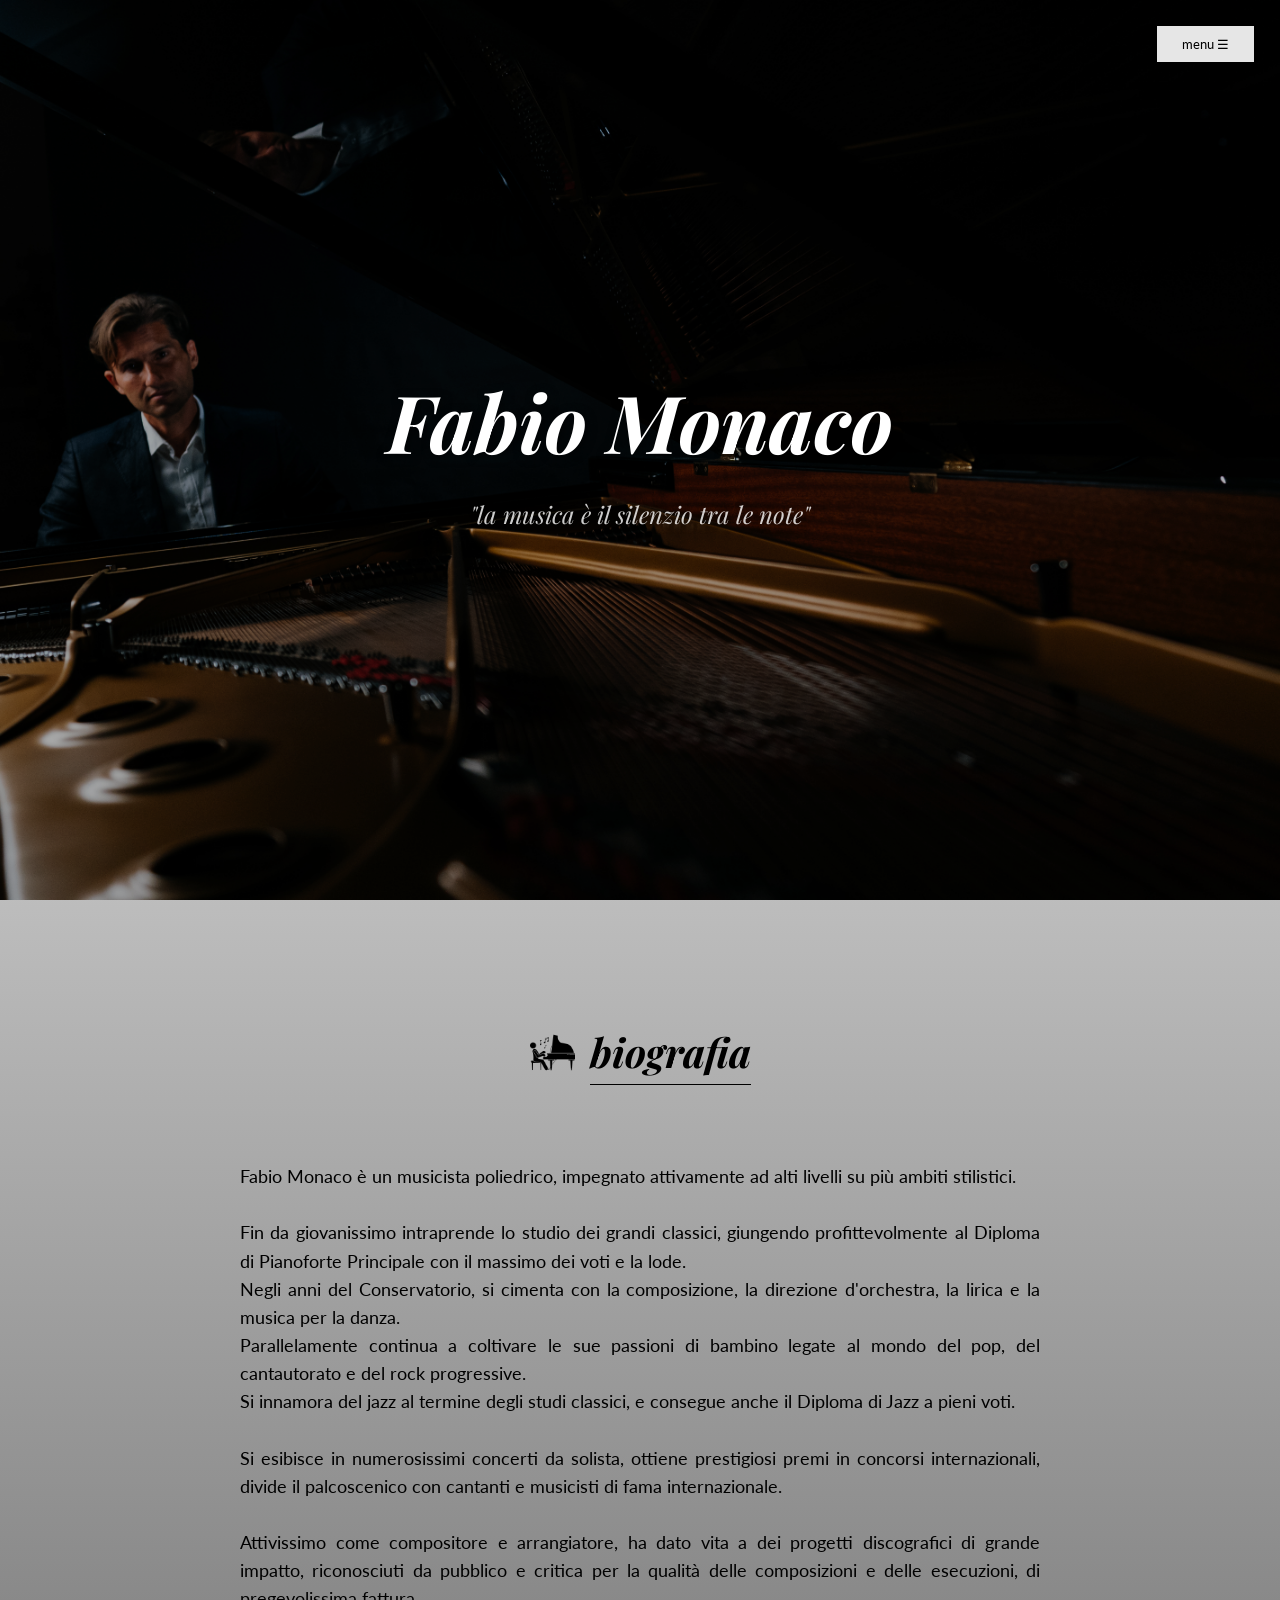
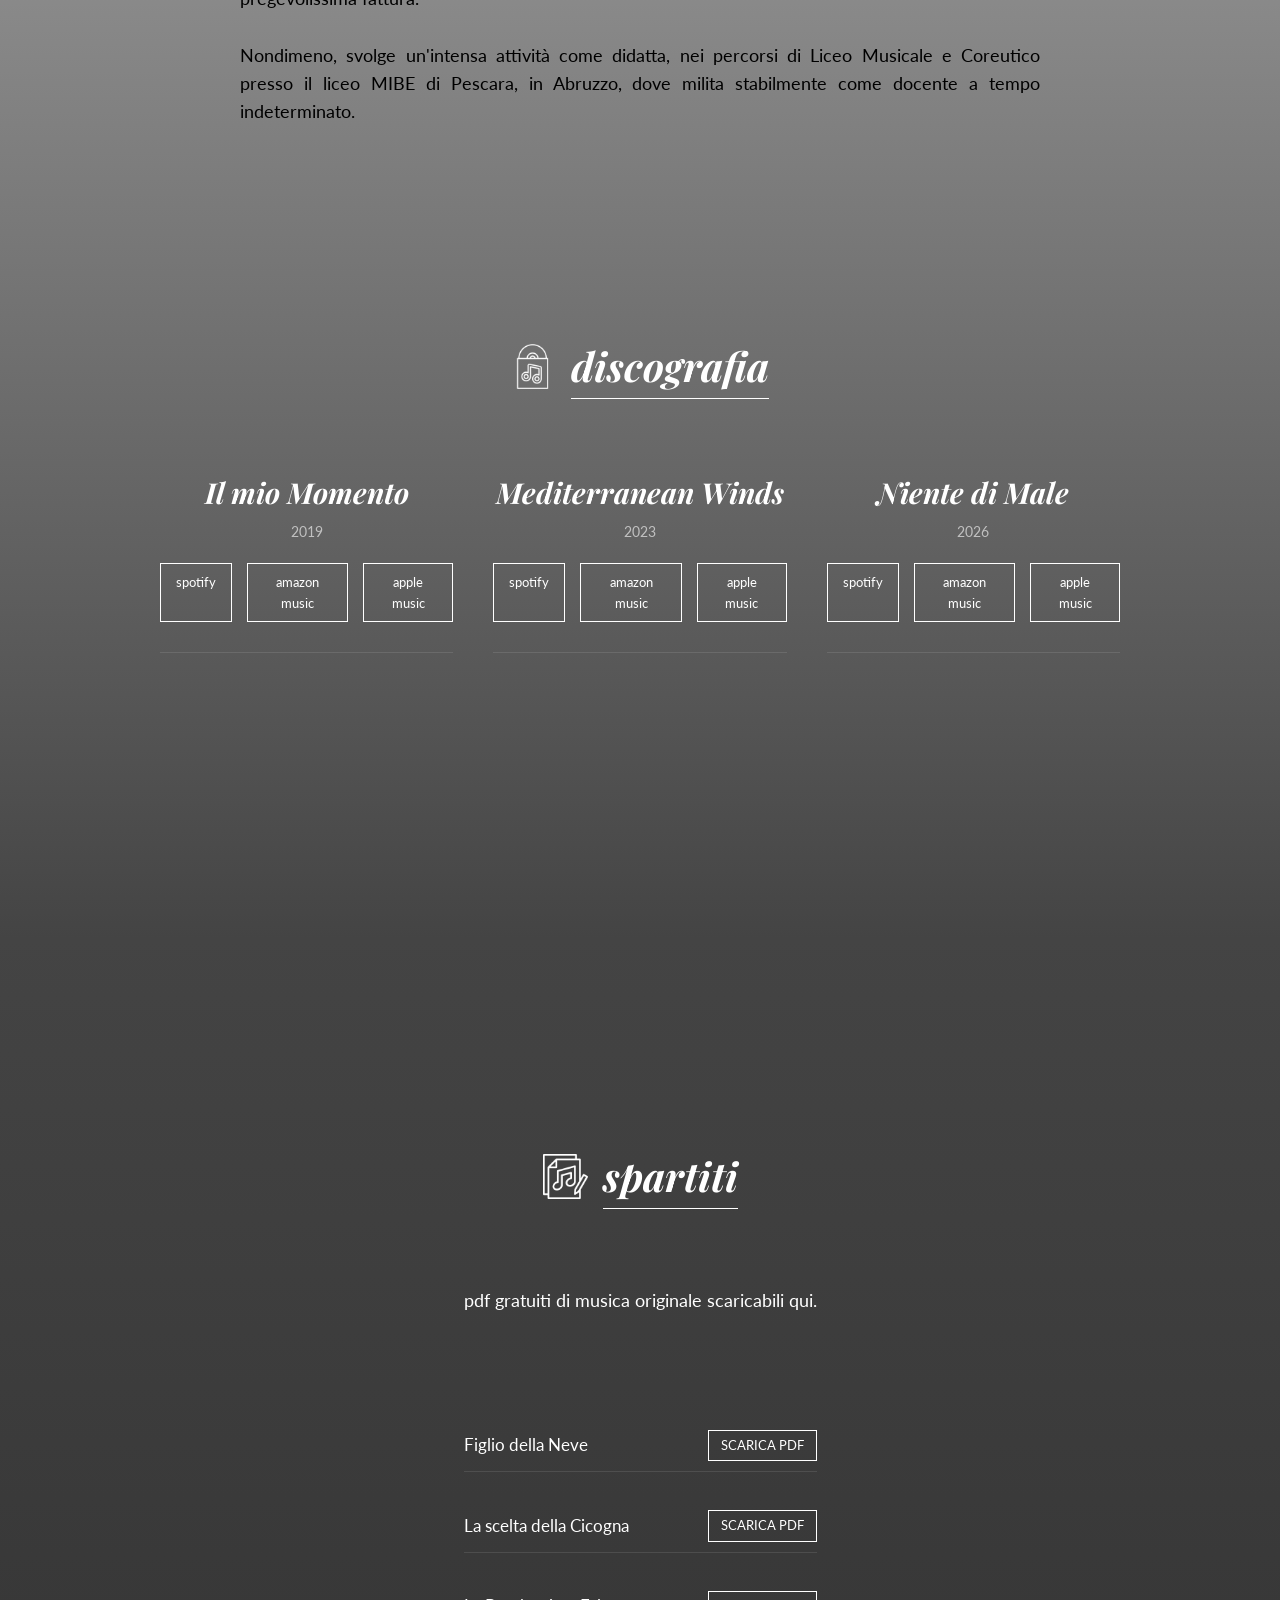
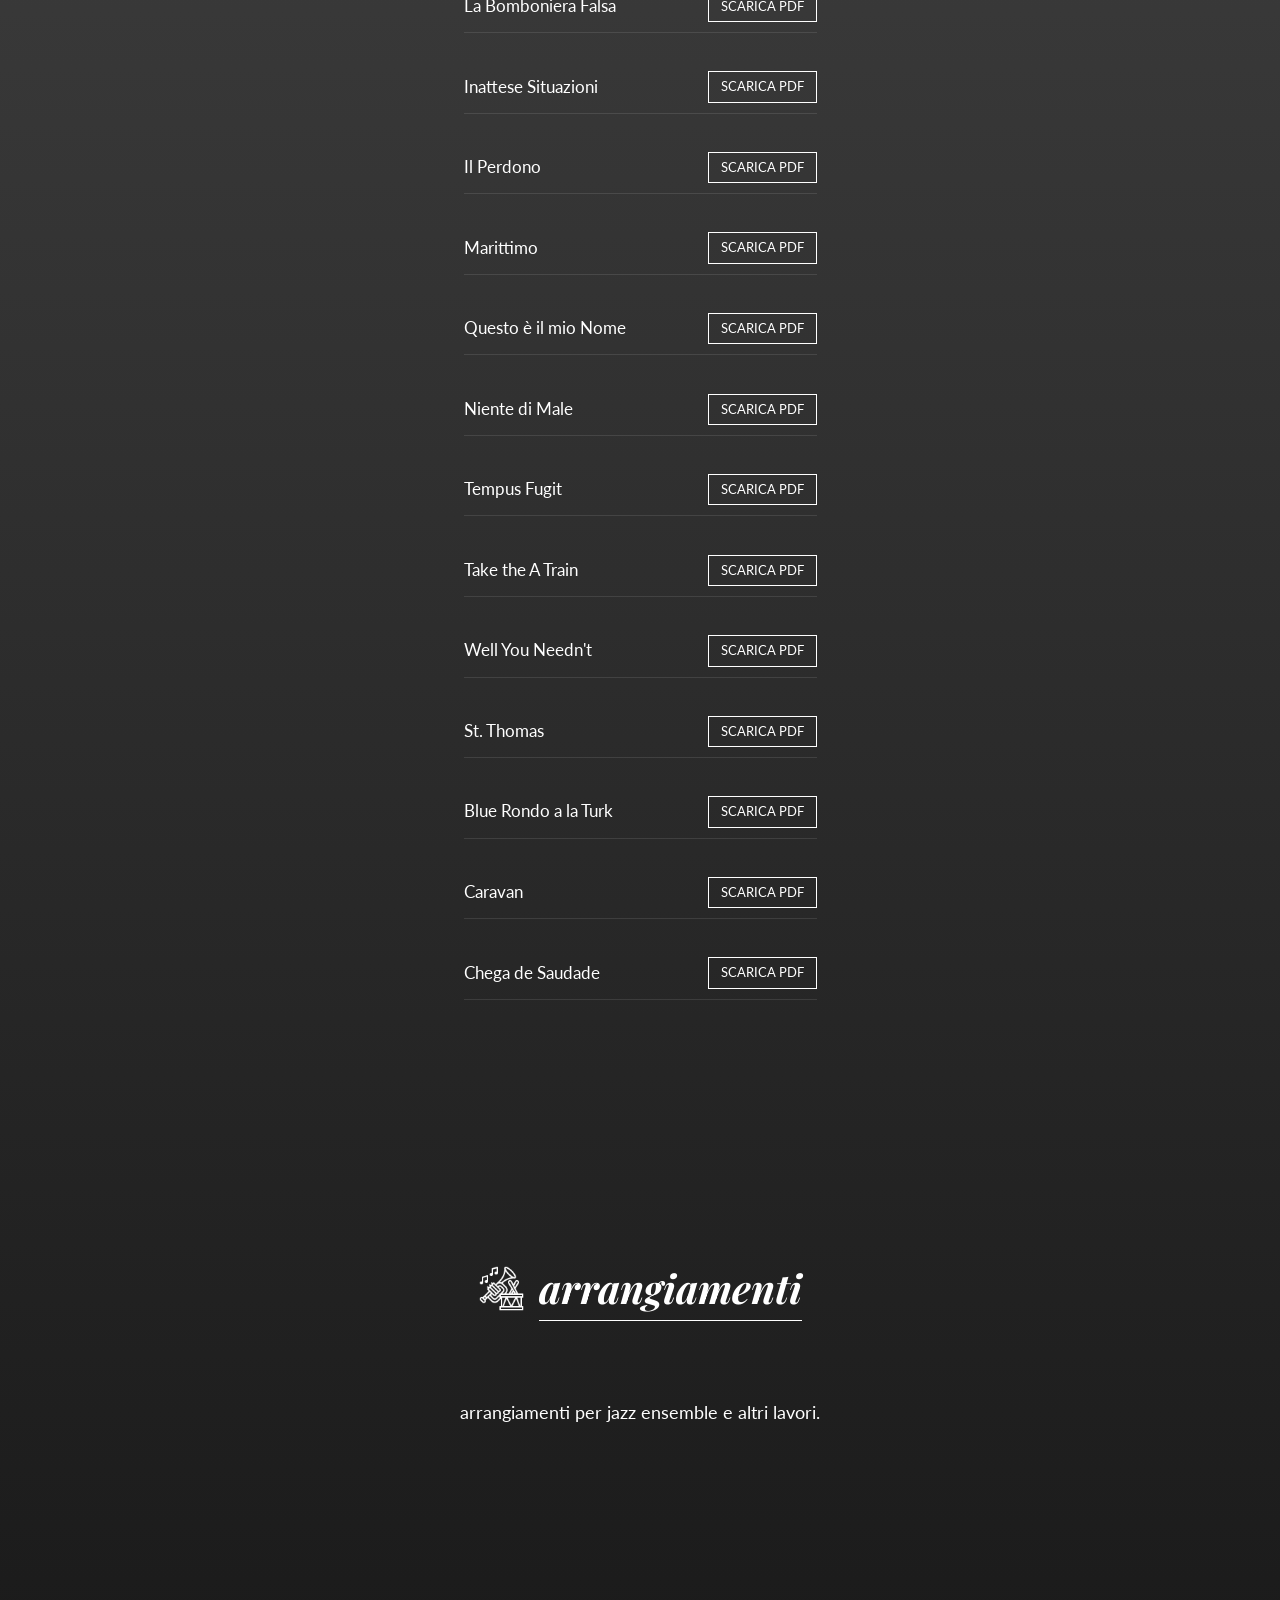
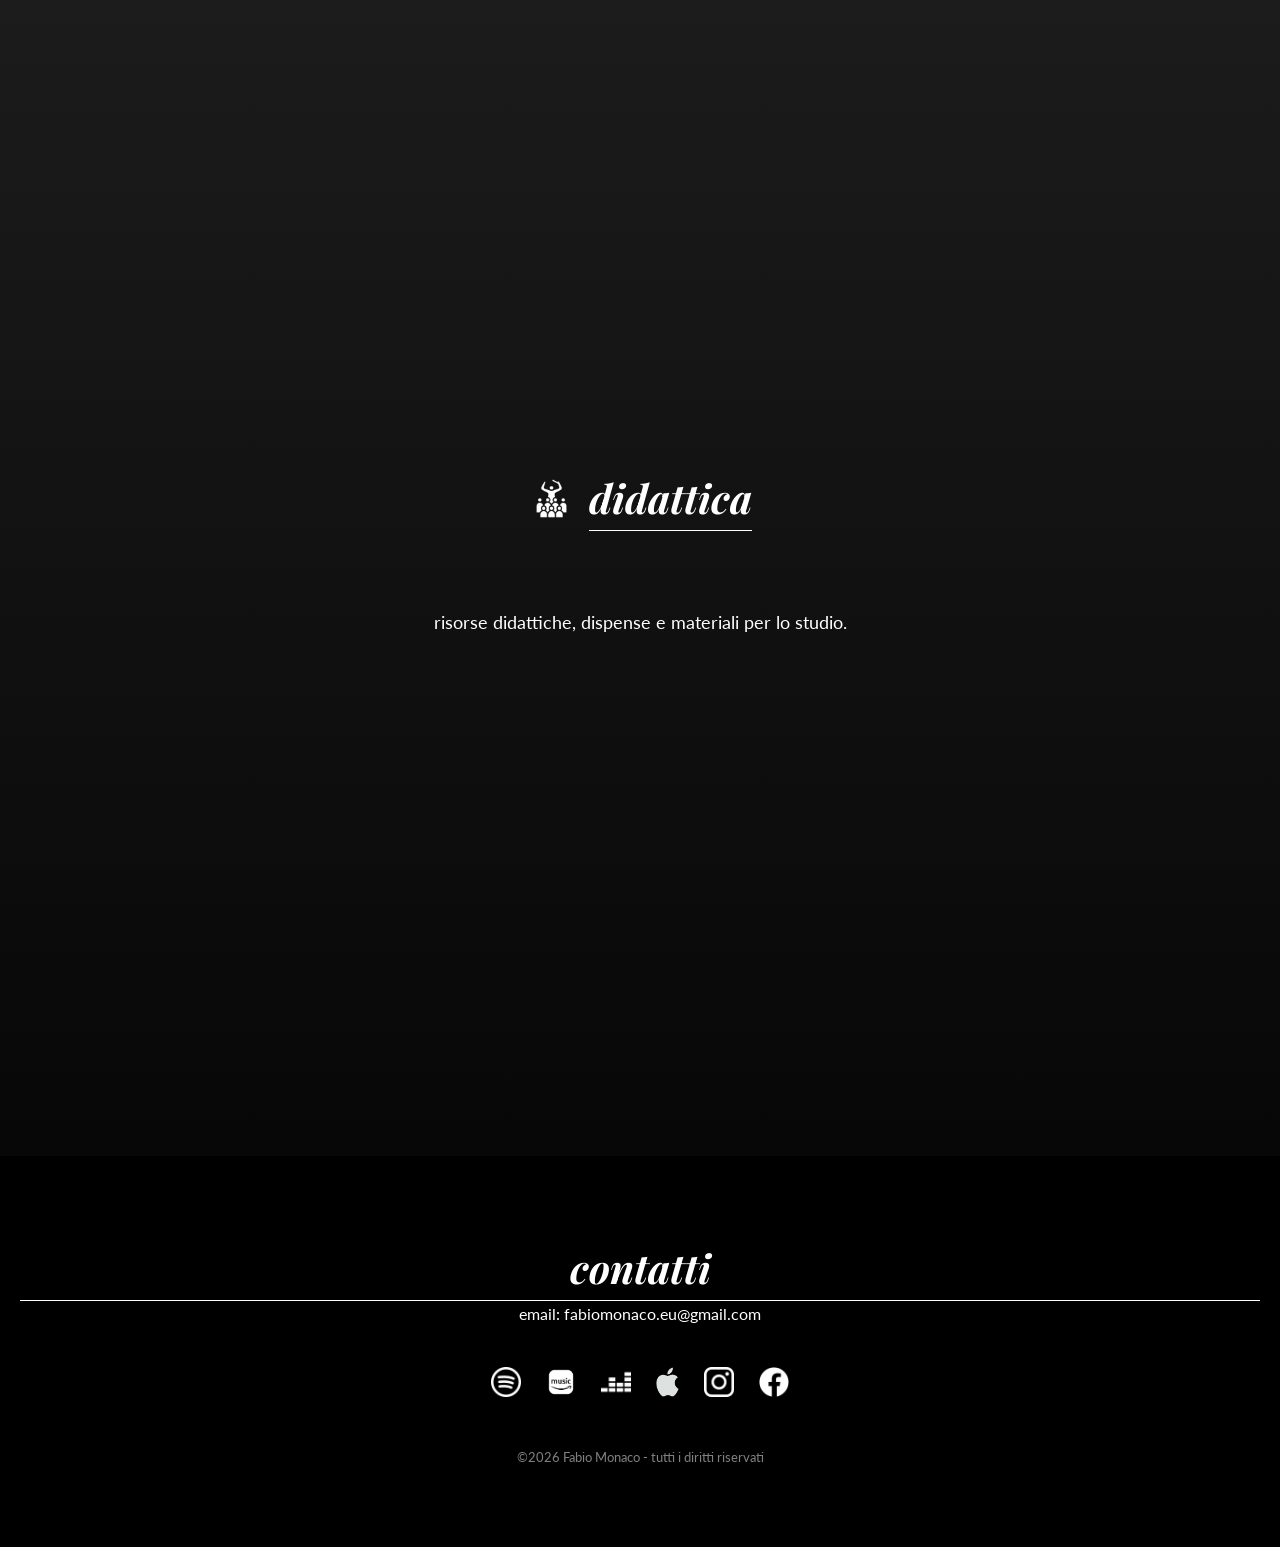
==== index.html @ f35b718e "mod. 7feb" ====
<!DOCTYPE html>
<html lang="it">
<head>
    <meta charset="UTF-8">
    <meta name="viewport" content="width=device-width, initial-scale=1.0">
    <title>Fabio Monaco | Pianista</title>
    <link rel="stylesheet" href="style.css">
    <link href="https://fonts.googleapis.com/css2?family=Playfair+Display:ital@1&family=Lato:wght@300;400&display=swap" rel="stylesheet">
</head>
<body>

    <header>
        <nav class="nav-container">
            <div class="dropdown">
                <button class="dropbtn">menu ☰</button>
                <div class="dropdown-content">
                    <a href="#biografia">biografia</a>
                    <a href="#discografia">discografia</a>
                    <a href="#spartiti">spartiti</a>
                    <a href="#arrangiamenti">arrangiamenti</a>
                    <a href="#didattica">didattica</a>
                    <a href="#contatti">contatti</a>
                </div>
            </div>
        </nav>
    </header>

    <section class="hero">
        <div class="hero-overlay">
        <h1 class="nome-corsivo">Fabio Monaco</h1>
        <p class="frase-emblematica">"la musica è il silenzio tra le note"</p>
        </div>
    </section>

    <section id="biografia" class="section-content">
        <div class="title-wrapper">
            <img src="immagini/icona-bio.png" class="section-icon" alt="">
            <h2 class="section-title">biografia</h2>
        </div>
        <div class="text-block">
            <p>Fabio Monaco è un musicista poliedrico, impegnato attivamente ad alti livelli su più ambiti stilistici.

Fin da giovanissimo intraprende lo studio dei grandi classici, giungendo profittevolmente al Diploma di Pianoforte Principale con il massimo dei voti e la lode.
Negli anni del Conservatorio, si cimenta con la composizione, la direzione d'orchestra, la lirica e la musica per la danza.
Parallelamente continua a coltivare le sue passioni di bambino legate al mondo del pop, del cantautorato e del rock progressive.
Si innamora del jazz al termine degli studi classici, e consegue anche il Diploma di Jazz a pieni voti. 

Si esibisce in numerosissimi concerti da solista, ottiene prestigiosi premi in concorsi internazionali, divide il palcoscenico con cantanti e musicisti di fama internazionale.

Attivissimo come compositore e arrangiatore, ha dato vita a dei progetti discografici di grande impatto, riconosciuti da pubblico e critica per la qualità delle composizioni e delle esecuzioni, di pregevolissima fattura. 

Nondimeno, svolge un'intensa attività come didatta, nei percorsi di Liceo Musicale e Coreutico presso il liceo MIBE di Pescara, in Abruzzo, dove milita stabilmente come docente a tempo indeterminato.
</p>
        </div>
    </section>

    <section id="discografia" class="section-content">
        <div class="title-wrapper">
            <img src="immagini/icona-discografia.png" class="section-icon" alt="">
            <h2 class="section-title">discografia</h2>
            </div>

    <div class="discografia-grid">
        <div class="album-card">
            <div class="album-info">
                <h3 class="album-titolo">Il mio Momento</h3>
                <p class="album-anno">2019</p>
                <div class="album-links">
                    <a href="https://open.spotify.com/intl-it/album/6nwvmT7ZdrtHPBWPLQS5dj" target="_blank" class="btn-music">spotify</a>
                    <a href="https://music.amazon.it/albums/B07Y4RRS4W" target="_blank" class="btn-music">amazon music</a>
                    <a href="https://music.apple.com/it/album/il-mio-momento/1480384893" target="_blank" class="btn-music">apple music</a>
                </div>
            </div>
        </div>
        <div class="album-card">
            <div class="album-info">
                <h3 class="album-titolo">Mediterranean Winds</h3>
                <p class="album-anno">2023</p>
                <div class="album-links">
                    <a href="https://open.spotify.com/intl-it/artist/1K3g7uzv51n5uPnuGNR7XN" target="_blank" class="btn-music">spotify</a>
                    <a href="https://music.amazon.it/albums/B0CNRXKFN7" target="_blank" class="btn-music">amazon music</a>
                    <a href="https://music.apple.com/it/album/mediterranean-winds-ep/1717594494" target="_blank" class="btn-music">apple music</a>
                </div>
            </div>
        </div>
        <div class="album-card">
            <div class="album-info">
                <h3 class="album-titolo">Niente di Male</h3>
                <p class="album-anno">2026</p>
                <div class="album-links">
                    <a href="https://open.spotify.com/intl-it/album/4Fneo1WhM99emQLZNX3MjQ" target="_blank" class="btn-music">spotify</a>
                    <a href="https://music.amazon.it/albums/B0GGJCV9ND" target="_blank" class="btn-music">amazon music</a>
                    <a href="https://music.apple.com/it/album/niente-di-male/1868710686" target="_blank" class="btn-music">apple music</a>
                </div>
            </div>
        </div>
    </div>
    </section>

  <section id="spartiti" class="section-content">
    <div class="title-wrapper">
        <img src="immagini/icona-spartiti.png" class="section-icon" alt="">
        <h2 class="section-title">spartiti</h2>
    </div>
    <div class="text-block">
        <p>pdf gratuiti di musica originale scaricabili qui.</p>
        
        <ul class="lista-spartiti">
            <li>Figlio della Neve <a href="spartiti/Figlio_della_neve.pdf" download>Scarica PDF</a></li>
            <li>La scelta della Cicogna <a href="spartiti/La_scelta_della_cicogna.pdf" download>Scarica PDF</a></li>
            <li>La Bomboniera Falsa <a href="spartiti/La_bomboniera_falsa.pdf" download>Scarica PDF</a></li>
            <li>Inattese Situazioni <a href="spartiti/Inattese_situazioni.pdf" download>Scarica PDF</a></li>
            <li>Il Perdono <a href="spartiti/Il_perdono.pdf" download>Scarica PDF</a></li>
            <li>Marittimo <a href="spartiti/Marittimo.pdf" download>Scarica PDF</a></li>
            <li>Questo è il mio Nome <a href="spartiti/Questo_è_il_mio_nome.pdf" download>Scarica PDF</a></li>
            <li>Niente di Male <a href="spartiti/Niente_di_male.pdf" download>Scarica PDF</a></li>
            <li>Tempus Fugit <a href="spartiti/Tempus_Fugit.pdf" download>Scarica PDF</a></li>
            <li>Take the A Train <a href="spartiti/Take_the_A_Train.pdf" download>Scarica PDF</a></li>
            <li>Well You Needn't <a href="spartiti/Well_you_needn't.pdf" download>Scarica PDF</a></li>
            <li>St. Thomas <a href="spartiti/St.Thomas.pdf" download>Scarica PDF</a></li>
            <li>Blue Rondo a la Turk <a href="spartiti/Blue_Rondo_a_la_turk.pdf" download>Scarica PDF</a></li>
            <li>Caravan <a href="spartiti/Caravan.pdf" download>Scarica PDF</a></li>
            <li>Chega de Saudade <a href="spartiti/Chega_de_saudade.pdf" download>Scarica PDF</a></li>
        </ul>
    </div>
</section>

    <section id="arrangiamenti" class="section-content">
        <div class="title-wrapper">
            <img src="immagini/icona-arrangiamenti.png" class="section-icon" alt="">
            <h2 class="section-title">arrangiamenti</h2>
        </div>
        <div class="text-block">
            <p>arrangiamenti per jazz ensemble e altri lavori.</p>
        </div>
    </section>

    <section id="didattica" class="section-content">
        <div class="title-wrapper">
            <img src="immagini/icona-didattica.png" class="section-icon" alt="">
            <h2 class="section-title">didattica</h2>
        </div>
        <div class="text-block">
            <p>risorse didattiche, dispense e materiali per lo studio.</p>
        </div>
    </section>

<footer id="contatti">
    <h2 class="section-title">contatti</h2>
    <p>email: fabiomonaco.eu@gmail.com</p>
    <div class="social-links">
        <a href="https://open.spotify.com/intl-it/artist/2pBkmvzANuKJ24M4ZArOit" target="_blank"><img src="immagini/spotify.png" class="social-icon" alt="Spotify"></a>
        <a href="https://music.amazon.it/artists/B00IUV4UBG/fabio-monaco" target="_blank"><img src="immagini/amazon.png" class="social-icon" alt="Amazon Music"></a>
        <a href="https://www.deezer.com/it/artist/5596885" target="_blank"><img src="immagini/deezer.png" class="social-icon" alt="Deezer"></a>
        <a href="https://music.apple.com/it/artist/fabio-monaco/835025574" target="_blank"><img src="immagini/apple.png" class="social-icon" alt="apple"></a>
        <a href="https://www.instagram.com/fabiomonacopianist/" target="_blank"><img src="immagini/instagram.png" class="social-icon" alt="Instagram"></a>
        <a href="https://www.facebook.com/fabiomonacopianist/" target="_blank"><img src="immagini/facebook.png" class="social-icon" alt="Facebook"></a>
    </div>

    <p style="margin-top: 50px; opacity: 0.5; font-size: 0.8rem;">©2026 Fabio Monaco - tutti i diritti riservati</p>
</footer>

</body>
</html>
---- style.css ----
/* 1. IMPOSTAZIONI GLOBALI */
html {
    scroll-behavior: smooth; /* Scorrimento fluido tra le sezioni */
}

* { 
    margin: 0; 
    padding: 0; 
    box-sizing: border-box; 
}

body {
    /* Sfondo sfumato che accompagna lo scorrimento */
    background: linear-gradient(to bottom, #ffffff 0%, #444444 40%, #000000 100%);
    color: #000;
    font-family: 'Lato', sans-serif;
    line-height: 1.6;
}

/* 2. TIPOGRAFIA SPECIALE */
.nome-corsivo, .frase-emblematica, .section-title {
    font-family: 'Playfair Display', serif;
    font-style: italic;
    text-transform: none; /* Permette le maiuscole dove servono (es. Nome e Cognome) */
}

.nome-corsivo { 
    font-size: 3.5rem; 
    margin: 20px 0; 
}

.frase-emblematica { 
    font-size: 1.5rem; 
    opacity: 0.8; 
    margin-bottom: 30px;
}

/* 3. MENU A TENDINA (HOVER) */
.nav-container {
    position: fixed;
    top: 0;
    right: 0;
    padding: 25px;
    z-index: 1000;
}

.dropdown {
    position: relative;
    display: inline-block;
}

.dropbtn {
    background: rgba(255, 255, 255, 0.9);
    border: 1px solid #000;
    padding: 10px 25px;
    cursor: pointer;
    font-family: inherit;
    text-transform: lowercase;
    transition: 0.3s;
}

.dropdown-content {
    display: none; /* Nascosto di base */
    position: absolute;
    right: 0;
    background-color: #ffffff;
    min-width: 220px;
    box-shadow: 0px 8px 16px rgba(0,0,0,0.1);
    border: 1px solid #ddd;
}

.dropdown-content a {
    color: #000;
    padding: 12px 16px;
    text-decoration: none;
    display: block;
    text-align: right;
    text-transform: lowercase;
}

.dropdown-content a:hover { 
    background-color: #f8f8f8; 
}

/* Mostra la tendina al passaggio del mouse */
.dropdown:hover .dropdown-content { 
    display: block; 
}

/* 4. LAYOUT DELLE SEZIONI */
.hero {
    height: 100vh; /* Occupa il 100% dell'altezza dello schermo */
    width: 100%;
    /* Carichiamo la foto come sfondo */
    background-image: url('immagini/foto-artistica.jpg'); 
    background-size: cover; /* Copre tutto lo schermo senza deformarsi */
    background-position: center; /* Centra l'immagine */
    background-attachment: fixed; /* Effetto parallasse opzionale: la foto resta ferma mentre scorri */
    display: flex;
    justify-content: center;
    align-items: center;
    position: relative;
}
/* Creiamo un leggero velo scuro sopra la foto per far leggere meglio il testo */
.hero-overlay {
    background: rgba(0, 0, 0, 0.3); /* Nero al 30% di opacità */
    width: 100%;
    height: 100%;
    display: flex;
    flex-direction: column;
    justify-content: center;
    align-items: center;
    padding: 20px;
}
/* Regoliamo il colore del testo sulla foto */
.hero .nome-corsivo, 
.hero .frase-emblematica {
    color: #ffffff; /* Bianco per contrastare con la foto */
    text-shadow: 2px 2px 10px rgba(0,0,0,0.5); /* Ombra per la leggibilità */
}

.nome-corsivo {
    font-size: 5rem; /* Lo rendiamo ancora più grande e d'impatto */
    margin-bottom: 10px;
}
.main-photo {
    max-width: 50%;
    max-height: 55vh;
    border-radius: 2px;
    box-shadow: 0 15px 35px rgba(0,0,0,0.2);
    margin-bottom: 20px;
}

.section-content {
    min-height: 90vh;
    padding: 120px 10% 60px 10%;
    display: flex;
    flex-direction: column;
    align-items: center;
    text-align: center;
}

/* Colore testo: scuro in alto, chiaro in basso */
#biografia { color: #000; }
#discografia, #spartiti, #arrangiamenti, #didattica, #contatti { color: #fff; }

/* 5. TITOLI CON ICONE */
.title-wrapper {
    display: flex;
    align-items: center;
    justify-content: center;
    gap: 15px;
    margin-bottom: 50px;
}

.section-icon {
    width: 45px; /* Dimensione icone titoli */
    height: auto;
    /* Se le tue icone sono nere e vuoi che diventino bianche sulle sezioni scure: */
}

#biografia .section-icon { filter: none; } /* Nere su bianco */
.section-content:not(#biografia) .section-icon { filter: invert(1); } /* Bianche su scuro */

.section-title {
    font-size: 2.5rem;
    border-bottom: 1px solid currentColor;
}

/* 6. FOOTER E SOCIAL */
footer {
    padding: 80px 20px;
    background: #000;
    color: #fff;
    text-align: center;
}

.social-links {
    display: flex;
    justify-content: center;
    align-items: center; /* Allinea perfettamente i centri di tutte le icone sulla stessa riga */
    flex-wrap: wrap;
    gap: 25px;
    margin-top: 40px;
}

.social-icon {
    height: 30px; /* Forziamo tutte le icone ad avere la stessa ALTEZZA */
    width: auto;   /* La larghezza si adatta di conseguenza per non deformarle */
    filter: invert(1); 
    transition: transform 0.3s, opacity 0.3s;
    display: block;
}

.social-icon:hover {
    transform: translateY(-5px);
    opacity: 0.7;
}

.text-block {
    max-width: 800px;
    font-size: 1.1rem;
    text-align: justify;
    hyphens: auto;
    text-transform: none;
    white-space: pre-line;
}
.show { 
    display: block !important; 
}
.discografia-grid {
    display: grid;
    /* Crea colonne che si adattano da sole: minimo 280px, massimo 1 parte uguale */
    grid-template-columns: repeat(auto-fit, minmax(280px, 1fr));
    gap: 40px; /* Spazio tra gli album */
    width: 100%;
    max-width: 1000px; /* Larghezza massima della griglia */
    margin: 0 auto;    /* Centra la griglia rispetto alla pagina */
    padding: 20px;
}

.album-card {
    border-bottom: 1px solid rgba(255, 255, 255, 0.1);
    padding-bottom: 30px;
    transition: 0.3s;
}

.album-titolo {
    font-family: 'Playfair Display', serif;
    font-size: 1.8rem;
    font-style: italic;
    margin-bottom: 5px;
    text-transform: none; /* Per mantenere le maiuscole nei titoli */
}

.album-anno {
    font-size: 0.9rem;
    opacity: 0.6;
    margin-bottom: 20px;
}

.album-links {
    display: flex;
    gap: 15px;
    justify-content: center;
}

.btn-music {
    border: 1px solid #fff;
    padding: 8px 15px;
    color: #fff;
    text-decoration: none;
    font-size: 0.8rem;
    transition: all 0.3s ease;
}

.btn-music:hover {
    background-color: #fff;
    color: #000;
}
.lista-spartiti {
    list-style: none; /* Toglie i pallini brutti */
    padding: 20px 0;
    margin: 0;
}

.lista-spartiti li {
    display: flex;
    justify-content: space-between;
    align-items: center;
    padding: 10px 0;
    border-bottom: 1px solid rgba(255, 255, 255, 0.1); /* Una righina sottile */
    font-size: 0.95em;
}

.lista-spartiti a {
    color: #fff;
    text-decoration: none;
    border: 1px solid #fff;
    padding: 4px 12px;
    font-size: 0.8em;
    text-transform: uppercase;
    transition: all 0.3s ease;
}

.lista-spartiti a:hover {
    background-color: #fff;
    color: #000;
}
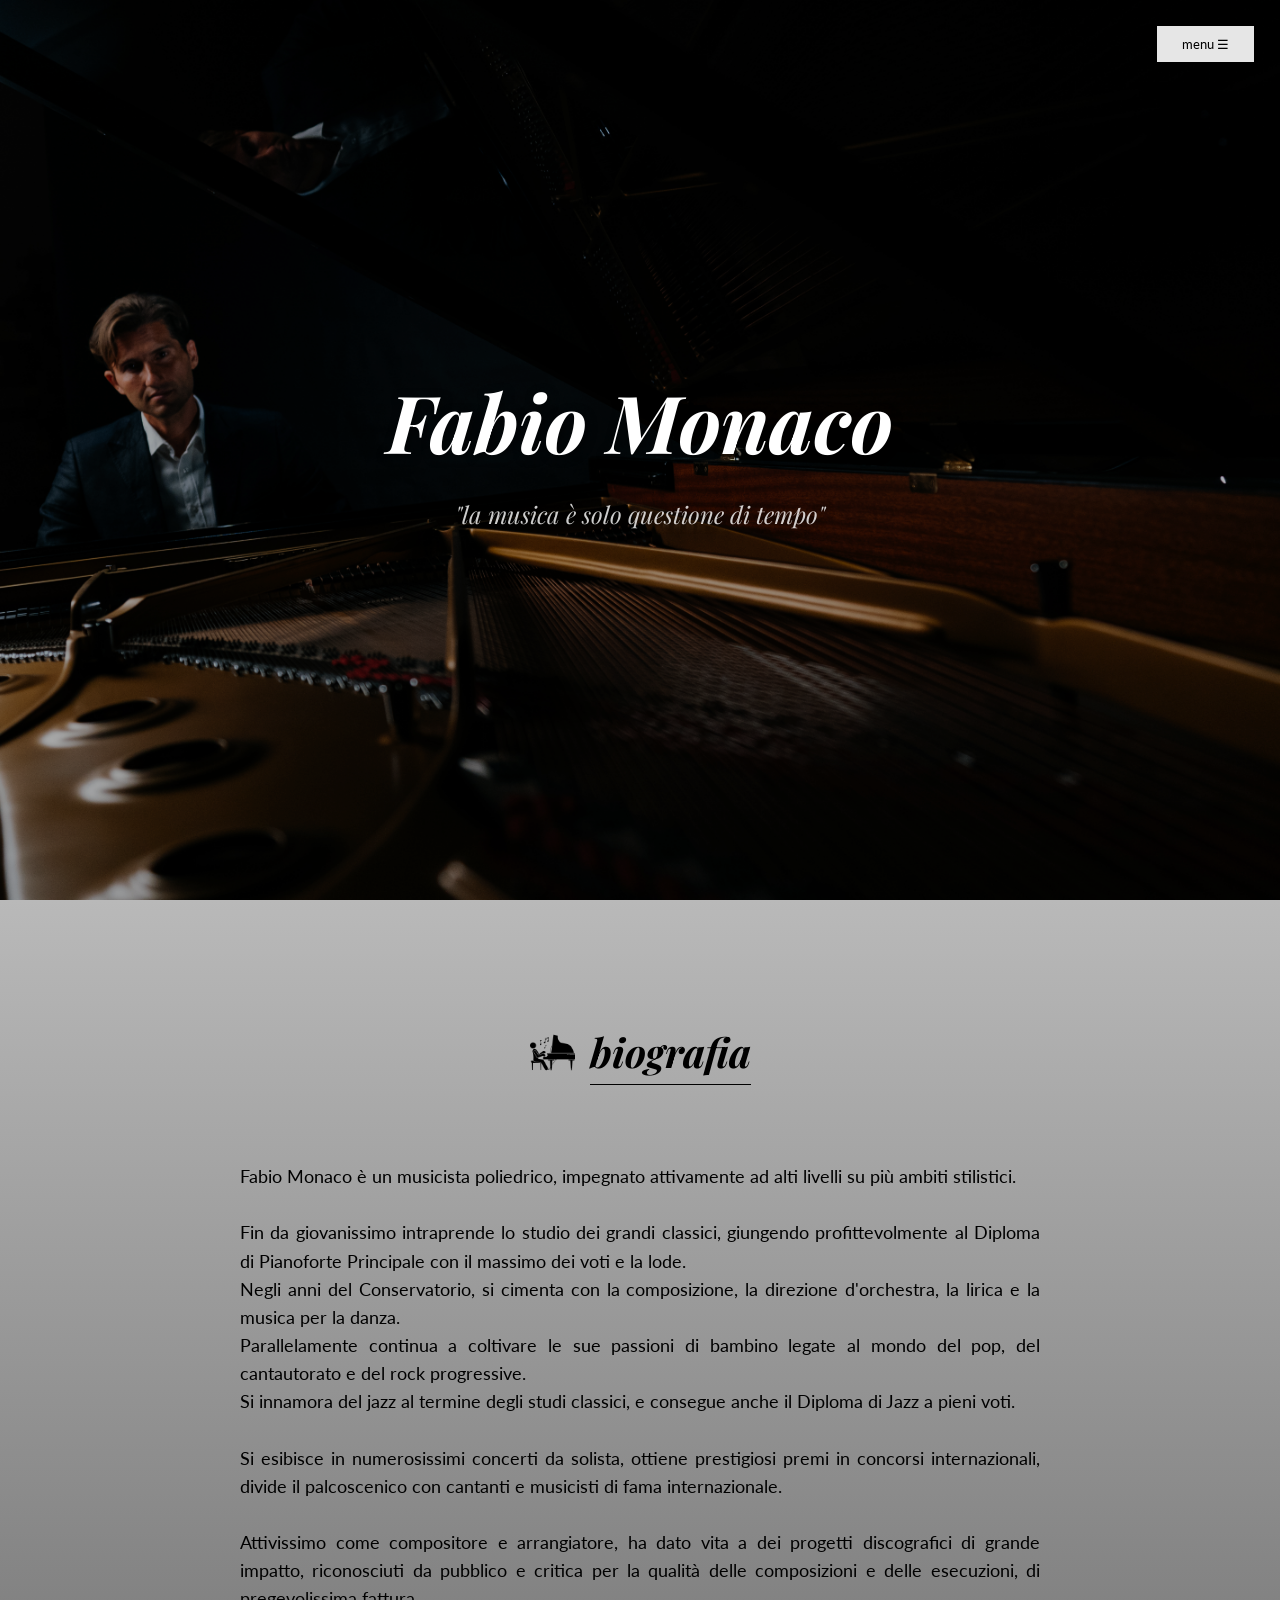
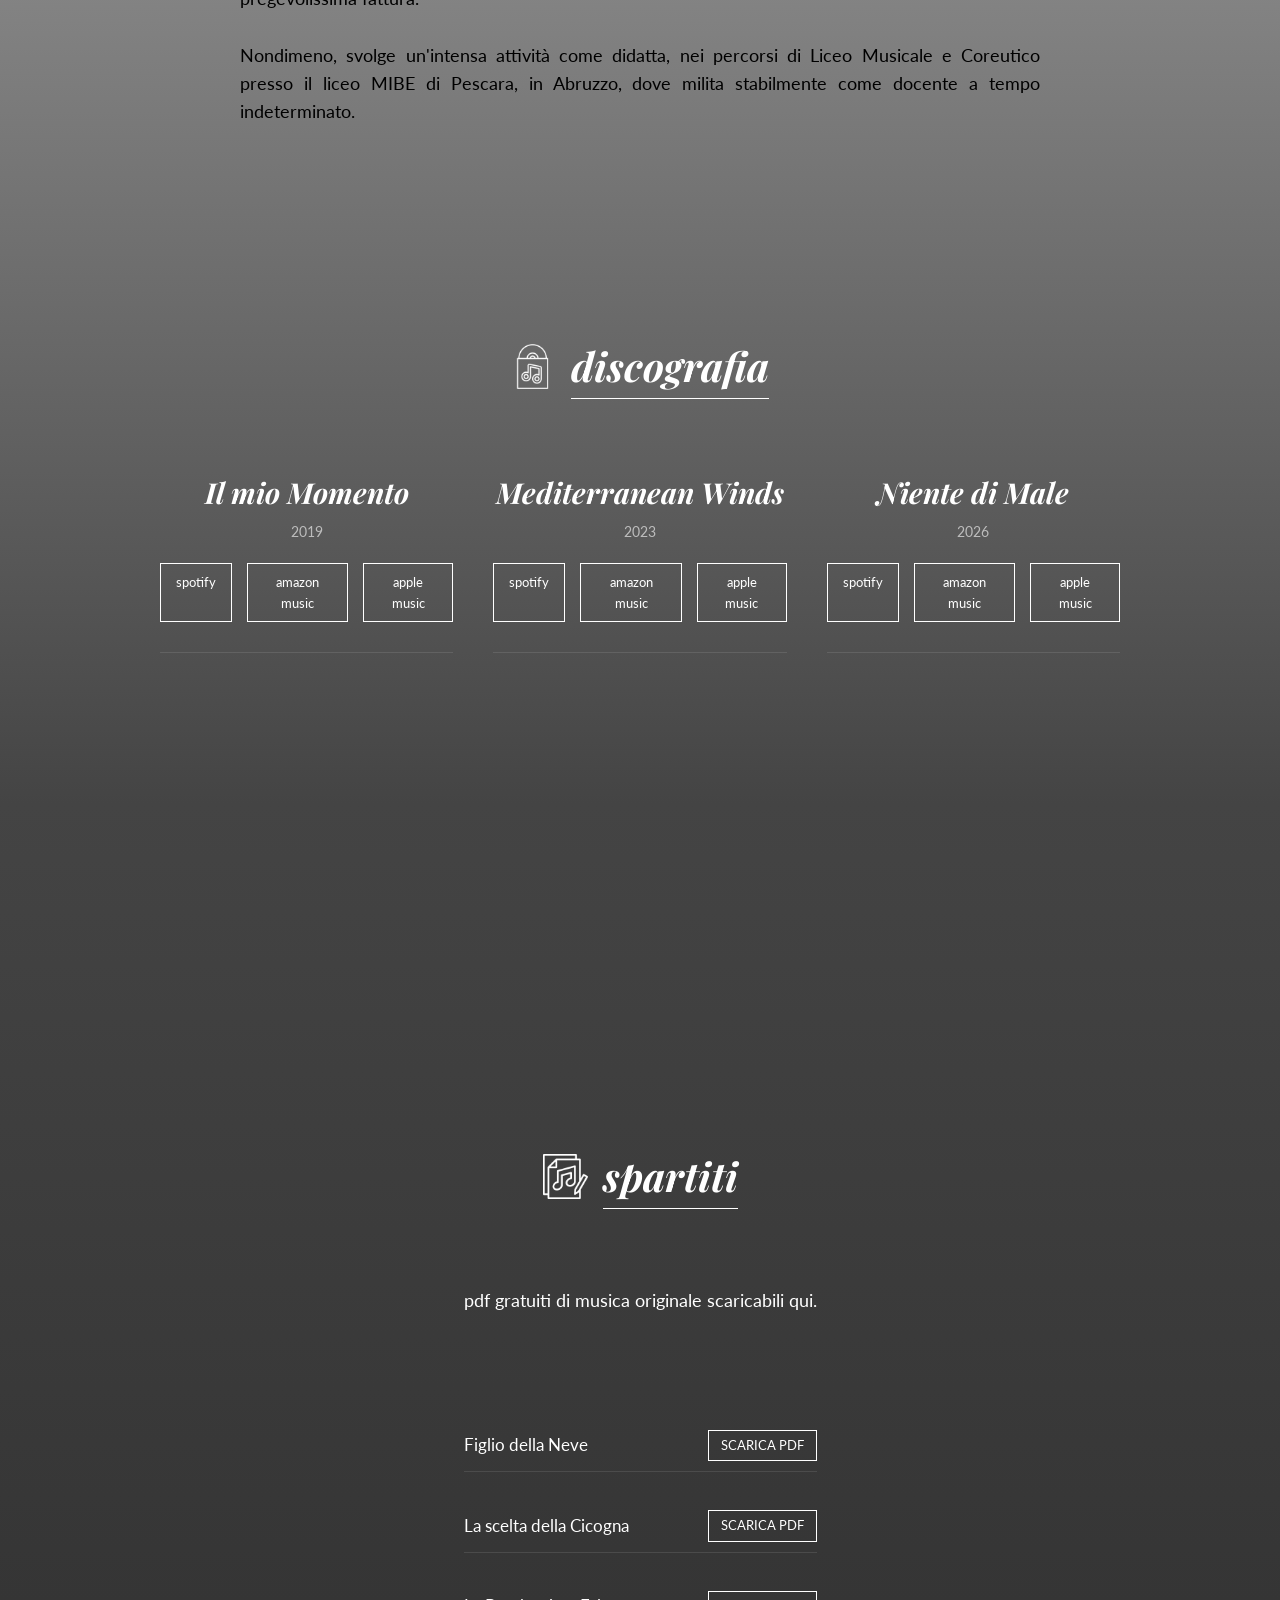
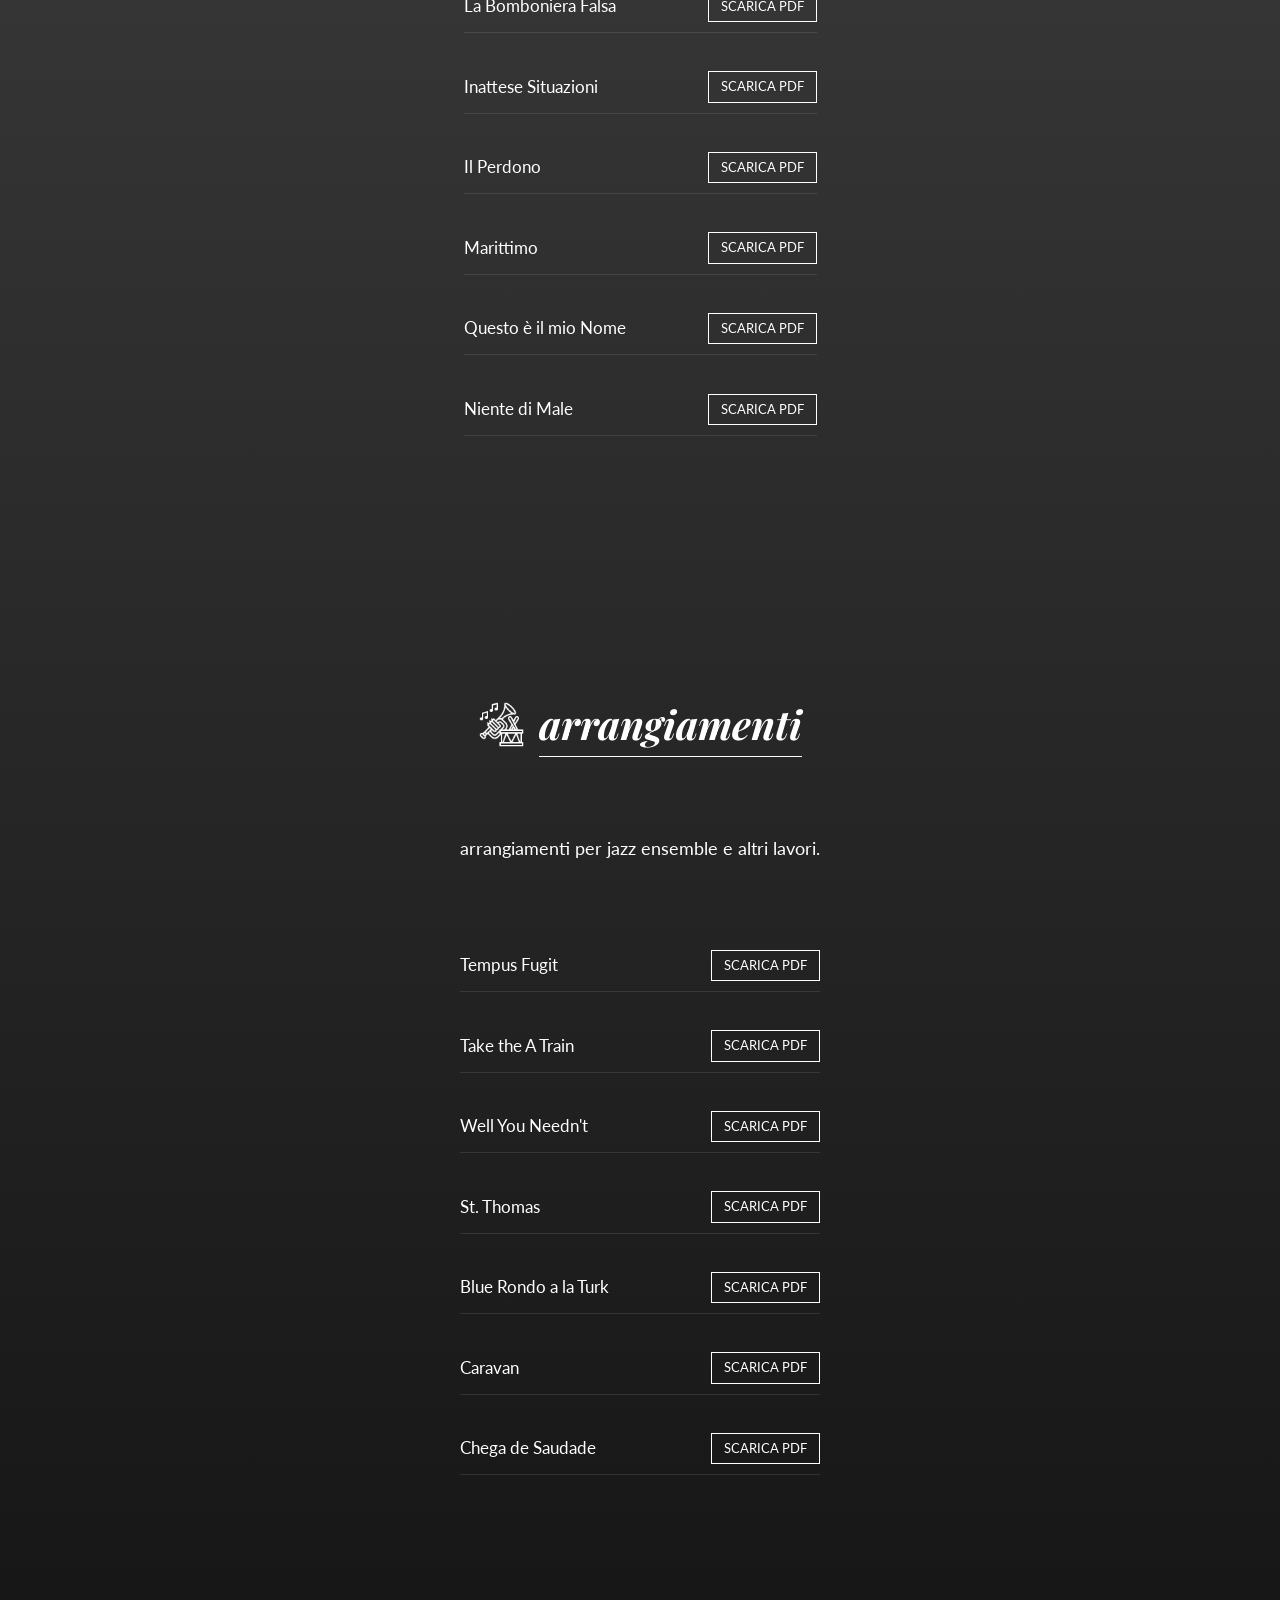
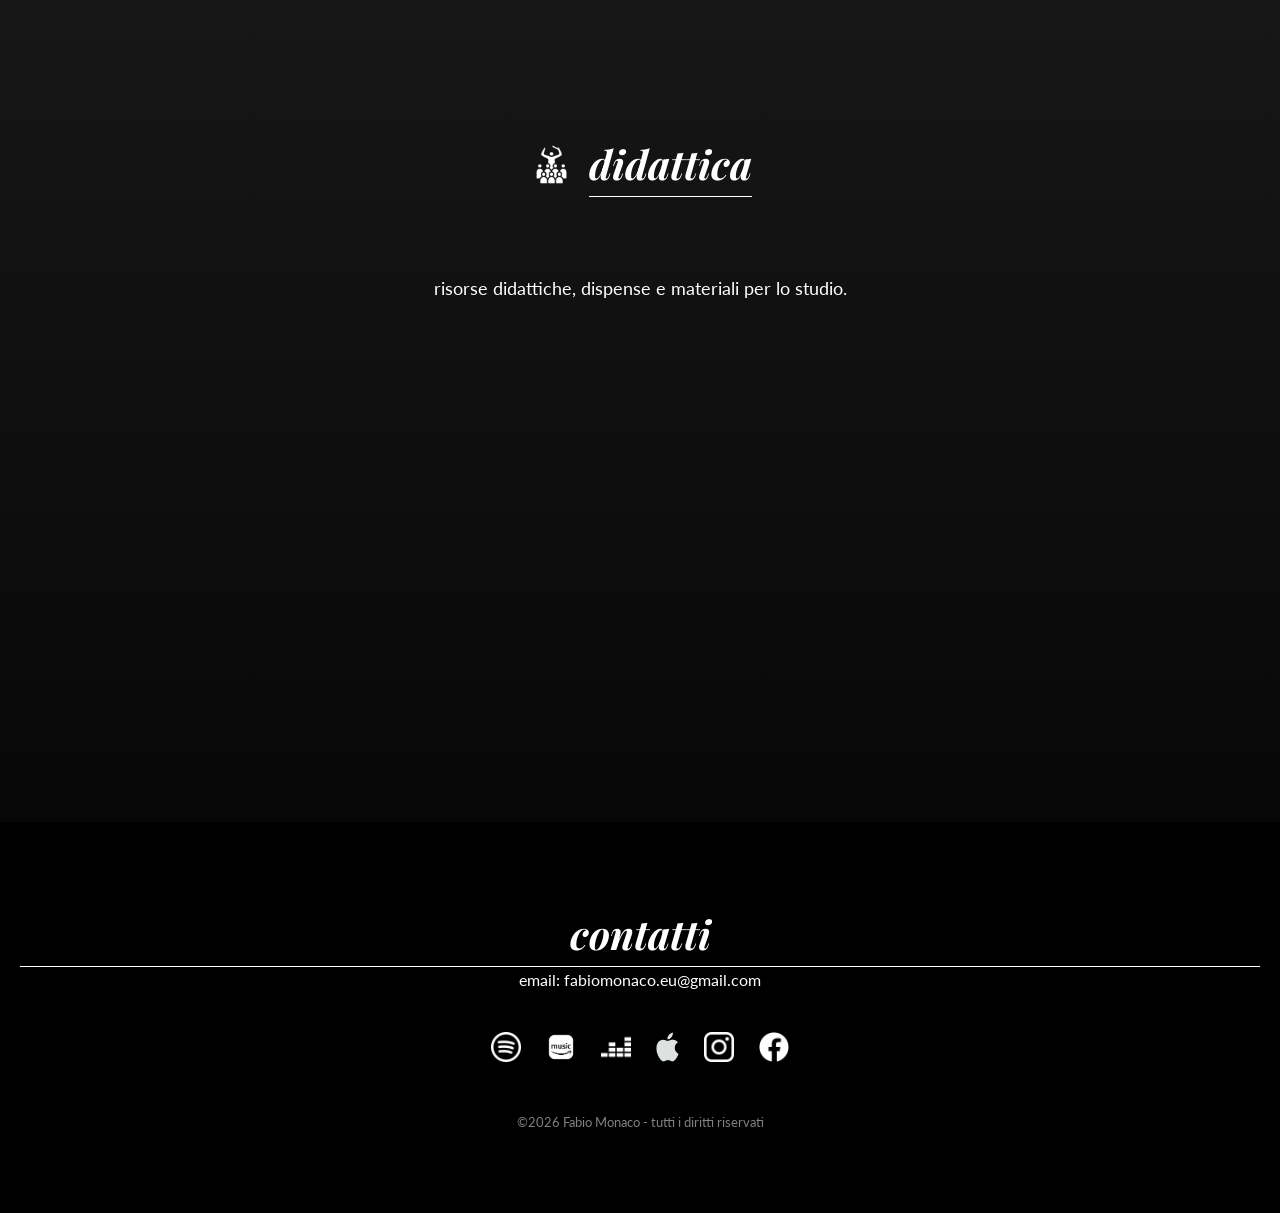
==== commit a28066a6: "arrangiamenti" ====
--- a/index.html
+++ b/index.html
@@ -28,7 +28,7 @@
     <section class="hero">
         <div class="hero-overlay">
         <h1 class="nome-corsivo">Fabio Monaco</h1>
-        <p class="frase-emblematica">"la musica è il silenzio tra le note"</p>
+        <p class="frase-emblematica">"la musica è solo questione di tempo"</p>
         </div>
     </section>
 
@@ -114,13 +114,6 @@
             <li>Marittimo <a href="spartiti/Marittimo.pdf" download>Scarica PDF</a></li>
             <li>Questo è il mio Nome <a href="spartiti/Questo_è_il_mio_nome.pdf" download>Scarica PDF</a></li>
             <li>Niente di Male <a href="spartiti/Niente_di_male.pdf" download>Scarica PDF</a></li>
-            <li>Tempus Fugit <a href="spartiti/Tempus_Fugit.pdf" download>Scarica PDF</a></li>
-            <li>Take the A Train <a href="spartiti/Take_the_A_Train.pdf" download>Scarica PDF</a></li>
-            <li>Well You Needn't <a href="spartiti/Well_you_needn't.pdf" download>Scarica PDF</a></li>
-            <li>St. Thomas <a href="spartiti/St.Thomas.pdf" download>Scarica PDF</a></li>
-            <li>Blue Rondo a la Turk <a href="spartiti/Blue_Rondo_a_la_turk.pdf" download>Scarica PDF</a></li>
-            <li>Caravan <a href="spartiti/Caravan.pdf" download>Scarica PDF</a></li>
-            <li>Chega de Saudade <a href="spartiti/Chega_de_saudade.pdf" download>Scarica PDF</a></li>
         </ul>
     </div>
 </section>
@@ -130,9 +123,18 @@
             <img src="immagini/icona-arrangiamenti.png" class="section-icon" alt="">
             <h2 class="section-title">arrangiamenti</h2>
         </div>
-        <div class="text-block">
-            <p>arrangiamenti per jazz ensemble e altri lavori.</p>
-        </div>
+    <div class="text-block">
+        <p>arrangiamenti per jazz ensemble e altri lavori.</p>
+        <ul class="lista-arrangiamenti">
+            <li>Tempus Fugit <a href="arrangiamenti/Tempus_Fugit.pdf" download>Scarica PDF</a></li>
+            <li>Take the A Train <a href="arrangiamenti/Take_the_A_Train.pdf" download>Scarica PDF</a></li>
+            <li>Well You Needn't <a href="arrangiamenti/Well_you_needn't.pdf" download>Scarica PDF</a></li>
+            <li>St. Thomas <a href="arrangiamenti/St.Thomas.pdf" download>Scarica PDF</a></li>
+            <li>Blue Rondo a la Turk <a href="arrangiamenti/Blue_Rondo_a_la_turk.pdf" download>Scarica PDF</a></li>
+            <li>Caravan <a href="arrangiamenti/Caravan.pdf" download>Scarica PDF</a></li>
+            <li>Chega de Saudade <a href="arrangiamenti/Chega_de_saudade.pdf" download>Scarica PDF</a></li>
+        </ul>
+    </div>
     </section>
 
     <section id="didattica" class="section-content">
--- a/style.css
+++ b/style.css
@@ -27,6 +27,14 @@
 .nome-corsivo { 
     font-size: 3.5rem; 
     margin: 20px 0; 
+}
+/* Quando lo schermo è più stretto di 480px (cellulari) */
+@media (max-width: 480px) {
+    .nome-corsivo { 
+        font-size: 2.0rem;    /* Riduciamo la dimensione */
+        white-space: nowrap;  /* Forza il testo su una sola riga */
+        letter-spacing: -1px; /* Stringe leggermente le lettere se serve */
+    }
 }
 
 .frase-emblematica { 
@@ -286,4 +294,33 @@
 .lista-spartiti a:hover {
     background-color: #fff;
     color: #000;
+}
+.lista-arrangiamenti {
+    list-style: none; /* Toglie i pallini brutti */
+    padding: 20px 0;
+    margin: 0;
+}
+
+.lista-arrangiamenti li {
+    display: flex;
+    justify-content: space-between;
+    align-items: center;
+    padding: 10px 0;
+    border-bottom: 1px solid rgba(255, 255, 255, 0.1); /* Una righina sottile */
+    font-size: 0.95em;
+}
+
+.lista-arrangiamenti a {
+    color: #fff;
+    text-decoration: none;
+    border: 1px solid #fff;
+    padding: 4px 12px;
+    font-size: 0.8em;
+    text-transform: uppercase;
+    transition: all 0.3s ease;
+}
+
+.lista-arrangiamenti a:hover {
+    background-color: #fff;
+    color: #000;
 }
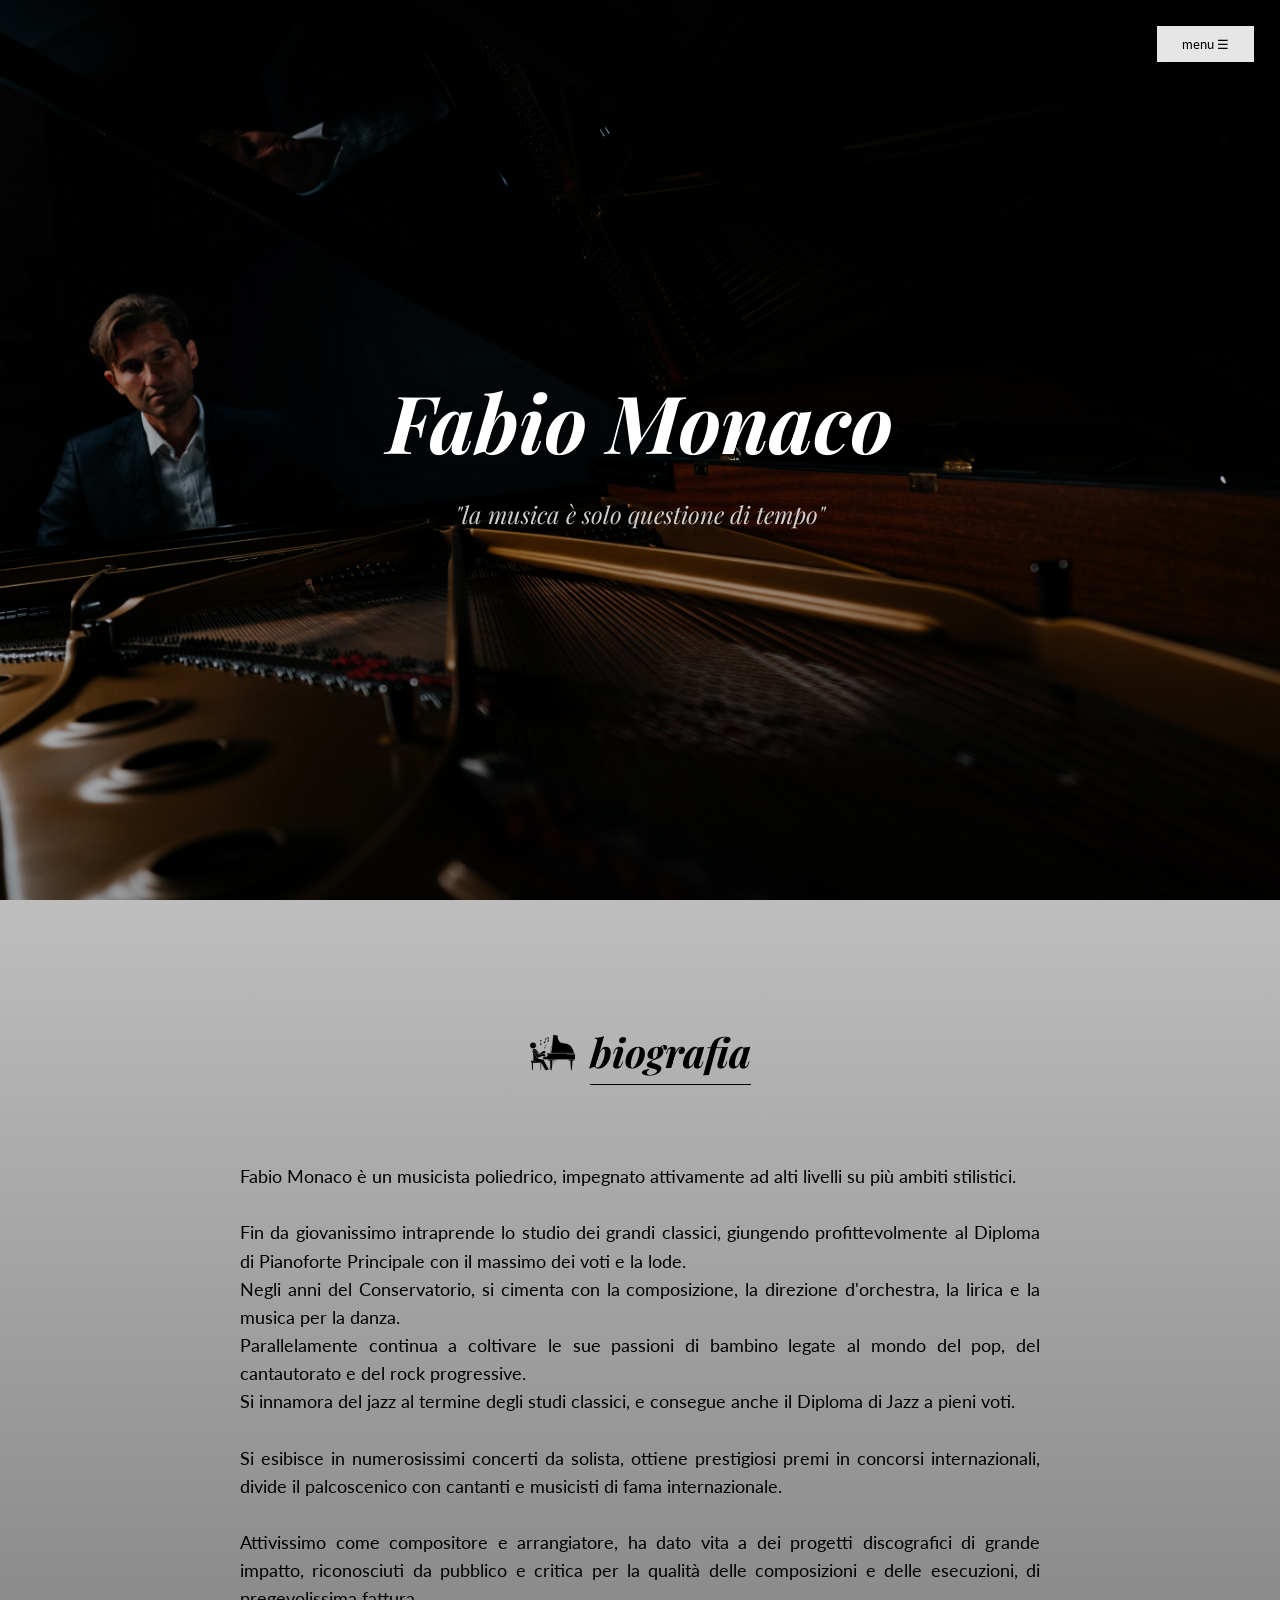
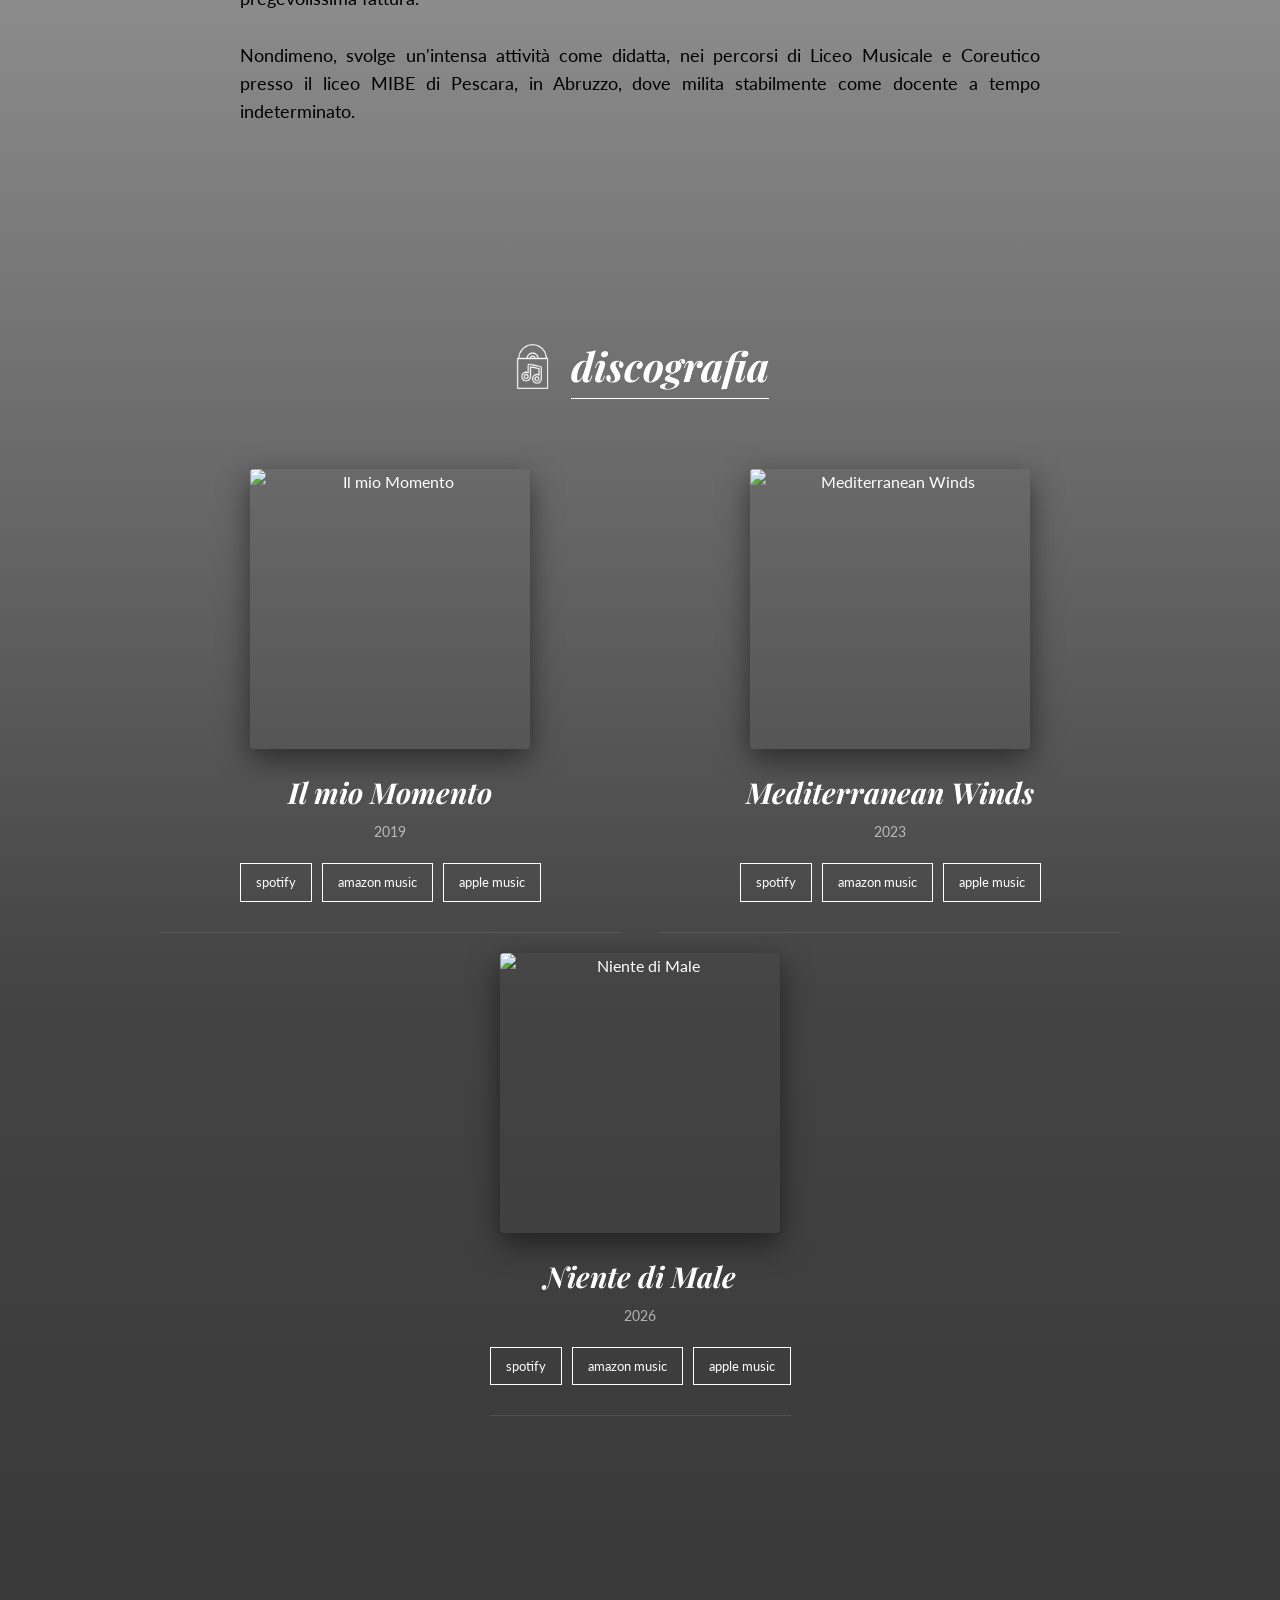
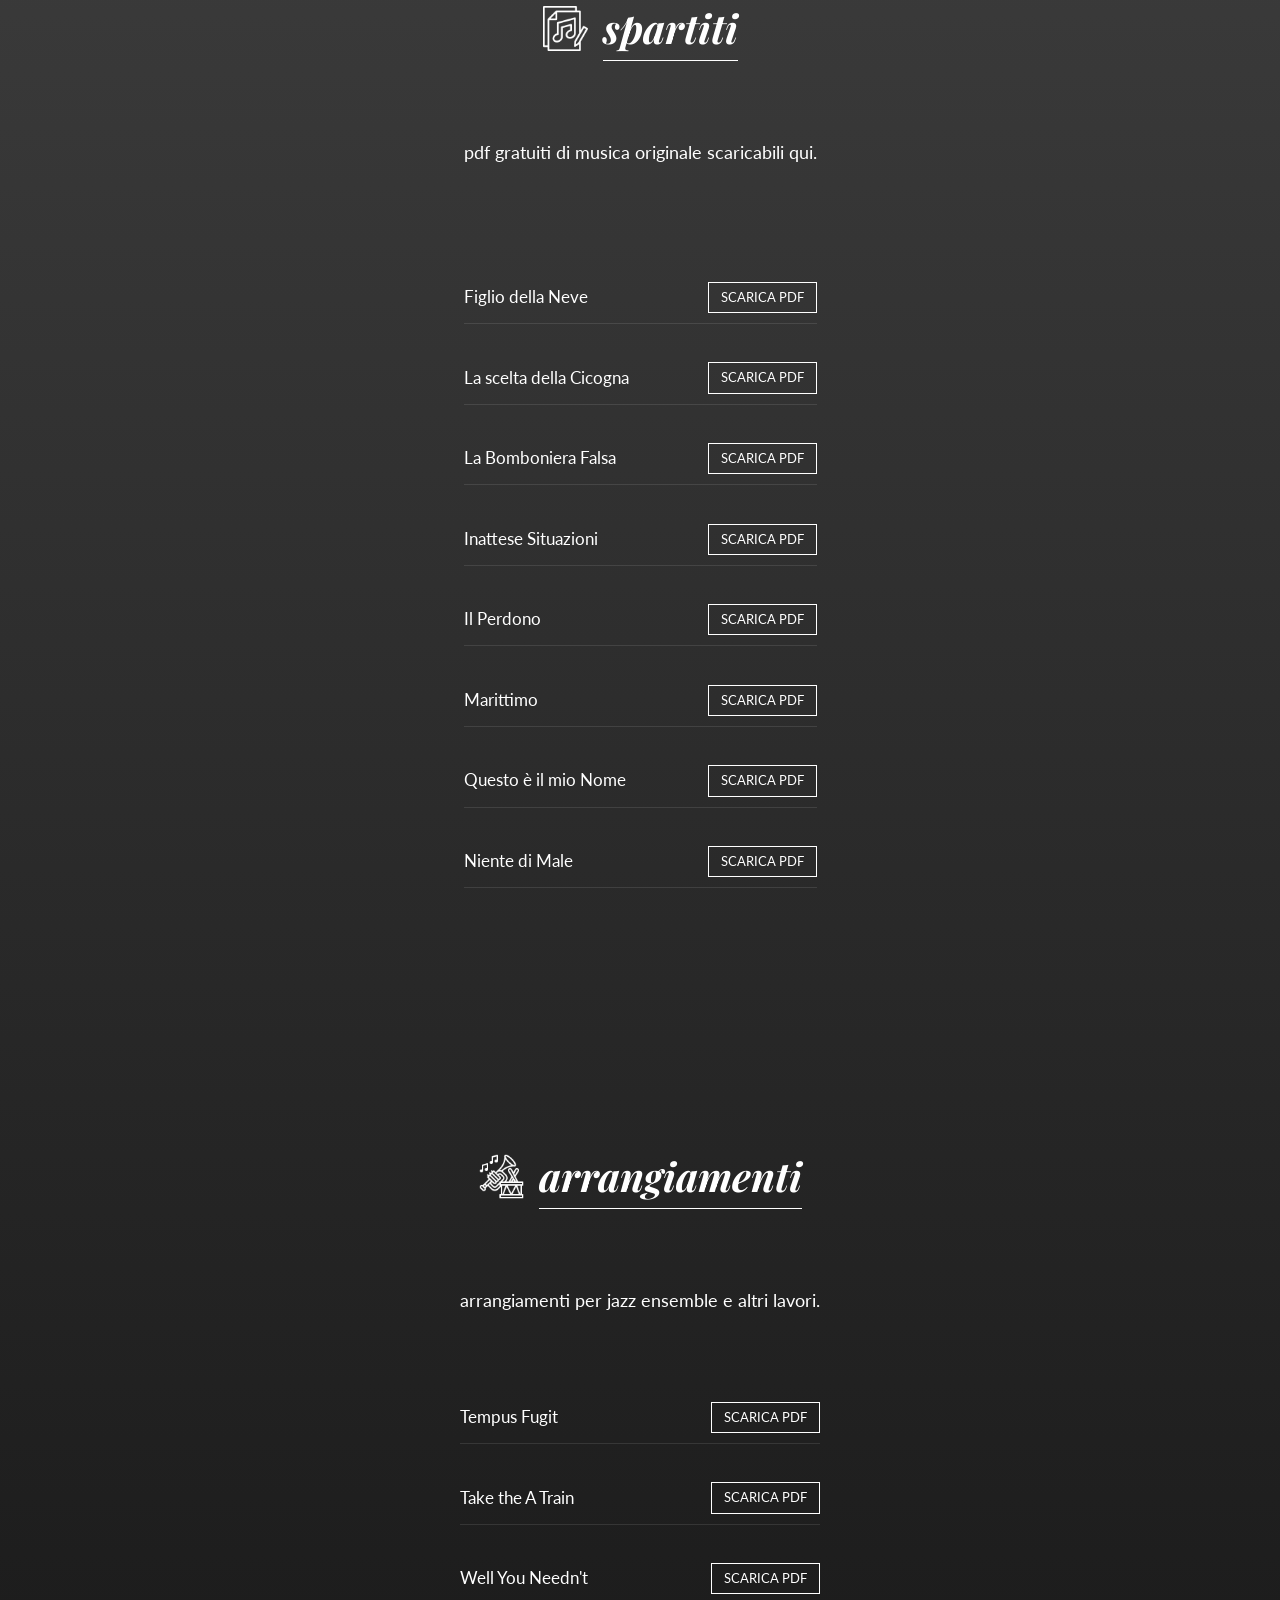
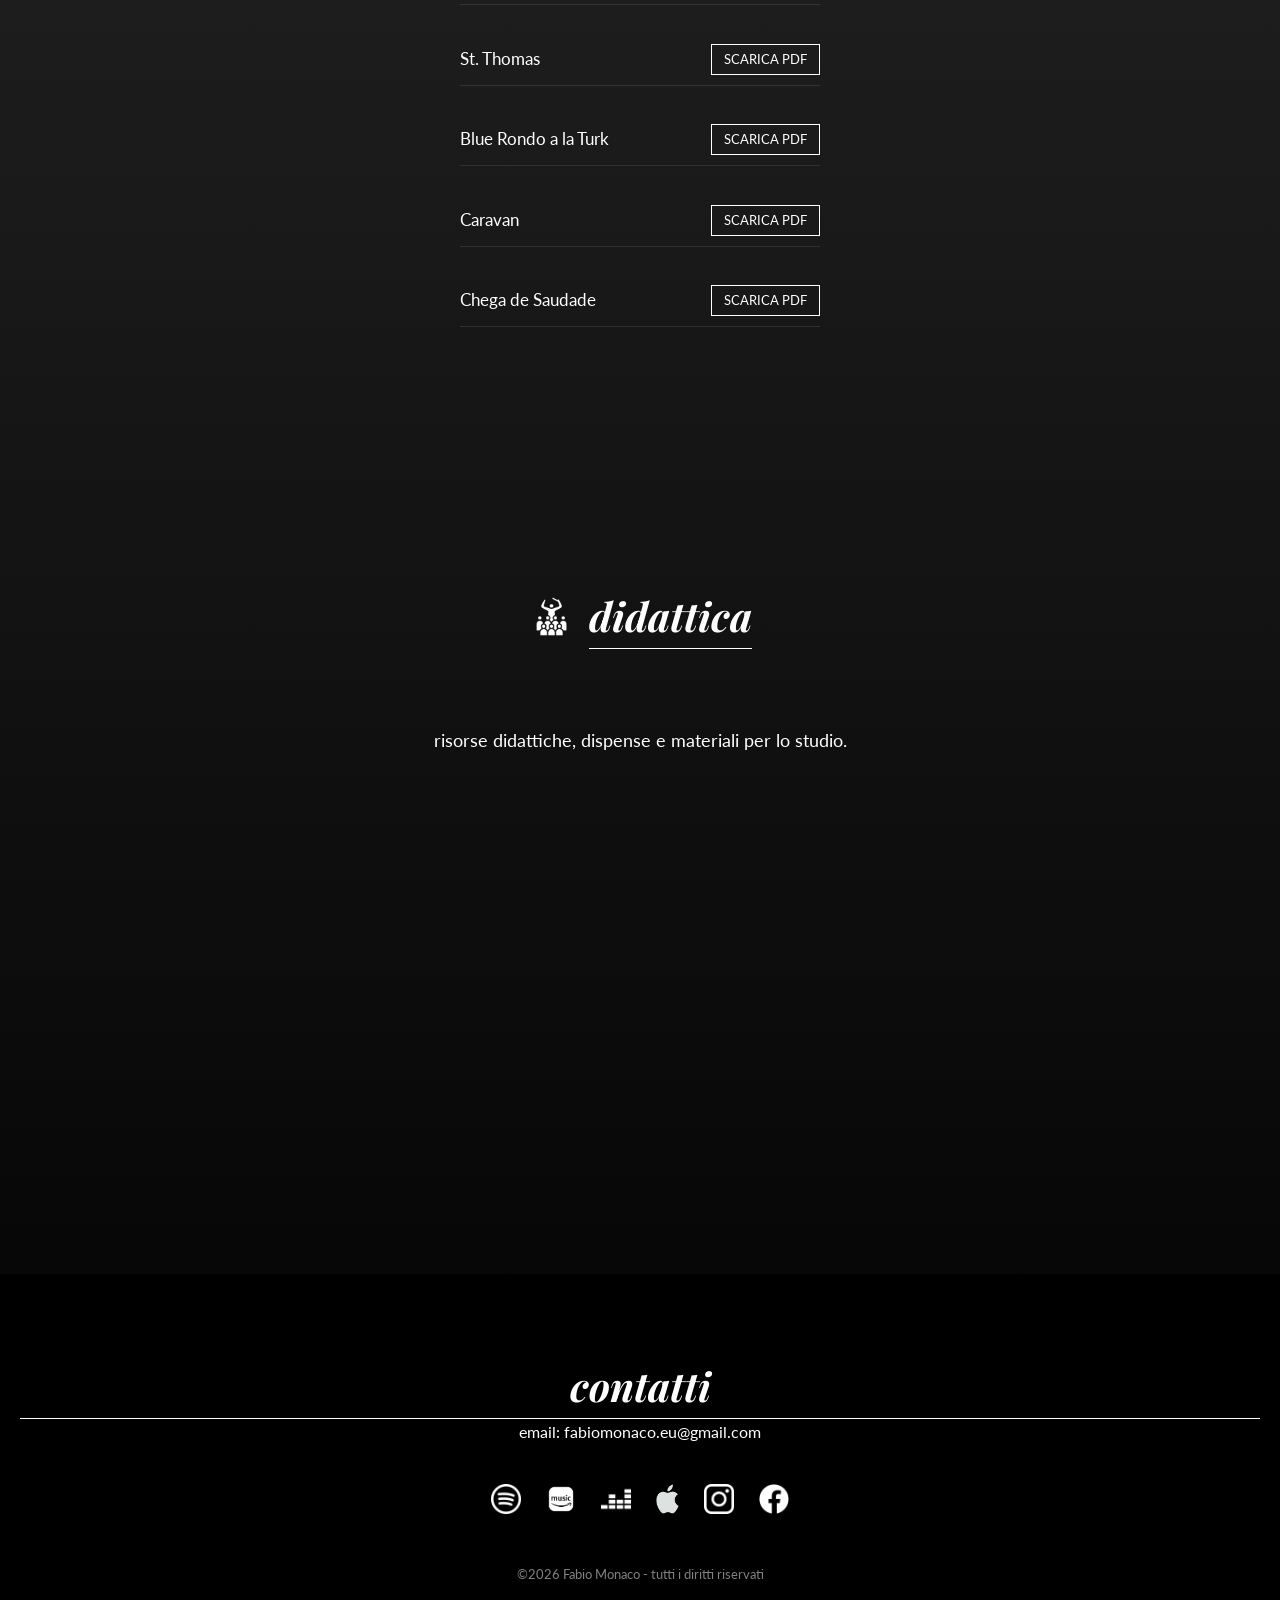
==== commit 33199781: "estetica discografia" ====
--- a/index.html
+++ b/index.html
@@ -61,40 +61,45 @@
             </div>
 
     <div class="discografia-grid">
-        <div class="album-card">
-            <div class="album-info">
-                <h3 class="album-titolo">Il mio Momento</h3>
-                <p class="album-anno">2019</p>
-                <div class="album-links">
-                    <a href="https://open.spotify.com/intl-it/album/6nwvmT7ZdrtHPBWPLQS5dj" target="_blank" class="btn-music">spotify</a>
-                    <a href="https://music.amazon.it/albums/B07Y4RRS4W" target="_blank" class="btn-music">amazon music</a>
-                    <a href="https://music.apple.com/it/album/il-mio-momento/1480384893" target="_blank" class="btn-music">apple music</a>
-                </div>
-            </div>
-        </div>
-        <div class="album-card">
-            <div class="album-info">
-                <h3 class="album-titolo">Mediterranean Winds</h3>
-                <p class="album-anno">2023</p>
-                <div class="album-links">
-                    <a href="https://open.spotify.com/intl-it/artist/1K3g7uzv51n5uPnuGNR7XN" target="_blank" class="btn-music">spotify</a>
-                    <a href="https://music.amazon.it/albums/B0CNRXKFN7" target="_blank" class="btn-music">amazon music</a>
-                    <a href="https://music.apple.com/it/album/mediterranean-winds-ep/1717594494" target="_blank" class="btn-music">apple music</a>
-                </div>
-            </div>
-        </div>
-        <div class="album-card">
-            <div class="album-info">
-                <h3 class="album-titolo">Niente di Male</h3>
-                <p class="album-anno">2026</p>
-                <div class="album-links">
-                    <a href="https://open.spotify.com/intl-it/album/4Fneo1WhM99emQLZNX3MjQ" target="_blank" class="btn-music">spotify</a>
-                    <a href="https://music.amazon.it/albums/B0GGJCV9ND" target="_blank" class="btn-music">amazon music</a>
-                    <a href="https://music.apple.com/it/album/niente-di-male/1868710686" target="_blank" class="btn-music">apple music</a>
-                </div>
+    <div class="album-card">
+        <img src="immagini/IMM.jpg" alt="Il mio Momento" class="album-cover">
+        <div class="album-info">
+            <h3 class="album-titolo">Il mio Momento</h3>
+            <p class="album-anno">2019</p>
+            <div class="album-links">
+                <a href="https://open.spotify.com/intl-it/album/6nwvmT7ZdrtHPBWPLQS5dj" target="_blank" class="btn-music">spotify</a>
+                <a href="https://music.amazon.it/albums/B07Y4RRS4W" target="_blank" class="btn-music">amazon music</a>
+                <a href="https://music.apple.com/it/album/il-mio-momento/1480384893" target="_blank" class="btn-music">apple music</a>
             </div>
         </div>
     </div>
+
+    <div class="album-card">
+        <img src="immagini/MW.jpg" alt="Mediterranean Winds" class="album-cover">
+        <div class="album-info">
+            <h3 class="album-titolo">Mediterranean Winds</h3>
+            <p class="album-anno">2023</p>
+            <div class="album-links">
+                <a href="https://open.spotify.com/intl-it/artist/1K3g7uzv51n5uPnuGNR7XN" target="_blank" class="btn-music">spotify</a>
+                <a href="https://music.amazon.it/albums/B0CNRXKFN7" target="_blank" class="btn-music">amazon music</a>
+                <a href="https://music.apple.com/it/album/mediterranean-winds-ep/1717594494" target="_blank" class="btn-music">apple music</a>
+            </div>
+        </div>
+    </div>
+</div>
+    <div class="album-card">
+        <img src="immagini/NDM.jpg" alt="Niente di Male" class="album-cover">
+        <div class="album-info">
+            <h3 class="album-titolo">Niente di Male</h3>
+            <p class="album-anno">2026</p>
+            <div class="album-links">
+                <a href="https://open.spotify.com/intl-it/album/4Fneo1WhM99emQLZNX3MjQ" target="_blank" class="btn-music">spotify</a>
+                <a href="https://music.amazon.it/albums/B0GGJCV9ND" target="_blank" class="btn-music">amazon music</a>
+                <a href="https://music.apple.com/it/album/niente-di-male/1868710686" target="_blank" class="btn-music">apple music</a>
+            </div>
+        </div>
+    </div>
+</div>
     </section>
 
   <section id="spartiti" class="section-content">
--- a/style.css
+++ b/style.css
@@ -323,4 +323,33 @@
 .lista-arrangiamenti a:hover {
     background-color: #fff;
     color: #000;
+}
+/* Centra tutto il contenuto dentro ogni card dell'album */
+.album-card {
+    display: flex;
+    flex-direction: column;
+    align-items: center;    /* Centra l'immagine e il testo orizzontalmente */
+    text-align: center;
+}
+
+.album-cover {
+    width: 100%;            /* Sfrutta la larghezza della colonna */
+    max-width: 280px;       /* Ma non diventare più grande di 280px */
+    aspect-ratio: 1 / 1;    /* Forza l'immagine a essere quadrata se non lo fosse */
+    object-fit: cover;      /* Evita che l'immagine si schiacci */
+    border-radius: 4px;
+    margin-bottom: 20px;
+    box-shadow: 0 10px 30px rgba(0,0,0,0.5);
+    transition: transform 0.3s ease;
+}
+
+.album-cover:hover {
+    transform: translateY(-5px); /* Un leggero movimento verso l'alto al passaggio del mouse */
+}
+.album-links {
+    display: flex;
+    flex-wrap: wrap;        /* Se i nomi sono lunghi, li manda a capo ordinatamente */
+    justify-content: center;
+    gap: 10px;
+    margin-top: 15px;
 }
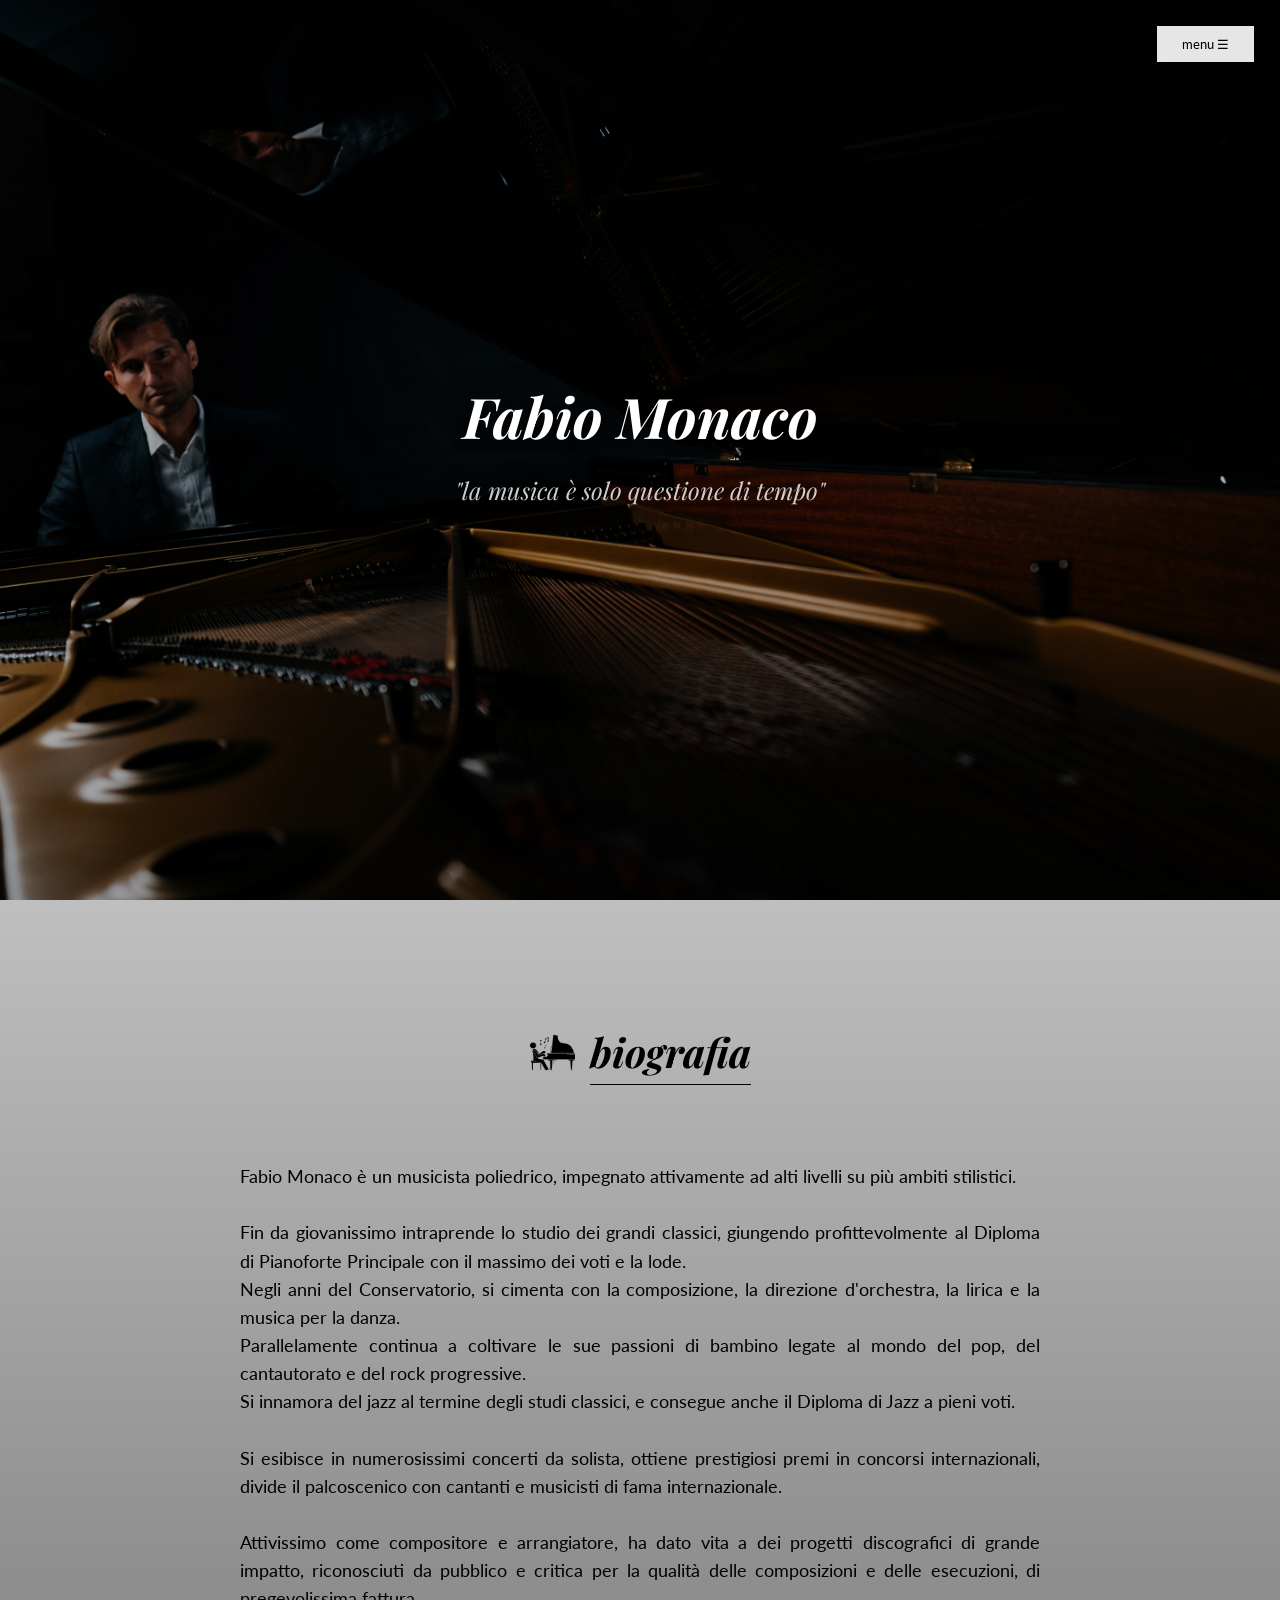
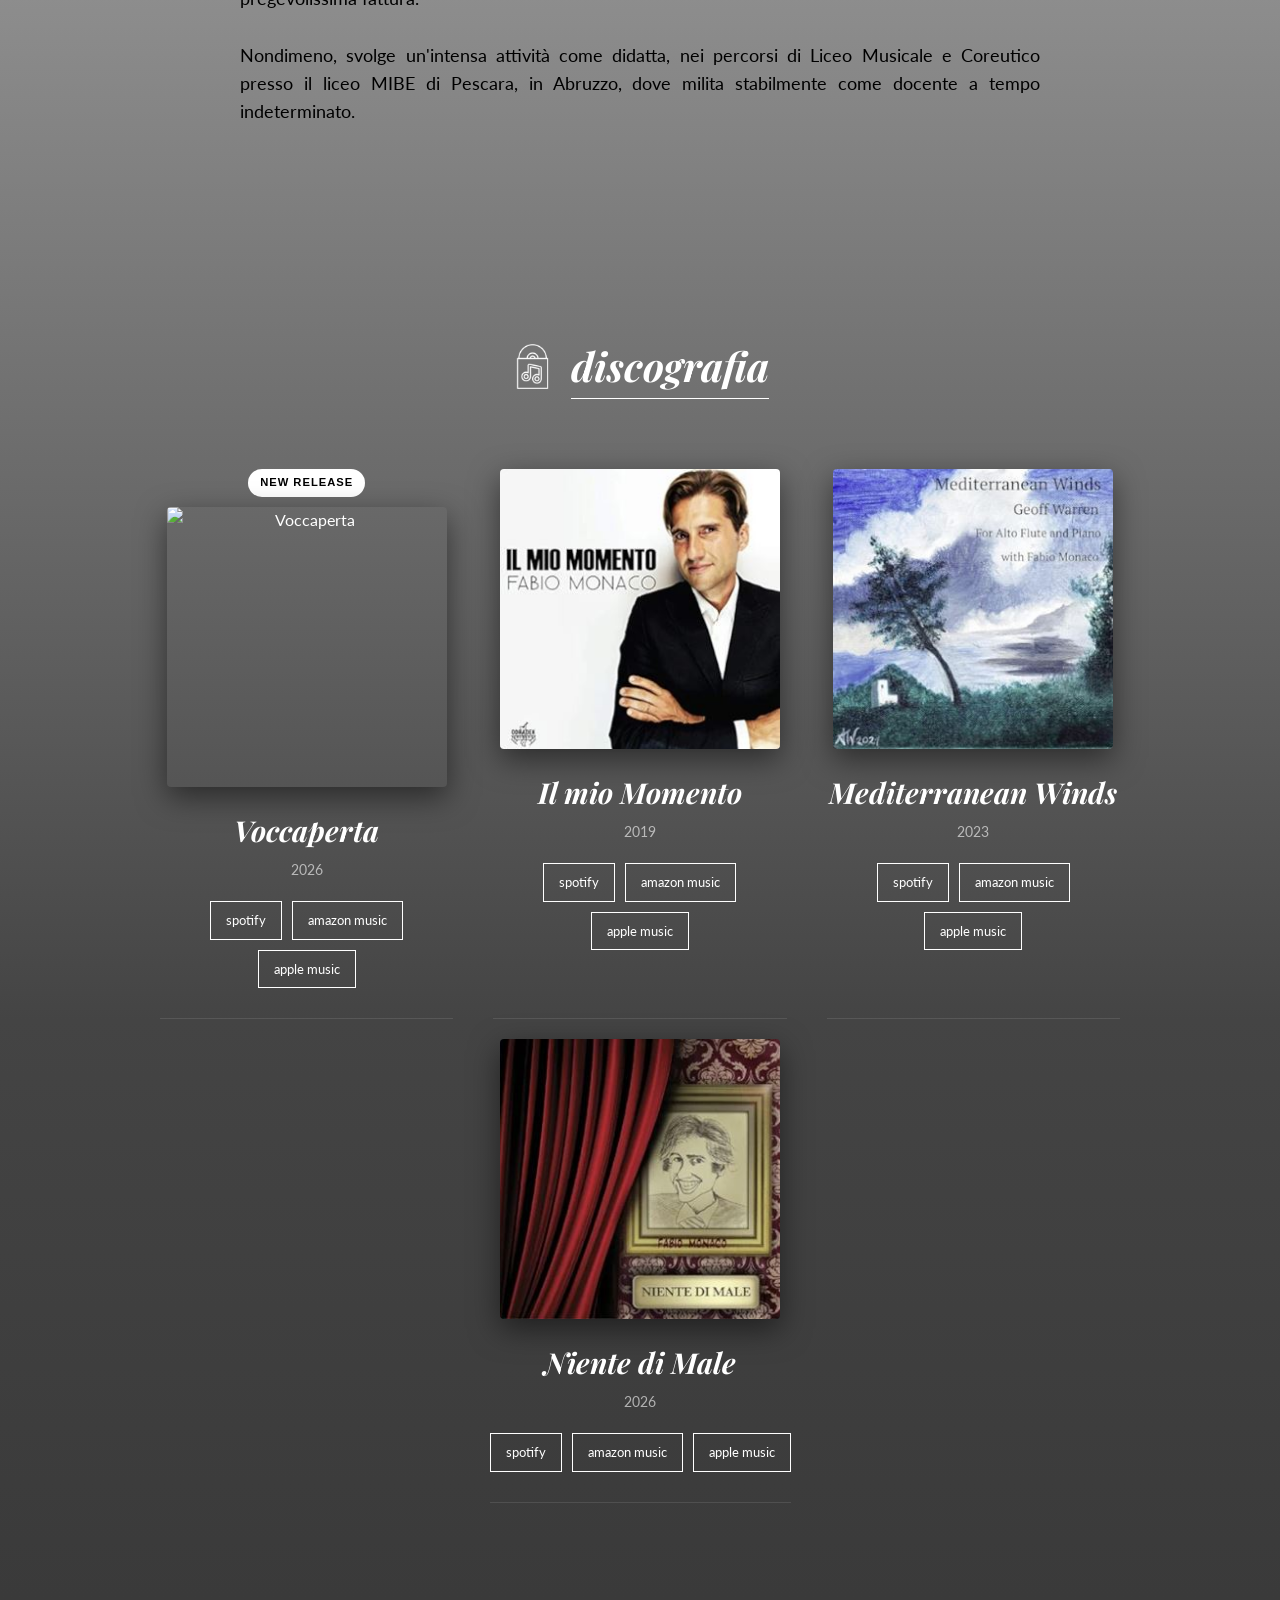
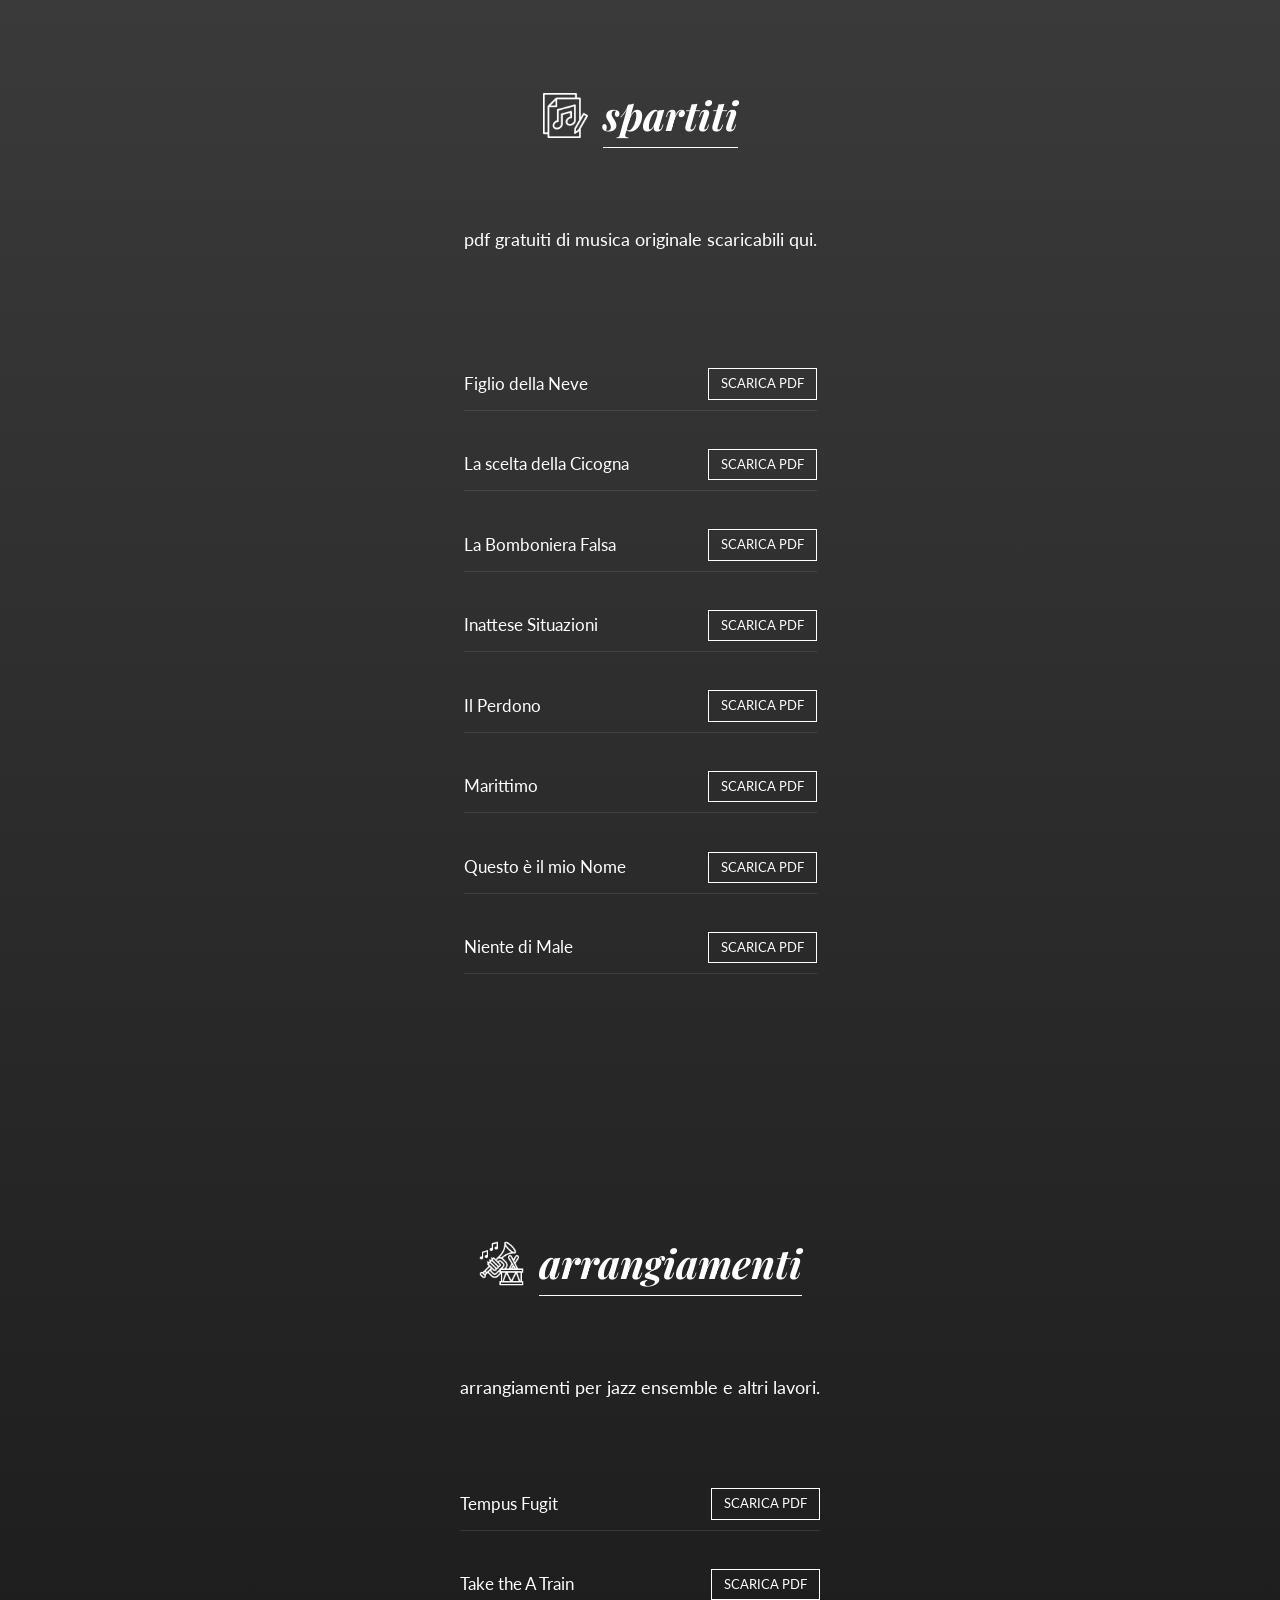
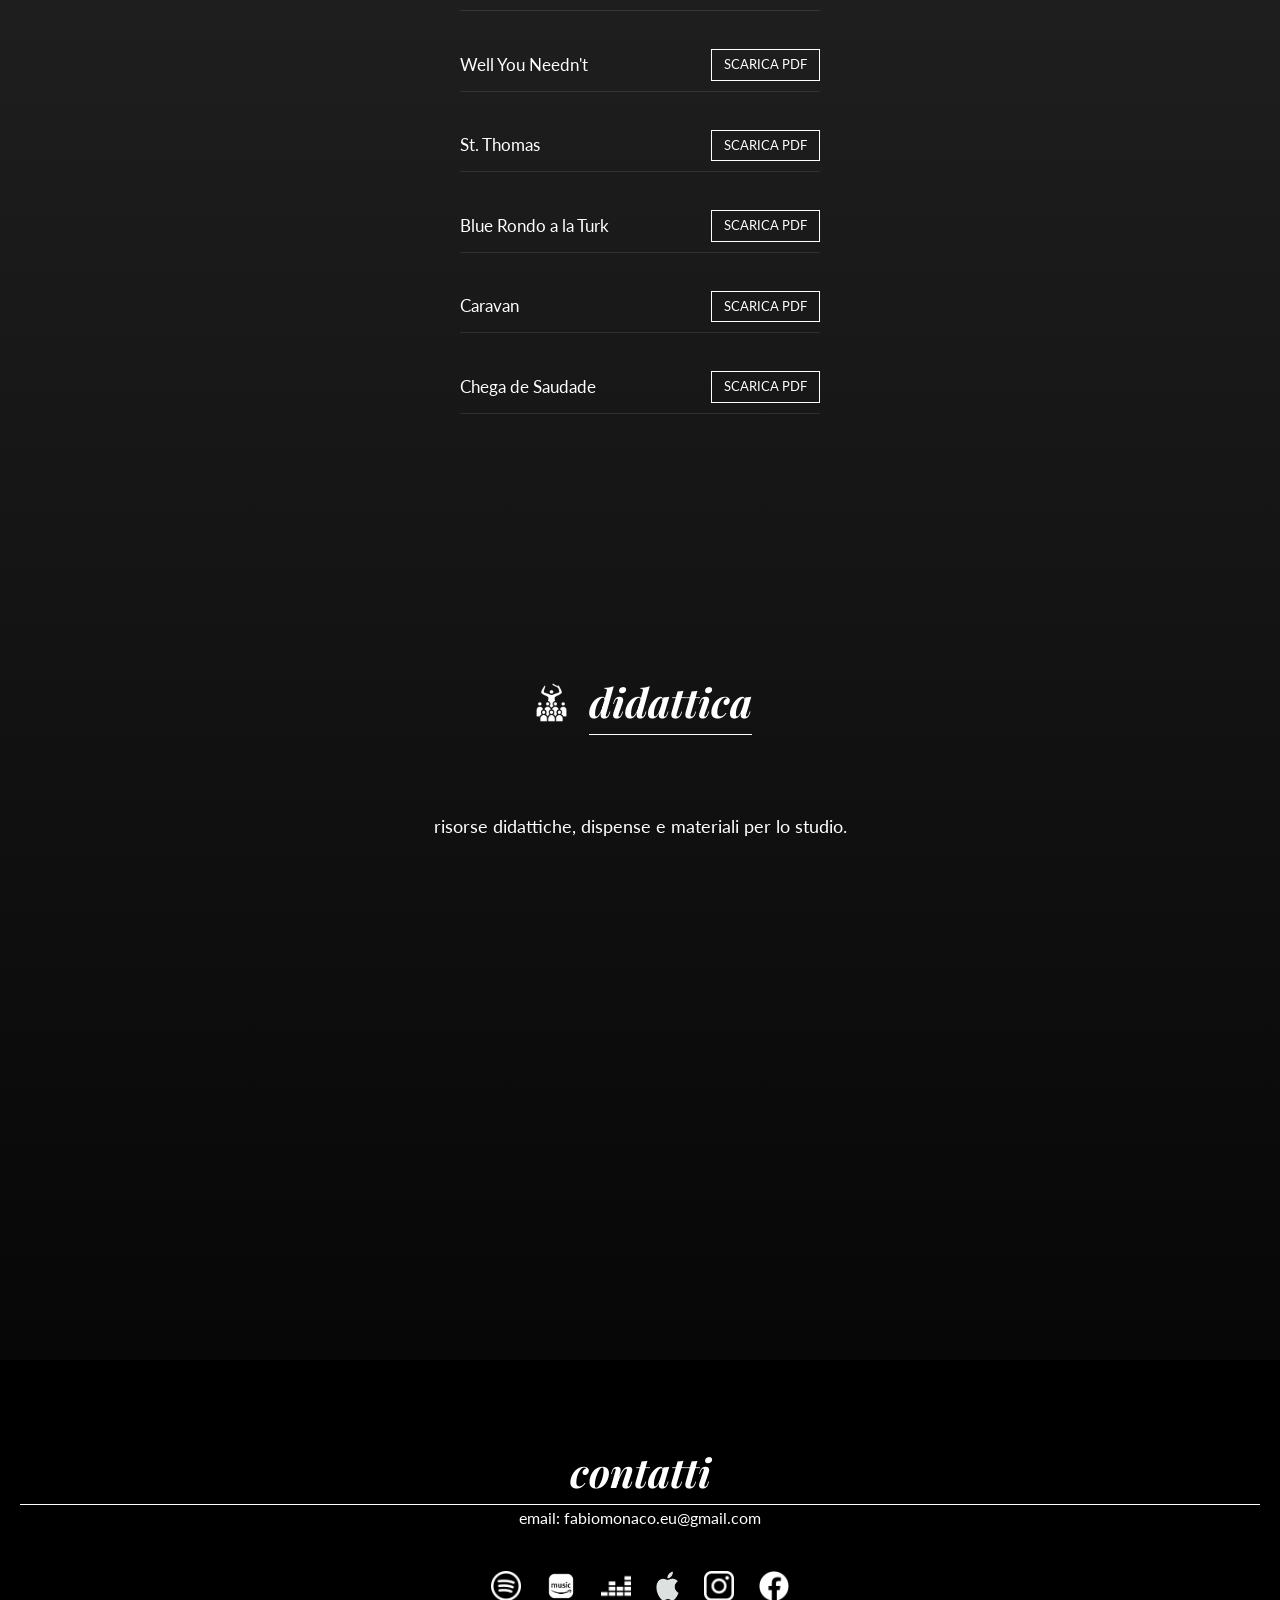
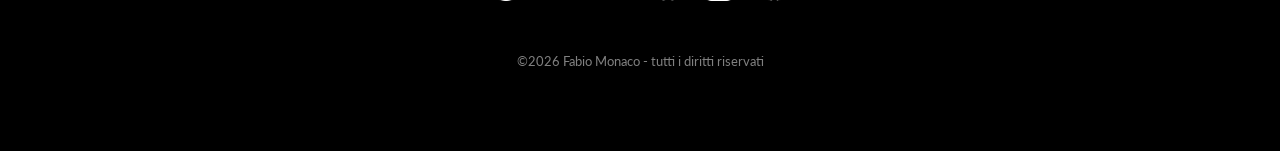
==== commit d67cd3ba: "new release" ====
--- a/index.html
+++ b/index.html
@@ -62,7 +62,21 @@
 
     <div class="discografia-grid">
     <div class="album-card">
-        <img src="immagini/IMM.jpg" alt="Il mio Momento" class="album-cover">
+    <div class="badge-new">New Release</div>
+    <img src="immagini/voccaperta.jpg" alt="Voccaperta" class="album-cover">
+    <div class="album-info">
+        <h3 class="album-titolo">Voccaperta</h3>
+        <p class="album-anno">2026</p>
+        <div class="album-links">
+            <a href="https://open.spotify.com/intl-it/album/7mdEdws44adXvikpkdj6YS" target="_blank" class="btn-music">spotify</a>
+            <a href="https://music.amazon.it/albums/B0GKB1SHTJ" target="_blank" class="btn-music">amazon music</a>
+            <a href="https://music.apple.com/it/album/voccaperta-radio-edit-single/1872774652" target="_blank" class="btn-music">apple music</a>
+        </div>
+    </div>
+</div>
+
+<div class="album-card">
+        <img src="immagini/imm.jpg" alt="Il mio Momento" class="album-cover">
         <div class="album-info">
             <h3 class="album-titolo">Il mio Momento</h3>
             <p class="album-anno">2019</p>
@@ -75,7 +89,7 @@
     </div>
 
     <div class="album-card">
-        <img src="immagini/MW.jpg" alt="Mediterranean Winds" class="album-cover">
+        <img src="immagini/mw.jpg" alt="Mediterranean Winds" class="album-cover">
         <div class="album-info">
             <h3 class="album-titolo">Mediterranean Winds</h3>
             <p class="album-anno">2023</p>
@@ -88,7 +102,7 @@
     </div>
 </div>
     <div class="album-card">
-        <img src="immagini/NDM.jpg" alt="Niente di Male" class="album-cover">
+        <img src="immagini/ndm.jpg" alt="Niente di Male" class="album-cover">
         <div class="album-info">
             <h3 class="album-titolo">Niente di Male</h3>
             <p class="album-anno">2026</p>
--- a/style.css
+++ b/style.css
@@ -1,4 +1,10 @@
 /* 1. IMPOSTAZIONI GLOBALI */
+html, body {
+    max-width: 100%;
+    overflow-x: hidden; /* Blocca lo scorrimento orizzontale */
+    margin: 0;
+    padding: 0;
+}
 html {
     scroll-behavior: smooth; /* Scorrimento fluido tra le sezioni */
 }
@@ -37,10 +43,24 @@
     }
 }
 
-.frase-emblematica { 
-    font-size: 1.5rem; 
-    opacity: 0.8; 
+.frase-emblematica {
+    font-family: 'Playfair Display', serif;
+    font-style: italic;
+    font-size: 1.5rem;
+    color: #ffffff;
+    text-shadow: 2px 2px 10px rgba(0,0,0,0.5);
+    opacity: 0.8;
     margin-bottom: 30px;
+    text-align: center;      /* Forza il testo al centro */
+    display: block;
+    width: 100%;
+}
+
+/* Rimpiccioliamo leggermente anche la frase sui piccoli schermi */
+@media (max-width: 480px) {
+    .frase-emblematica {
+        font-size: 1.1rem;
+    }
 }
 
 /* 3. MENU A TENDINA (HOVER) */
@@ -103,21 +123,19 @@
     background-image: url('immagini/foto-artistica.jpg'); 
     background-size: cover; /* Copre tutto lo schermo senza deformarsi */
     background-position: center; /* Centra l'immagine */
-    background-attachment: fixed; /* Effetto parallasse opzionale: la foto resta ferma mentre scorri */
-    display: flex;
-    justify-content: center;
-    align-items: center;
-    position: relative;
+    width: 100%;                 /* Larghezza totale */
+    min-height: 100vh;           /* Copre tutta l'altezza dello schermo del cell */
+    overflow: hidden;            /* Evita che l'immagine "esca" dai bordi */
 }
 /* Creiamo un leggero velo scuro sopra la foto per far leggere meglio il testo */
 .hero-overlay {
-    background: rgba(0, 0, 0, 0.3); /* Nero al 30% di opacità */
+    background: rgba(0, 0, 0, 0.3);
     width: 100%;
-    height: 100%;
+    height: 100%; /* Copre tutta la hero */
     display: flex;
     flex-direction: column;
-    justify-content: center;
-    align-items: center;
+    justify-content: center; /* Centra verticalmente */
+    align-items: center;     /* Centra orizzontalmente */
     padding: 20px;
 }
 /* Regoliamo il colore del testo sulla foto */
@@ -128,8 +146,23 @@
 }
 
 .nome-corsivo {
-    font-size: 5rem; /* Lo rendiamo ancora più grande e d'impatto */
-    margin-bottom: 10px;
+    font-family: 'Playfair Display', serif;
+    font-style: italic;
+    color: #ffffff;
+    text-shadow: 2px 2px 10px rgba(0,0,0,0.5);
+    text-align: center;
+    display: block;
+    width: 100%;
+    white-space: nowrap;    /* Fondamentale: non va a capo */
+    font-size: 10vw;        /* Si adatta alla larghezza schermo */
+    margin: 10px 0;
+}
+
+/* Limite per PC: oltre i 1000px di schermo, si ferma a 3.5rem */
+@media (min-width: 1000px) {
+    .nome-corsivo {
+        font-size: 3.5rem;
+    }
 }
 .main-photo {
     max-width: 50%;
@@ -352,4 +385,35 @@
     justify-content: center;
     gap: 10px;
     margin-top: 15px;
+}
+/* Stile per il badge New Release */
+.badge-new {
+    background-color: #ffffff; /* Sfondo bianco */
+    color: #000000;            /* Testo nero */
+    padding: 5px 12px;
+    font-size: 0.7rem;
+    font-weight: bold;
+    text-transform: uppercase;
+    border-radius: 20px;
+    margin-bottom: 10px;
+    display: inline-block;
+    letter-spacing: 1px;
+    /* Applichiamo l'animazione */
+    animation: lampeggio-soft 3s infinite ease-in-out;
+}
+
+/* Definizione dell'animazione lampeggiante soft */
+@keyframes lampeggio-soft {
+    0% {
+        opacity: 0.5;
+        transform: scale(0.95);
+    }
+    50% {
+        opacity: 1;
+        transform: scale(1);
+    }
+    100% {
+        opacity: 0.5;
+        transform: scale(0.95);
+    }
 }
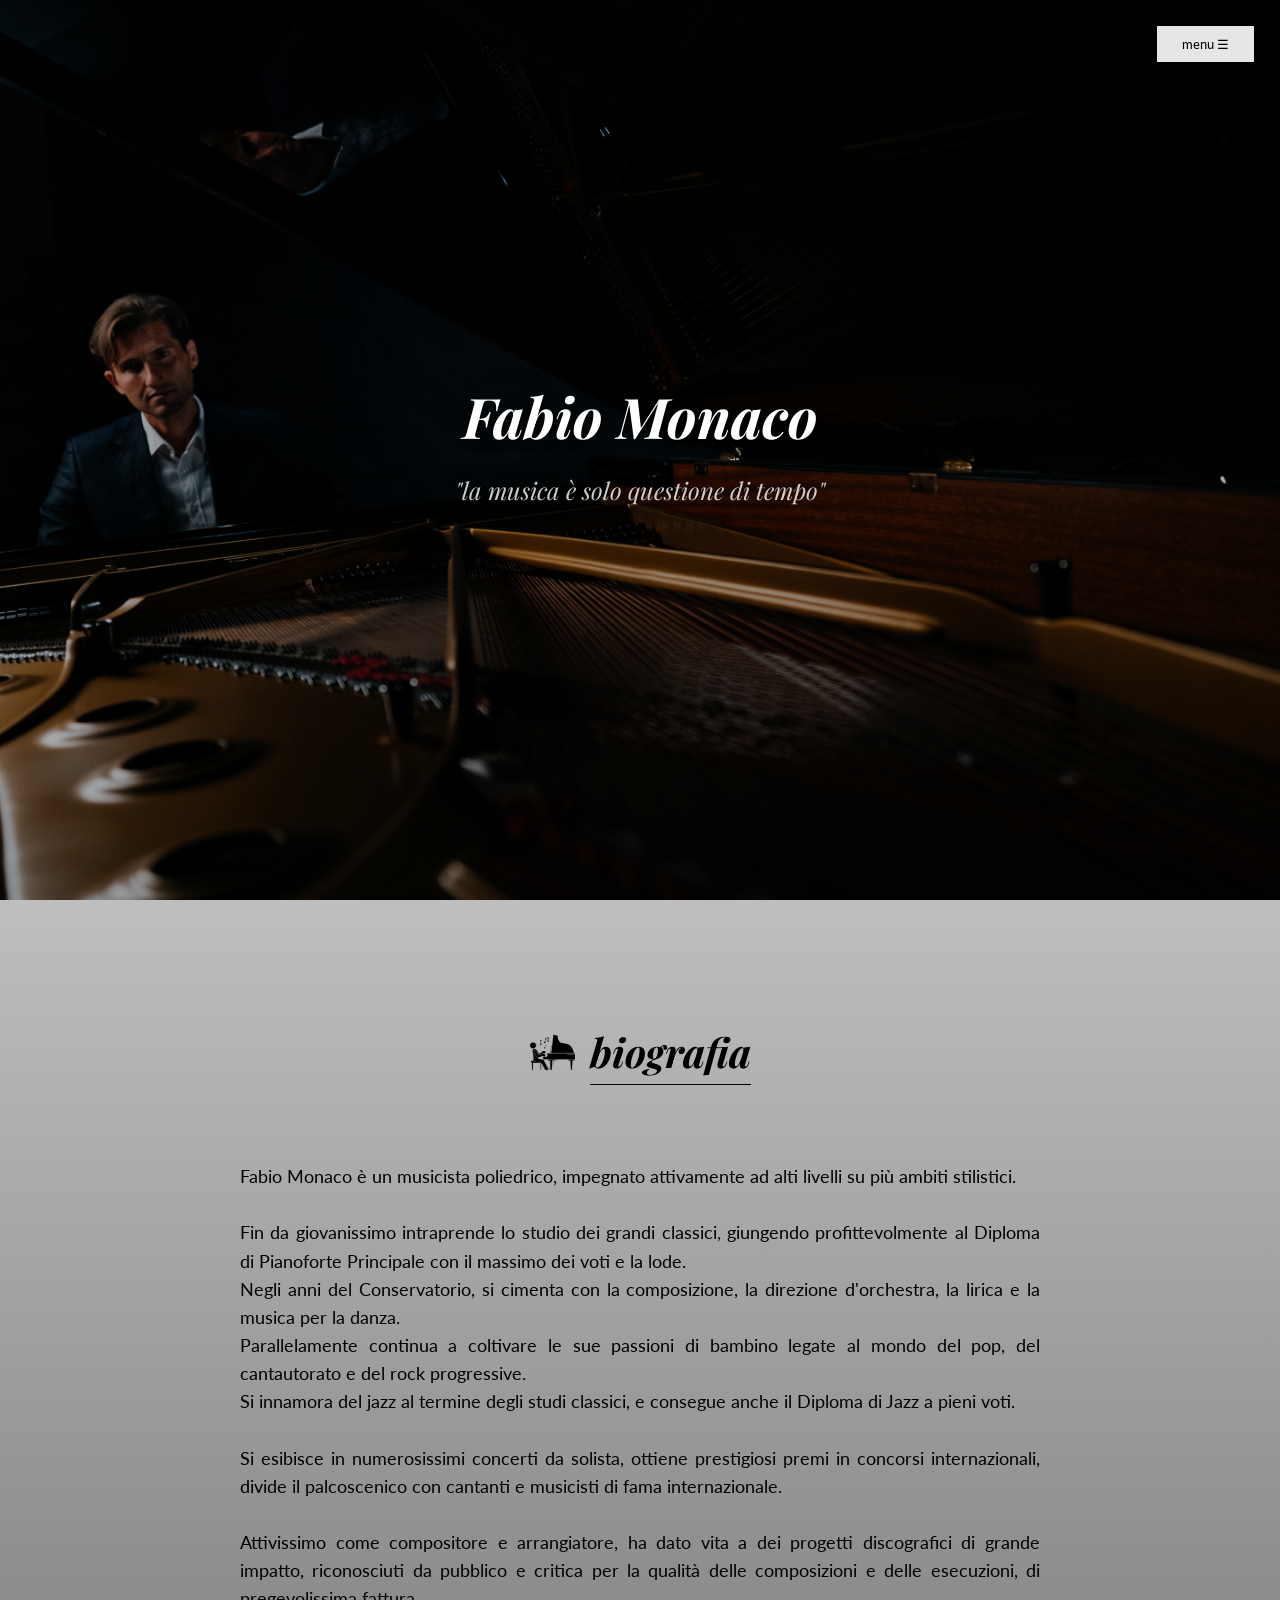
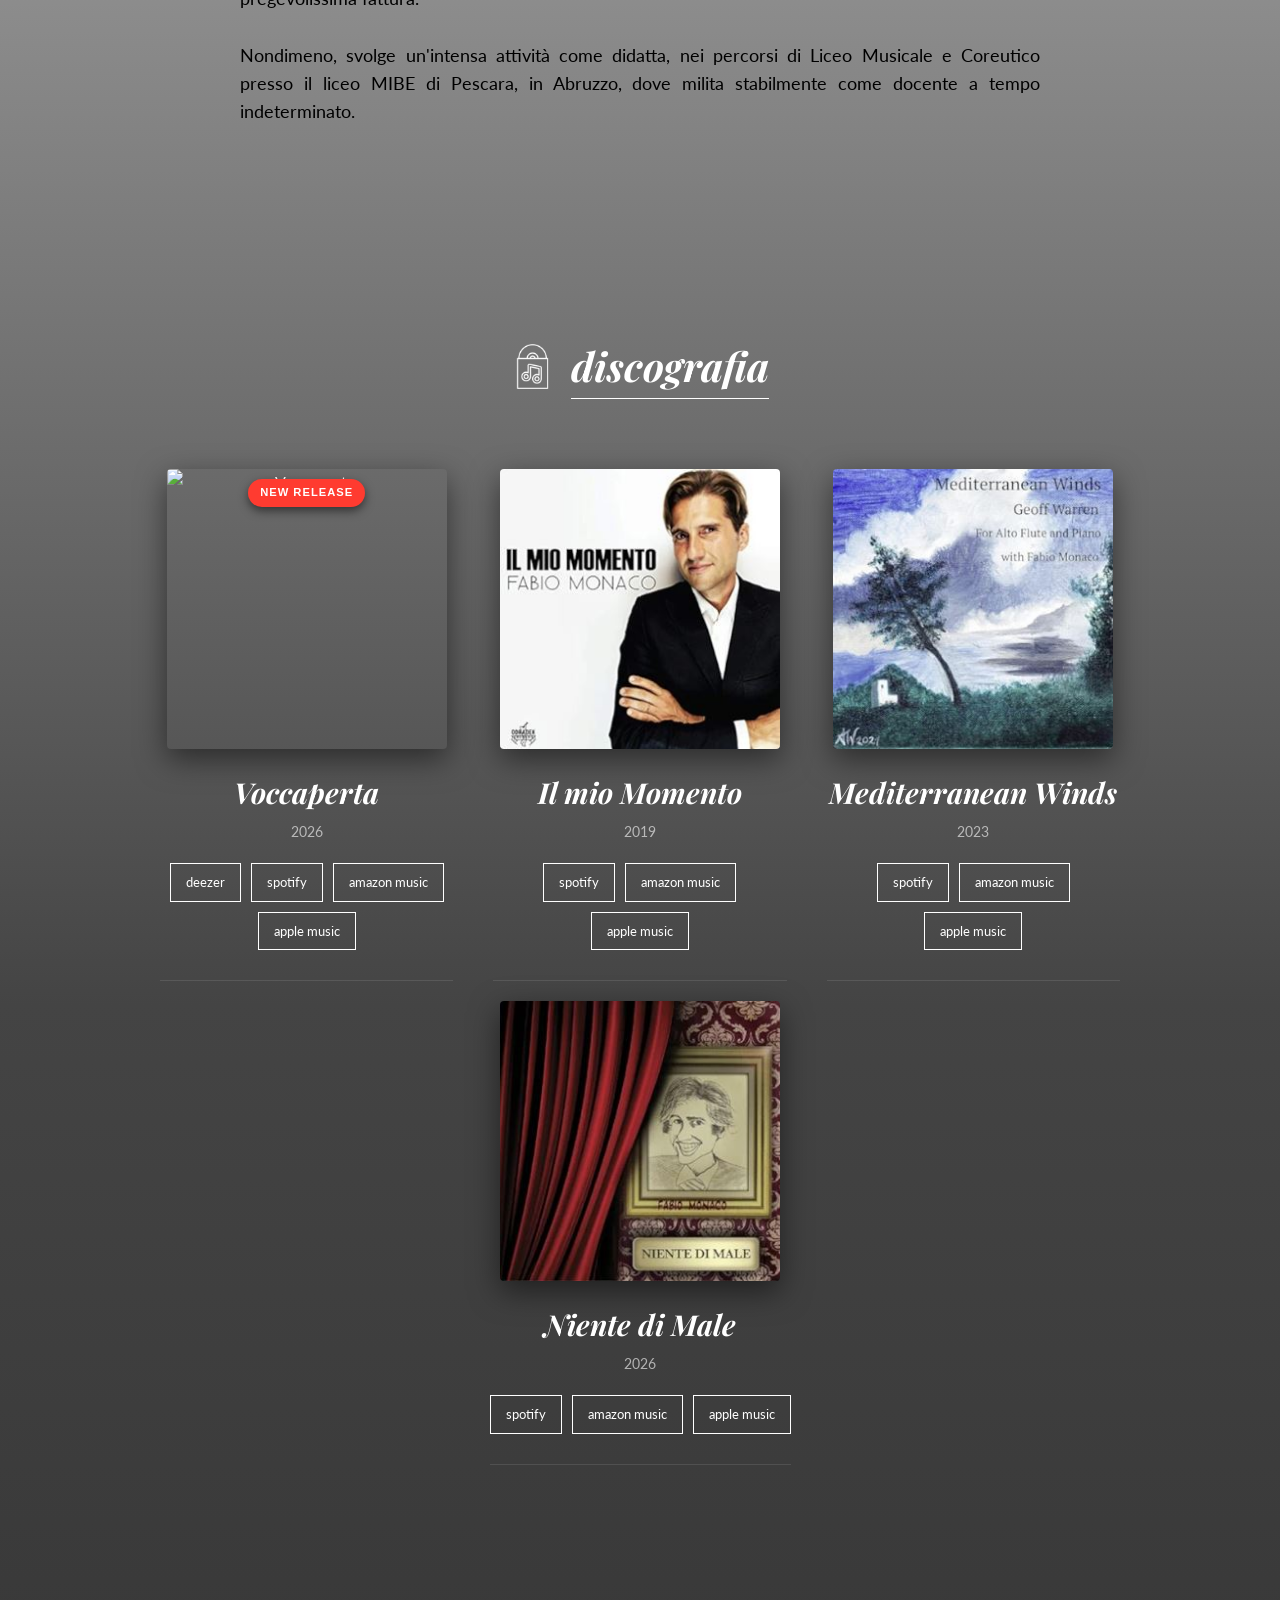
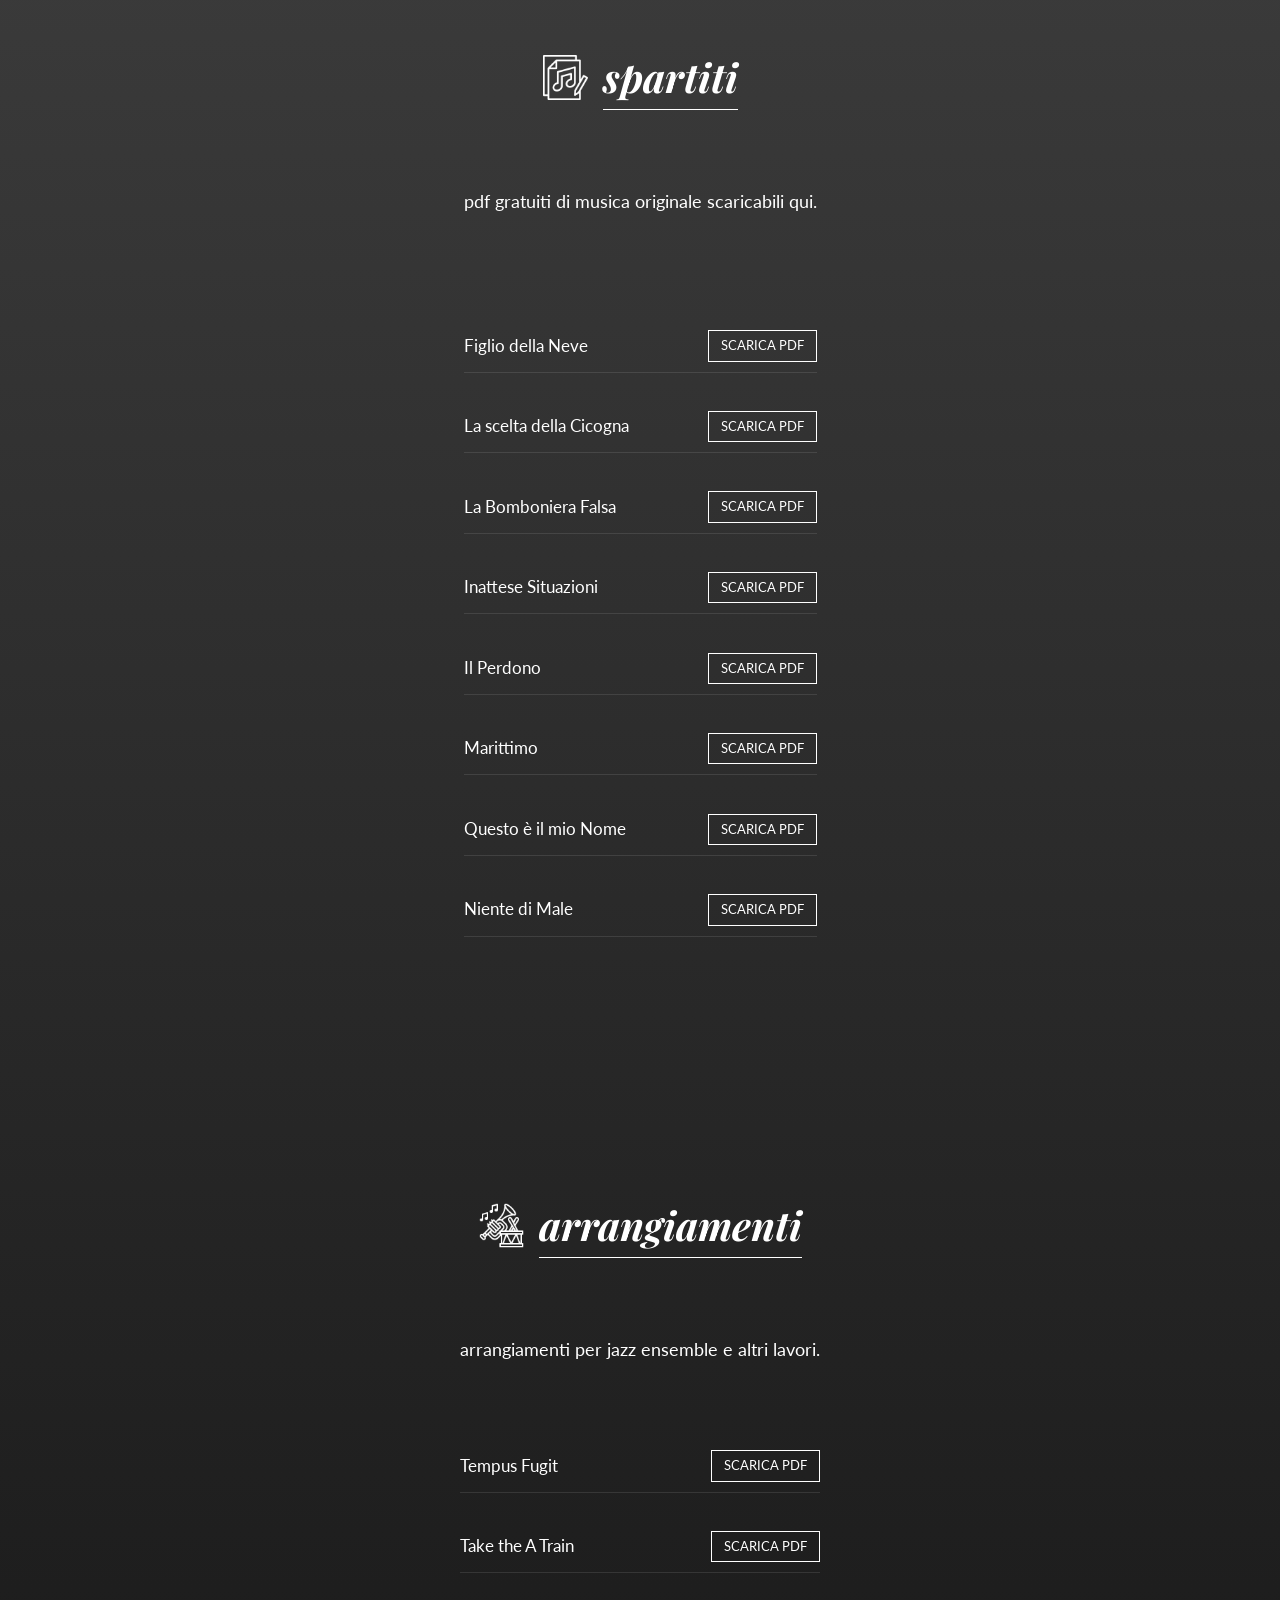
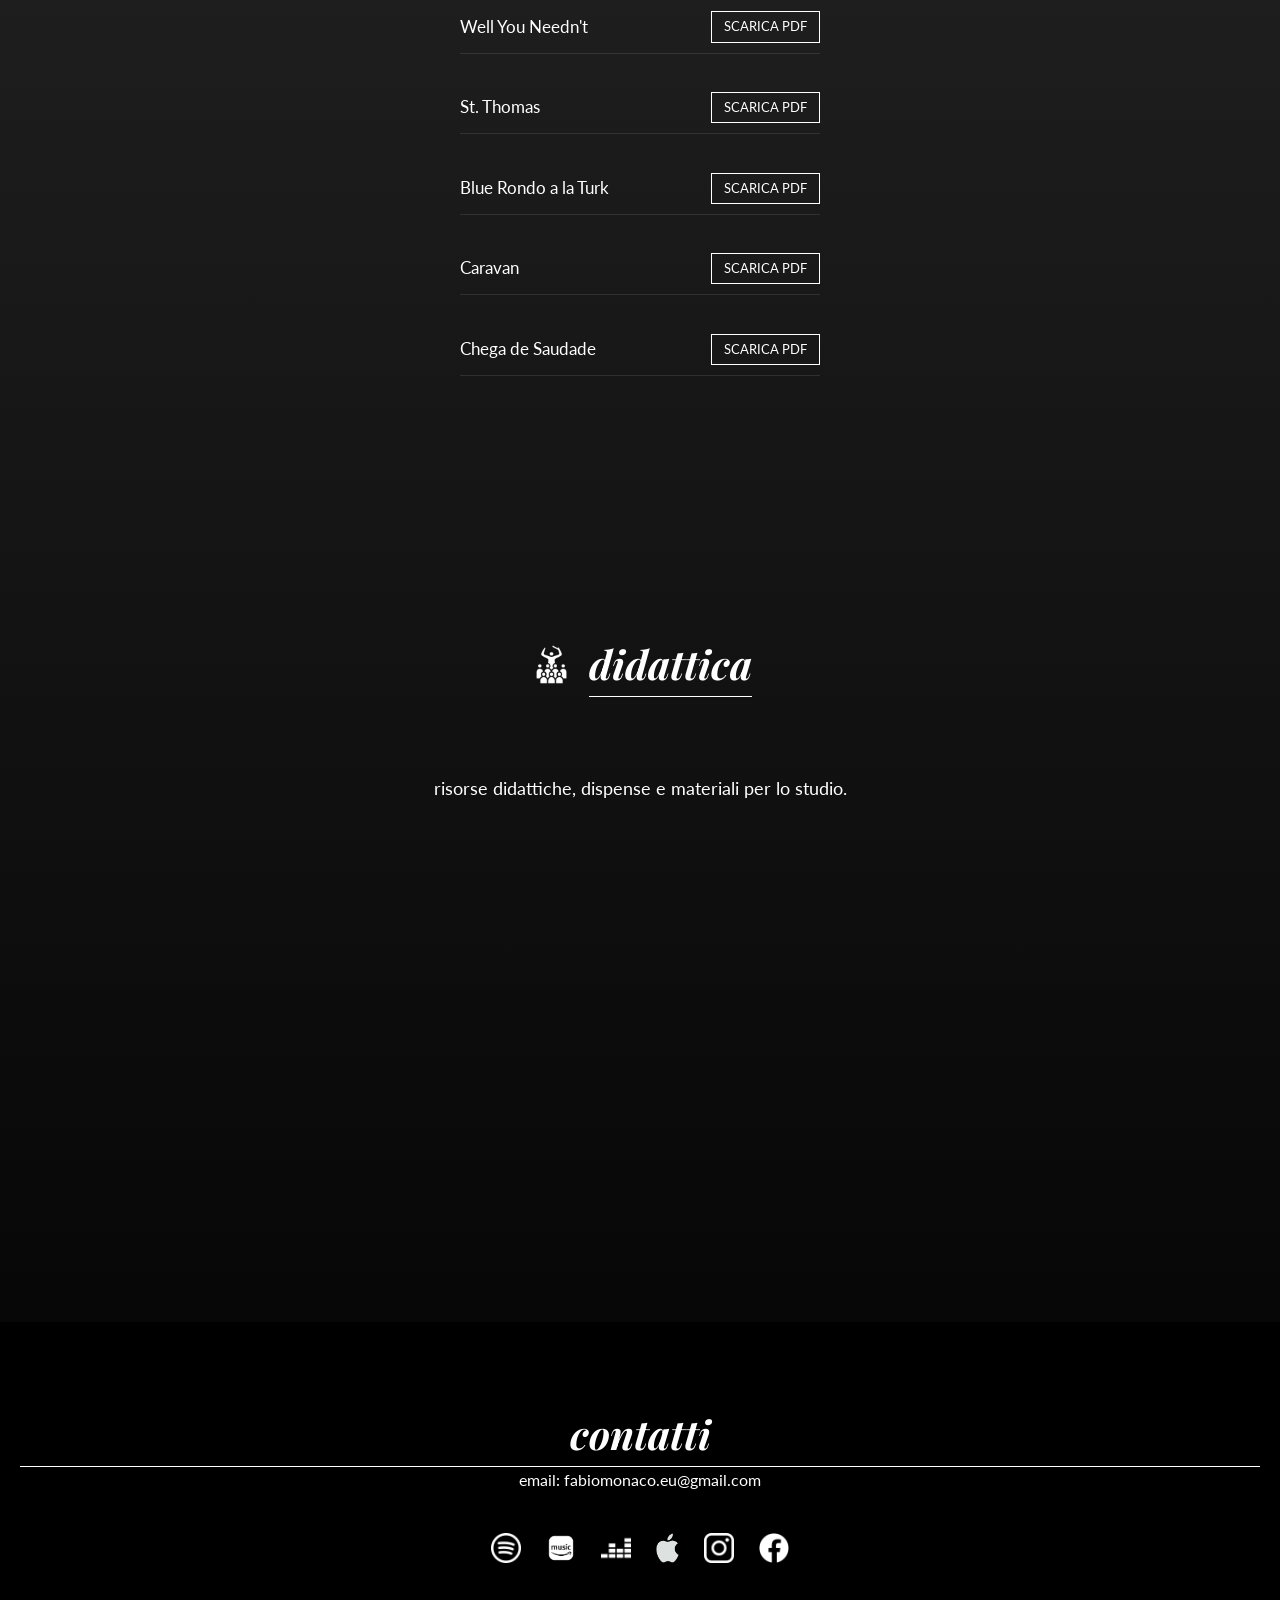
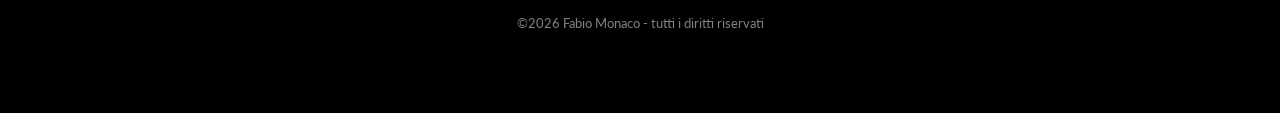
==== commit 83141d97: "nuovo album con deezer" ====
--- a/index.html
+++ b/index.html
@@ -68,6 +68,7 @@
         <h3 class="album-titolo">Voccaperta</h3>
         <p class="album-anno">2026</p>
         <div class="album-links">
+            <a href="https://www.deezer.com/us/album/906962092" target="_blank" class="btn-music">deezer</a>
             <a href="https://open.spotify.com/intl-it/album/7mdEdws44adXvikpkdj6YS" target="_blank" class="btn-music">spotify</a>
             <a href="https://music.amazon.it/albums/B0GKB1SHTJ" target="_blank" class="btn-music">amazon music</a>
             <a href="https://music.apple.com/it/album/voccaperta-radio-edit-single/1872774652" target="_blank" class="btn-music">apple music</a>
--- a/style.css
+++ b/style.css
@@ -359,12 +359,12 @@
 }
 /* Centra tutto il contenuto dentro ogni card dell'album */
 .album-card {
+position: relative; /* Indispensabile: fa da "ancora" per il badge */
     display: flex;
     flex-direction: column;
-    align-items: center;    /* Centra l'immagine e il testo orizzontalmente */
+    align-items: center;
     text-align: center;
 }
-
 .album-cover {
     width: 100%;            /* Sfrutta la larghezza della colonna */
     max-width: 280px;       /* Ma non diventare più grande di 280px */
@@ -388,18 +388,21 @@
 }
 /* Stile per il badge New Release */
 .badge-new {
-    background-color: #ffffff; /* Sfondo bianco */
-    color: #000000;            /* Testo nero */
+position: absolute;    /* Lo rende indipendente dal resto */
+    top: 10px;             /* Distanza dal bordo superiore della card */
+    z-index: 10;           /* Lo mette "sopra" l'immagine */
+    
+    /* Mantieni il resto del tuo stile rosso */
+    background-color: #ff3b30;
+    color: #ffffff;
     padding: 5px 12px;
     font-size: 0.7rem;
     font-weight: bold;
     text-transform: uppercase;
     border-radius: 20px;
-    margin-bottom: 10px;
-    display: inline-block;
     letter-spacing: 1px;
-    /* Applichiamo l'animazione */
     animation: lampeggio-soft 3s infinite ease-in-out;
+    box-shadow: 0 4px 10px rgba(0,0,0,0.5);
 }
 
 /* Definizione dell'animazione lampeggiante soft */
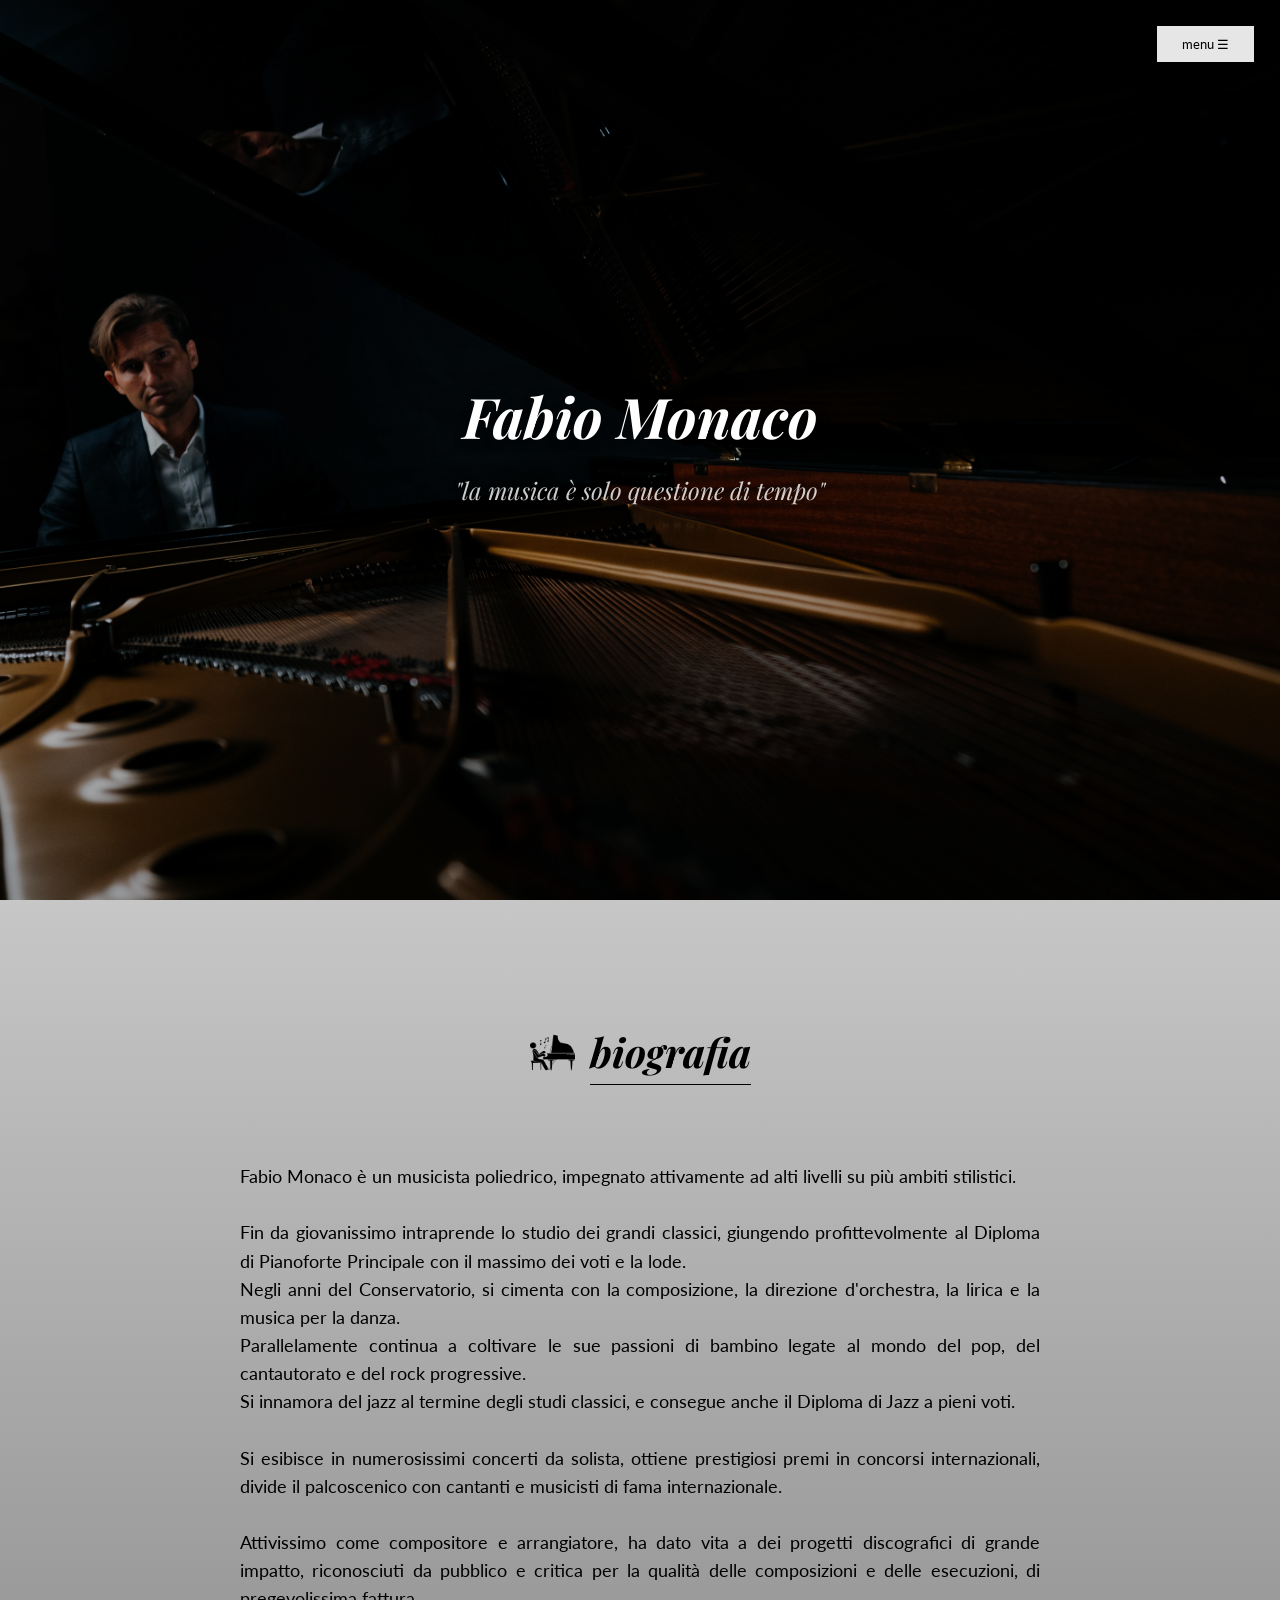
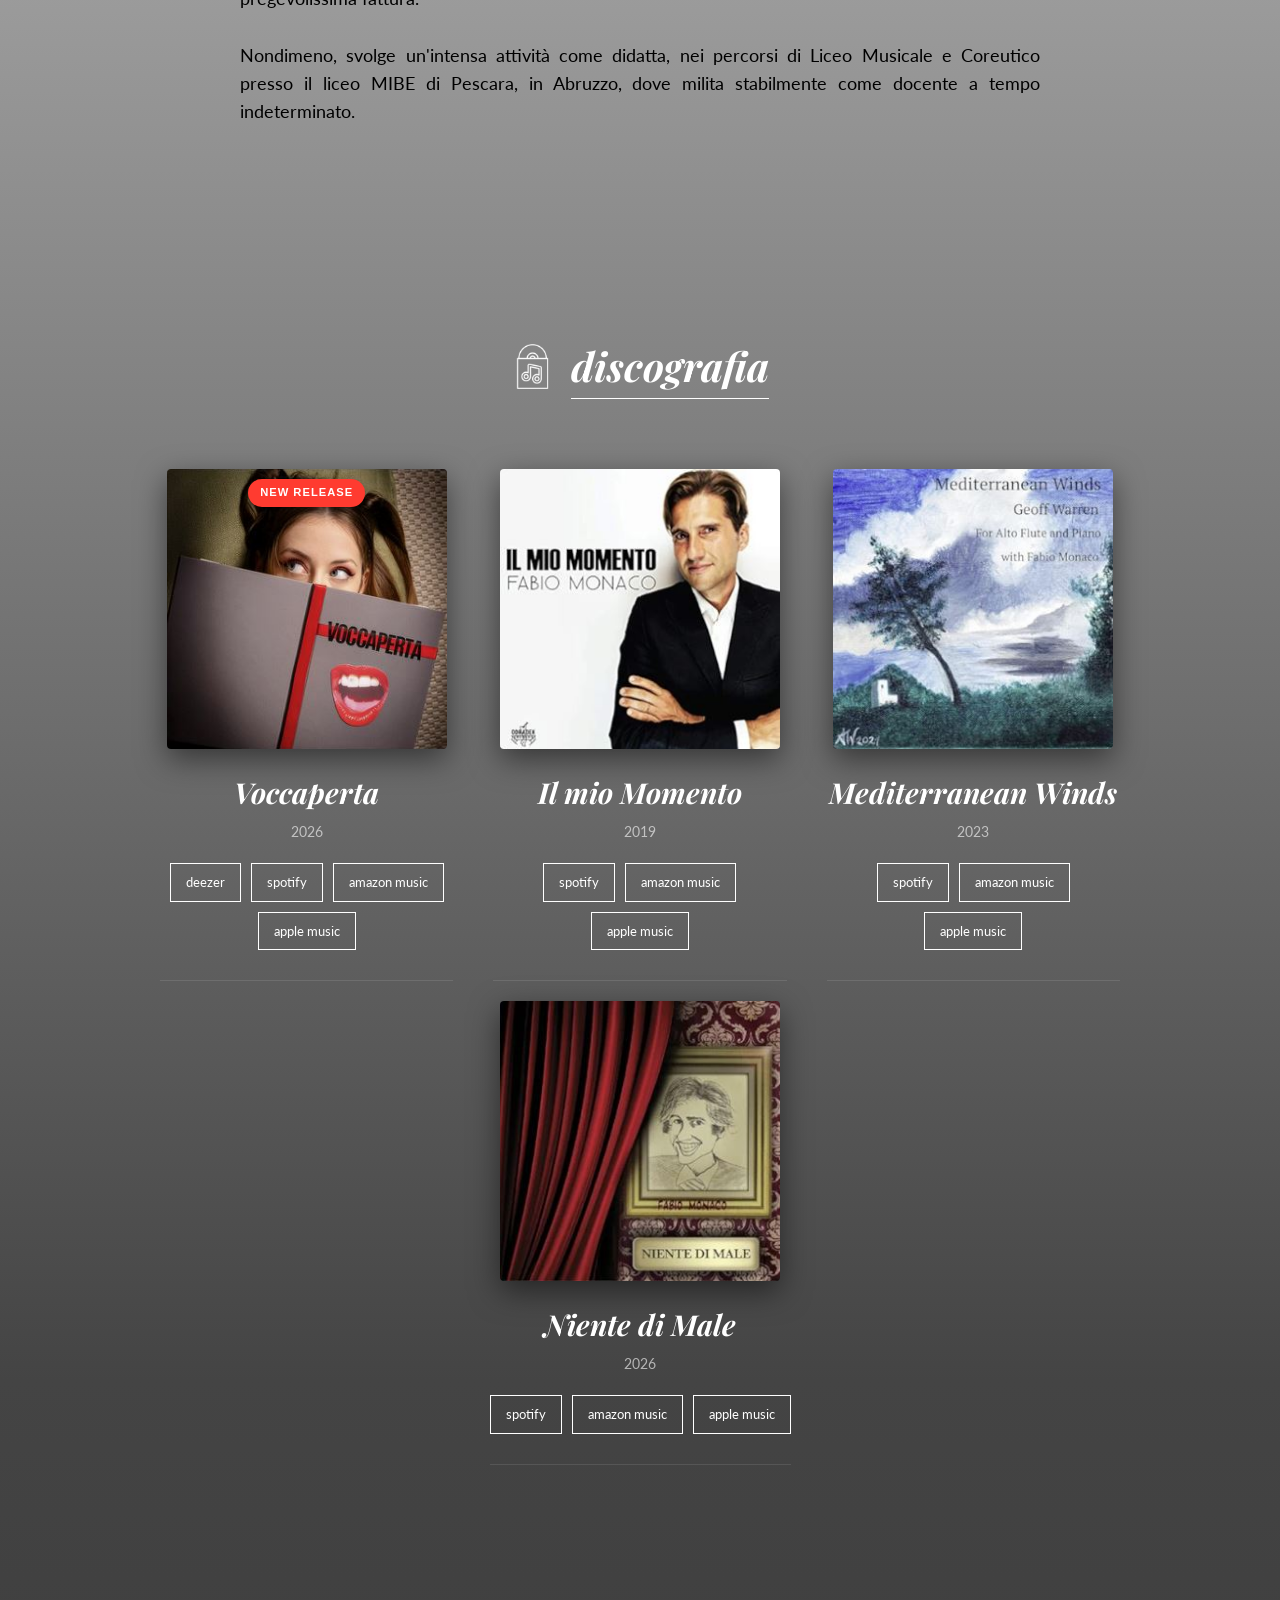
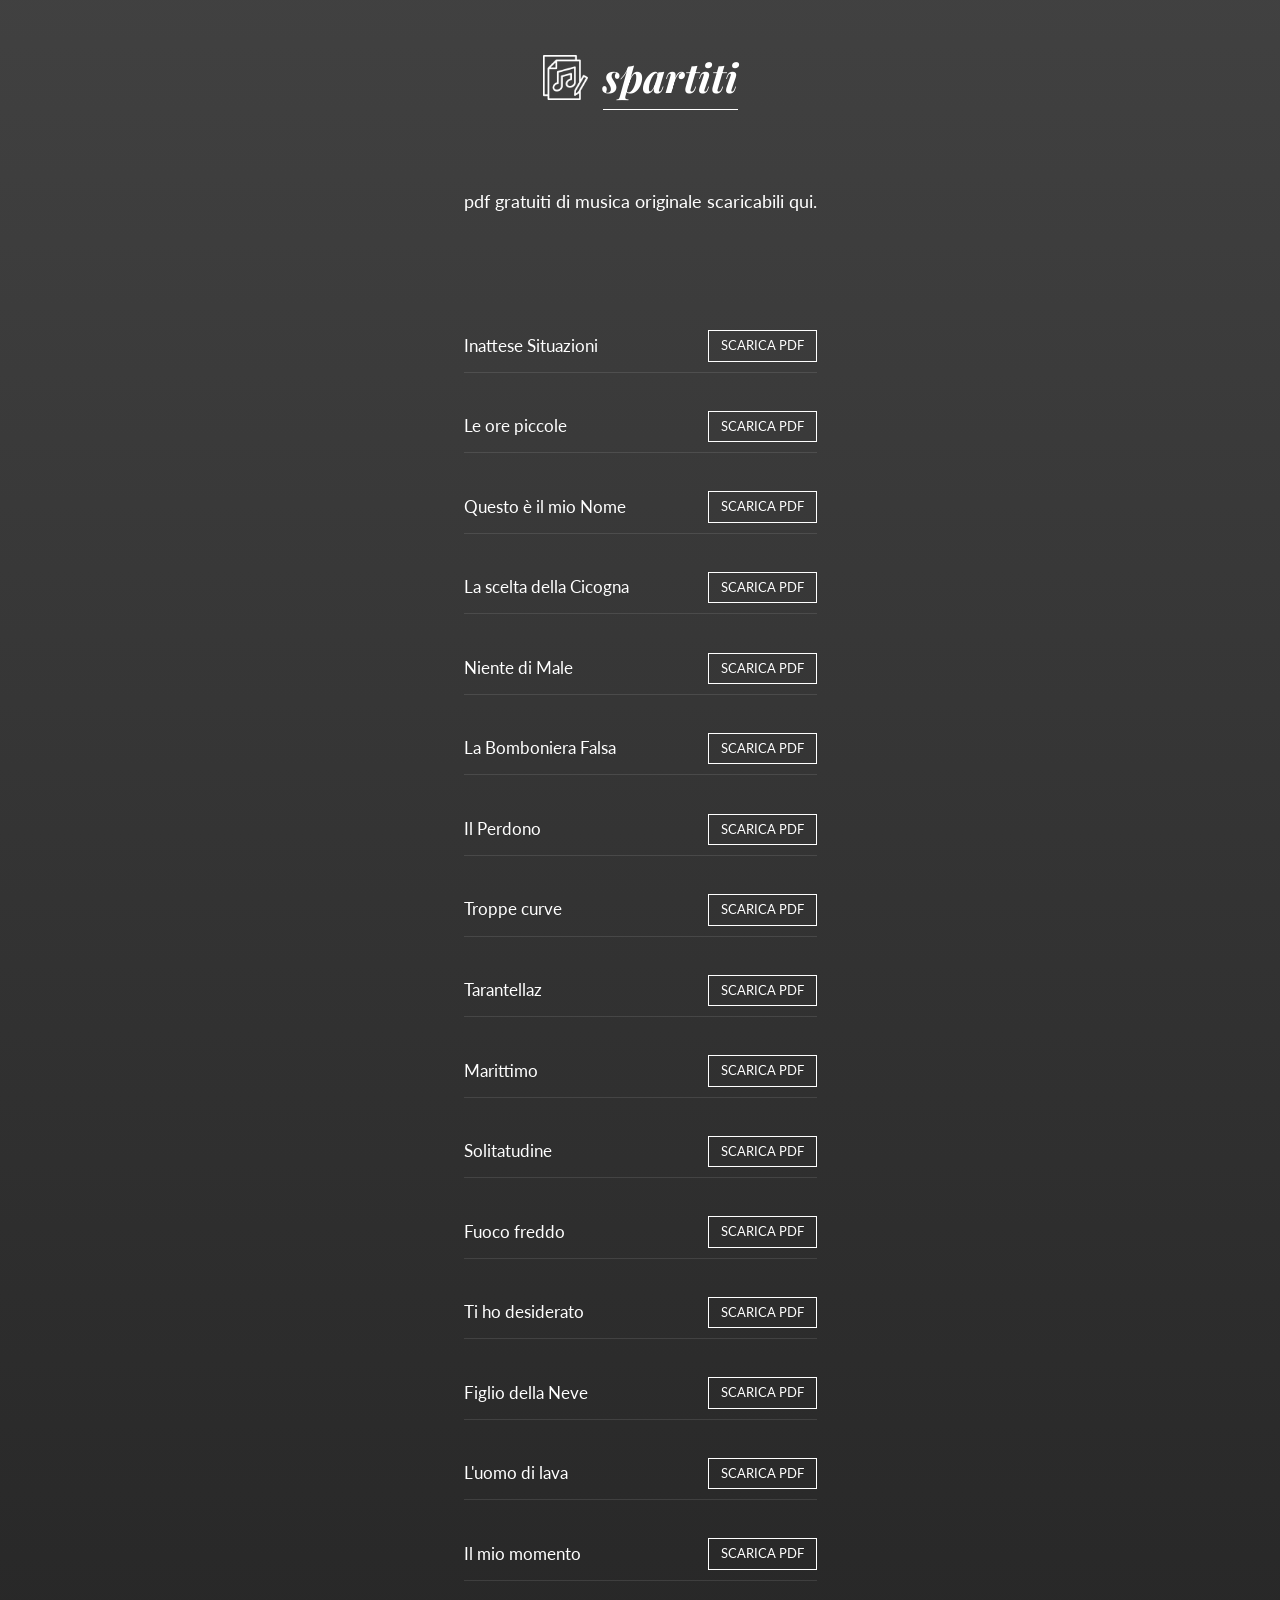
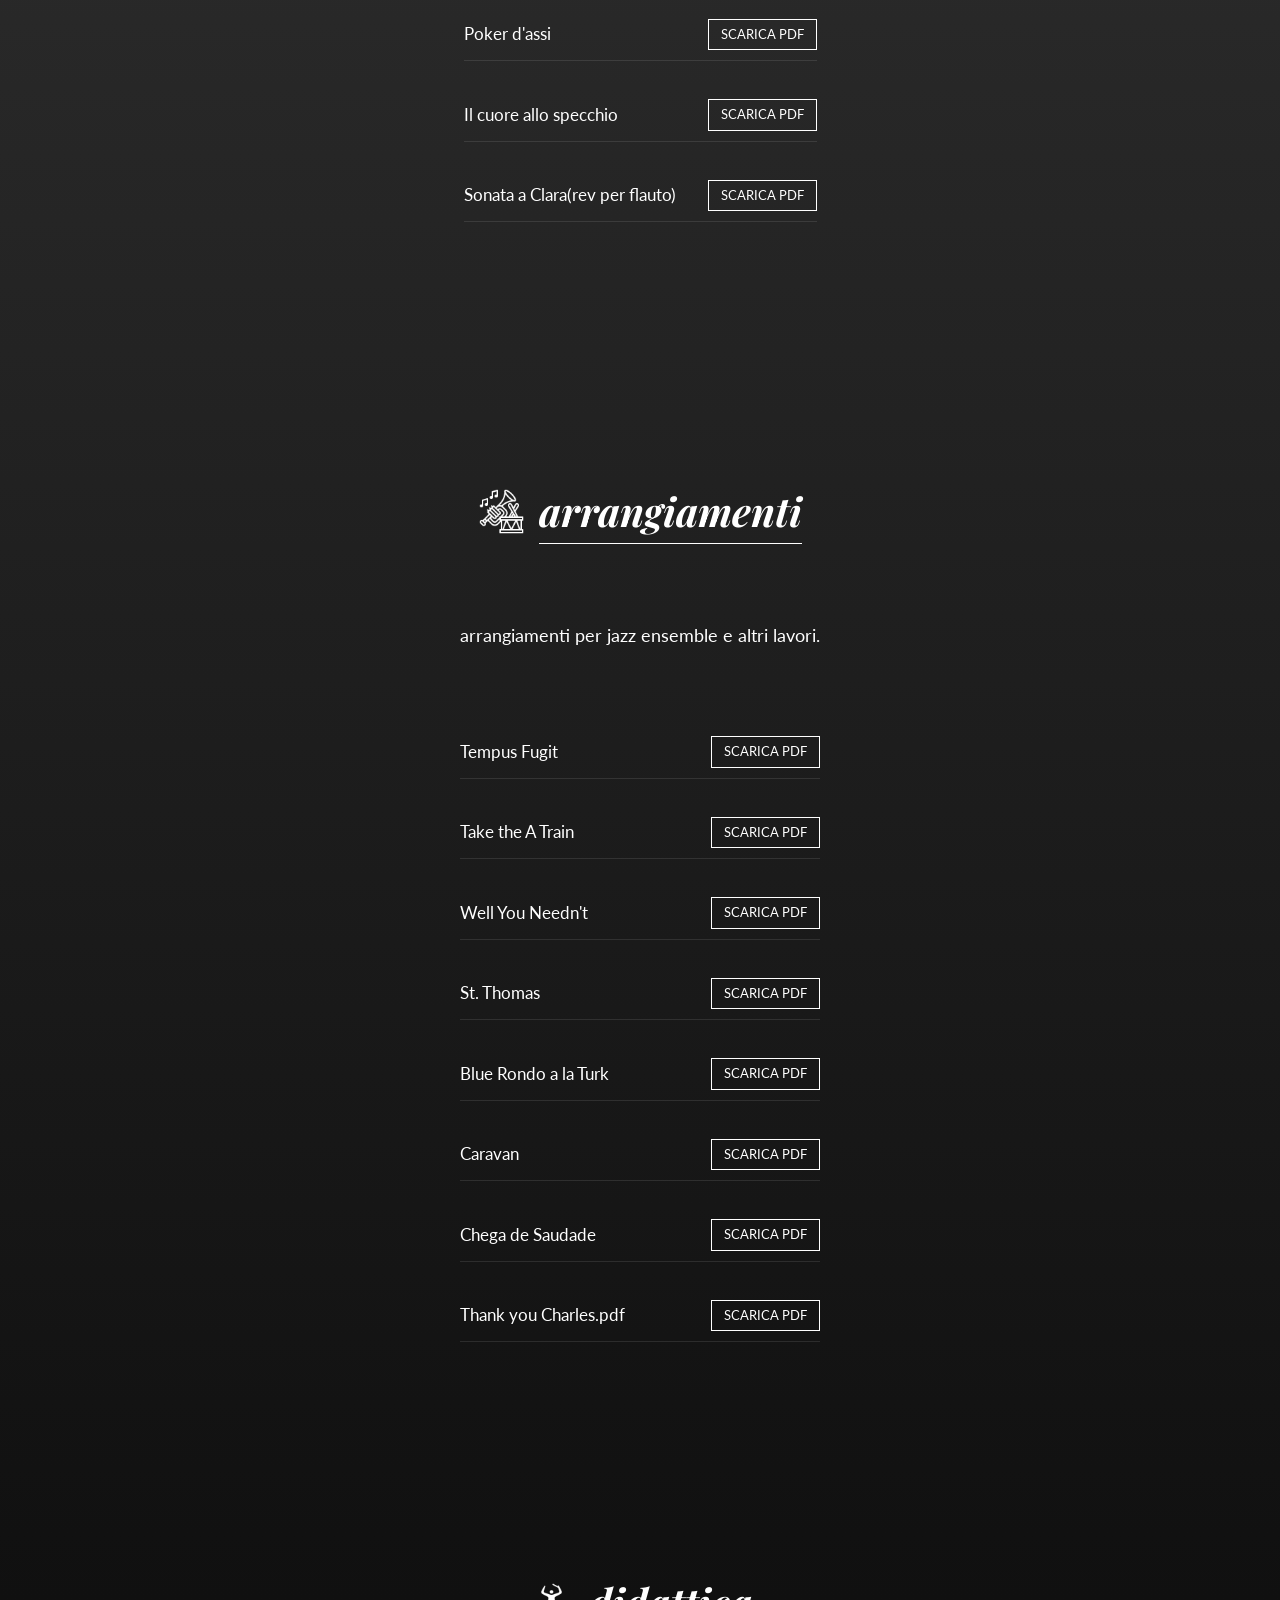
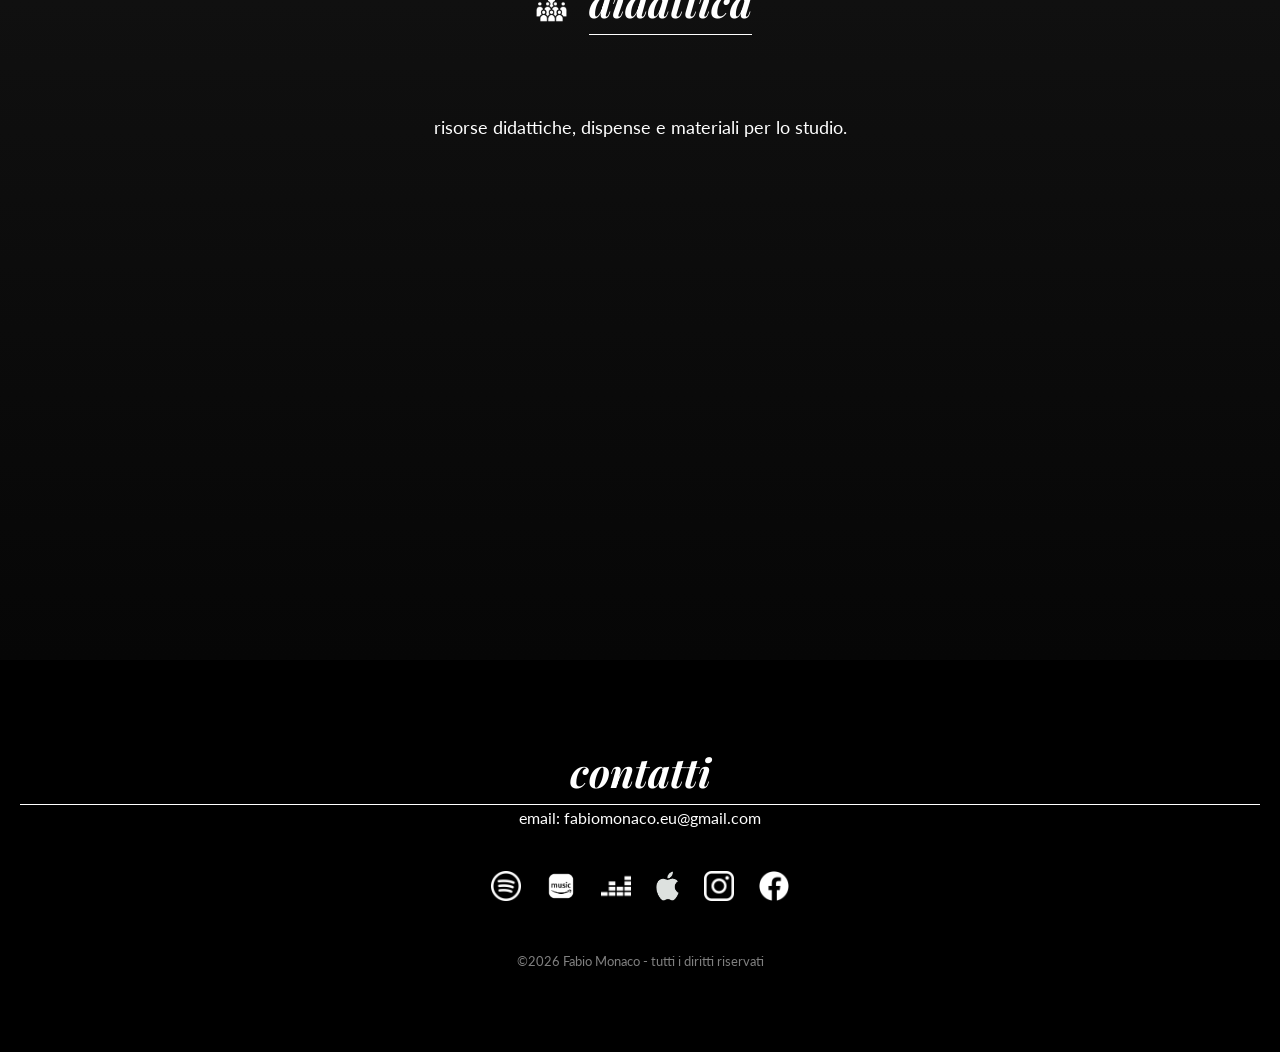
==== commit eea0b874: "nuovi spartiti" ====
--- a/index.html
+++ b/index.html
@@ -63,7 +63,7 @@
     <div class="discografia-grid">
     <div class="album-card">
     <div class="badge-new">New Release</div>
-    <img src="immagini/voccaperta.jpg" alt="Voccaperta" class="album-cover">
+    <img src="immagini/voccaaperta.jpg" alt="Voccaperta" class="album-cover">
     <div class="album-info">
         <h3 class="album-titolo">Voccaperta</h3>
         <p class="album-anno">2026</p>
@@ -126,14 +126,25 @@
         <p>pdf gratuiti di musica originale scaricabili qui.</p>
         
         <ul class="lista-spartiti">
+            <li>Inattese Situazioni <a href="spartiti/Inattese_situazioni.pdf" download>Scarica PDF</a></li>
+            <li>Le ore piccole <a href="spartiti/Le_ore_piccole.pdf" download>Scarica PDF</a></li>
+            <li>Questo è il mio Nome <a href="spartiti/Questo_è_il_mio_nome.pdf" download>Scarica PDF</a></li>
+            <li>La scelta della Cicogna <a href="spartiti/La_scelta_della_cicogna.pdf" download>Scarica PDF</a></li>
+            <li>Niente di Male <a href="spartiti/Niente_di_male.pdf" download>Scarica PDF</a></li>
+            <li>La Bomboniera Falsa <a href="spartiti/La_bomboniera_falsa.pdf" download>Scarica PDF</a></li>
+            <li>Il Perdono <a href="spartiti/Il_perdono.pdf" download>Scarica PDF</a></li>
+            <li>Troppe curve <a href="spartiti/Troppe_curve.pdf" download>Scarica PDF</a></li>
+            <li>Tarantellaz <a href="spartiti/Tarantellazz.pdf" download>Scarica PDF</a></li>
+            <li>Marittimo <a href="spartiti/Marittimo.pdf" download>Scarica PDF</a></li>
+            <li>Solitatudine <a href="spartiti/Solitatudine.pdf" download>Scarica PDF</a></li>
+            <li>Fuoco freddo <a href="spartiti/Fuoco_freddo.pdf" download>Scarica PDF</a></li>
+            <li>Ti ho desiderato <a href="spartiti/Ti_ho_Desiderato.pdf" download>Scarica PDF</a></li>
             <li>Figlio della Neve <a href="spartiti/Figlio_della_neve.pdf" download>Scarica PDF</a></li>
-            <li>La scelta della Cicogna <a href="spartiti/La_scelta_della_cicogna.pdf" download>Scarica PDF</a></li>
-            <li>La Bomboniera Falsa <a href="spartiti/La_bomboniera_falsa.pdf" download>Scarica PDF</a></li>
-            <li>Inattese Situazioni <a href="spartiti/Inattese_situazioni.pdf" download>Scarica PDF</a></li>
-            <li>Il Perdono <a href="spartiti/Il_perdono.pdf" download>Scarica PDF</a></li>
-            <li>Marittimo <a href="spartiti/Marittimo.pdf" download>Scarica PDF</a></li>
-            <li>Questo è il mio Nome <a href="spartiti/Questo_è_il_mio_nome.pdf" download>Scarica PDF</a></li>
-            <li>Niente di Male <a href="spartiti/Niente_di_male.pdf" download>Scarica PDF</a></li>
+            <li>L'uomo di lava<a href="spartiti/L'uomo_di_lava.pdf" download>Scarica PDF</a></li>
+            <li>Il mio momento <a href="spartiti/Il_mio_momento.pdf" download>Scarica PDF</a></li>
+            <li>Poker d'assi <a href="spartiti/Poker_d'assi.pdf" download>Scarica PDF</a></li>
+            <li>Il cuore allo specchio <a href="spartiti/Il_cuore_allo_specchio.pdf" download>Scarica PDF</a></li>
+            <li>Sonata a Clara(rev per flauto) <a href="spartiti/Sonata_a_Clara-II_Scherzo.pdf" download>Scarica PDF</a></li>
         </ul>
     </div>
 </section>
@@ -153,7 +164,7 @@
             <li>Blue Rondo a la Turk <a href="arrangiamenti/Blue_Rondo_a_la_turk.pdf" download>Scarica PDF</a></li>
             <li>Caravan <a href="arrangiamenti/Caravan.pdf" download>Scarica PDF</a></li>
             <li>Chega de Saudade <a href="arrangiamenti/Chega_de_saudade.pdf" download>Scarica PDF</a></li>
-        </ul>
+            <li>Thank you Charles.pdf <a href="arrangiamenti/Thank_you_Charles.pdf" download>Scarica PDF</a></li>
     </div>
     </section>
 
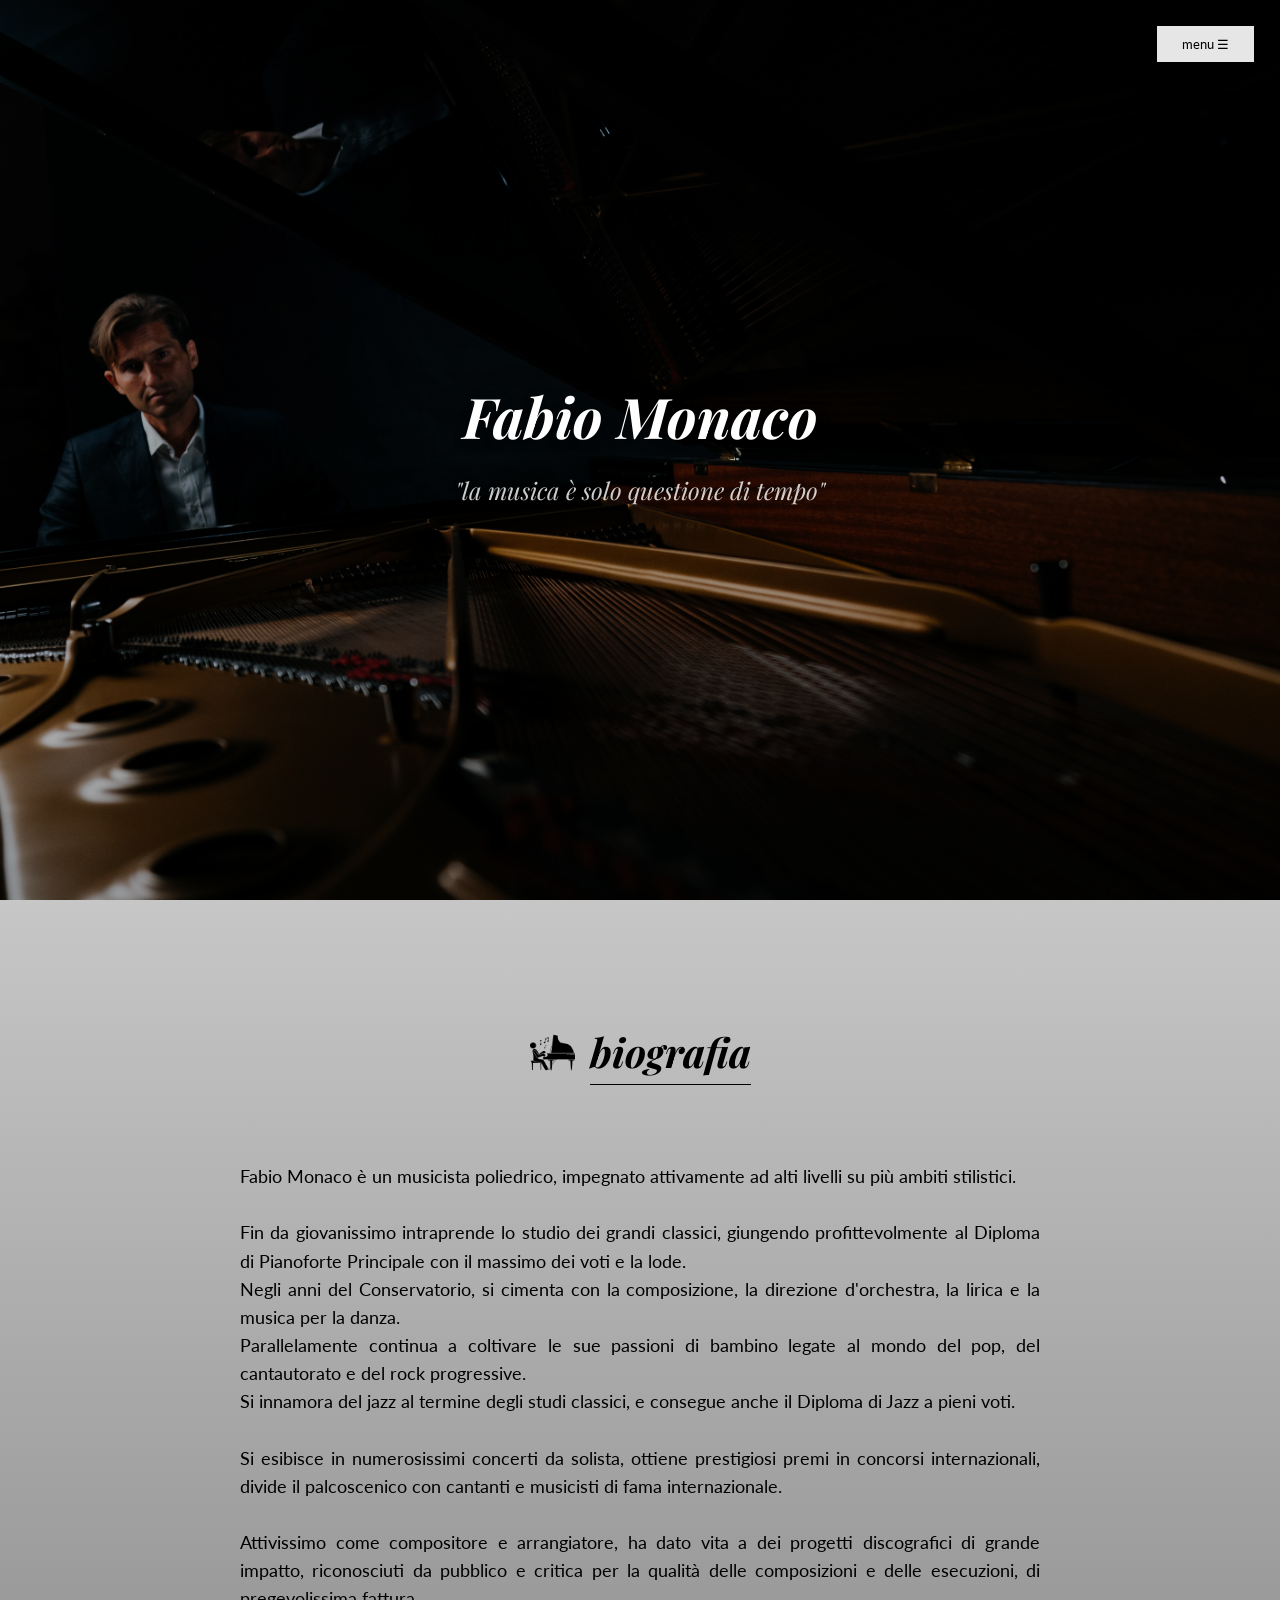
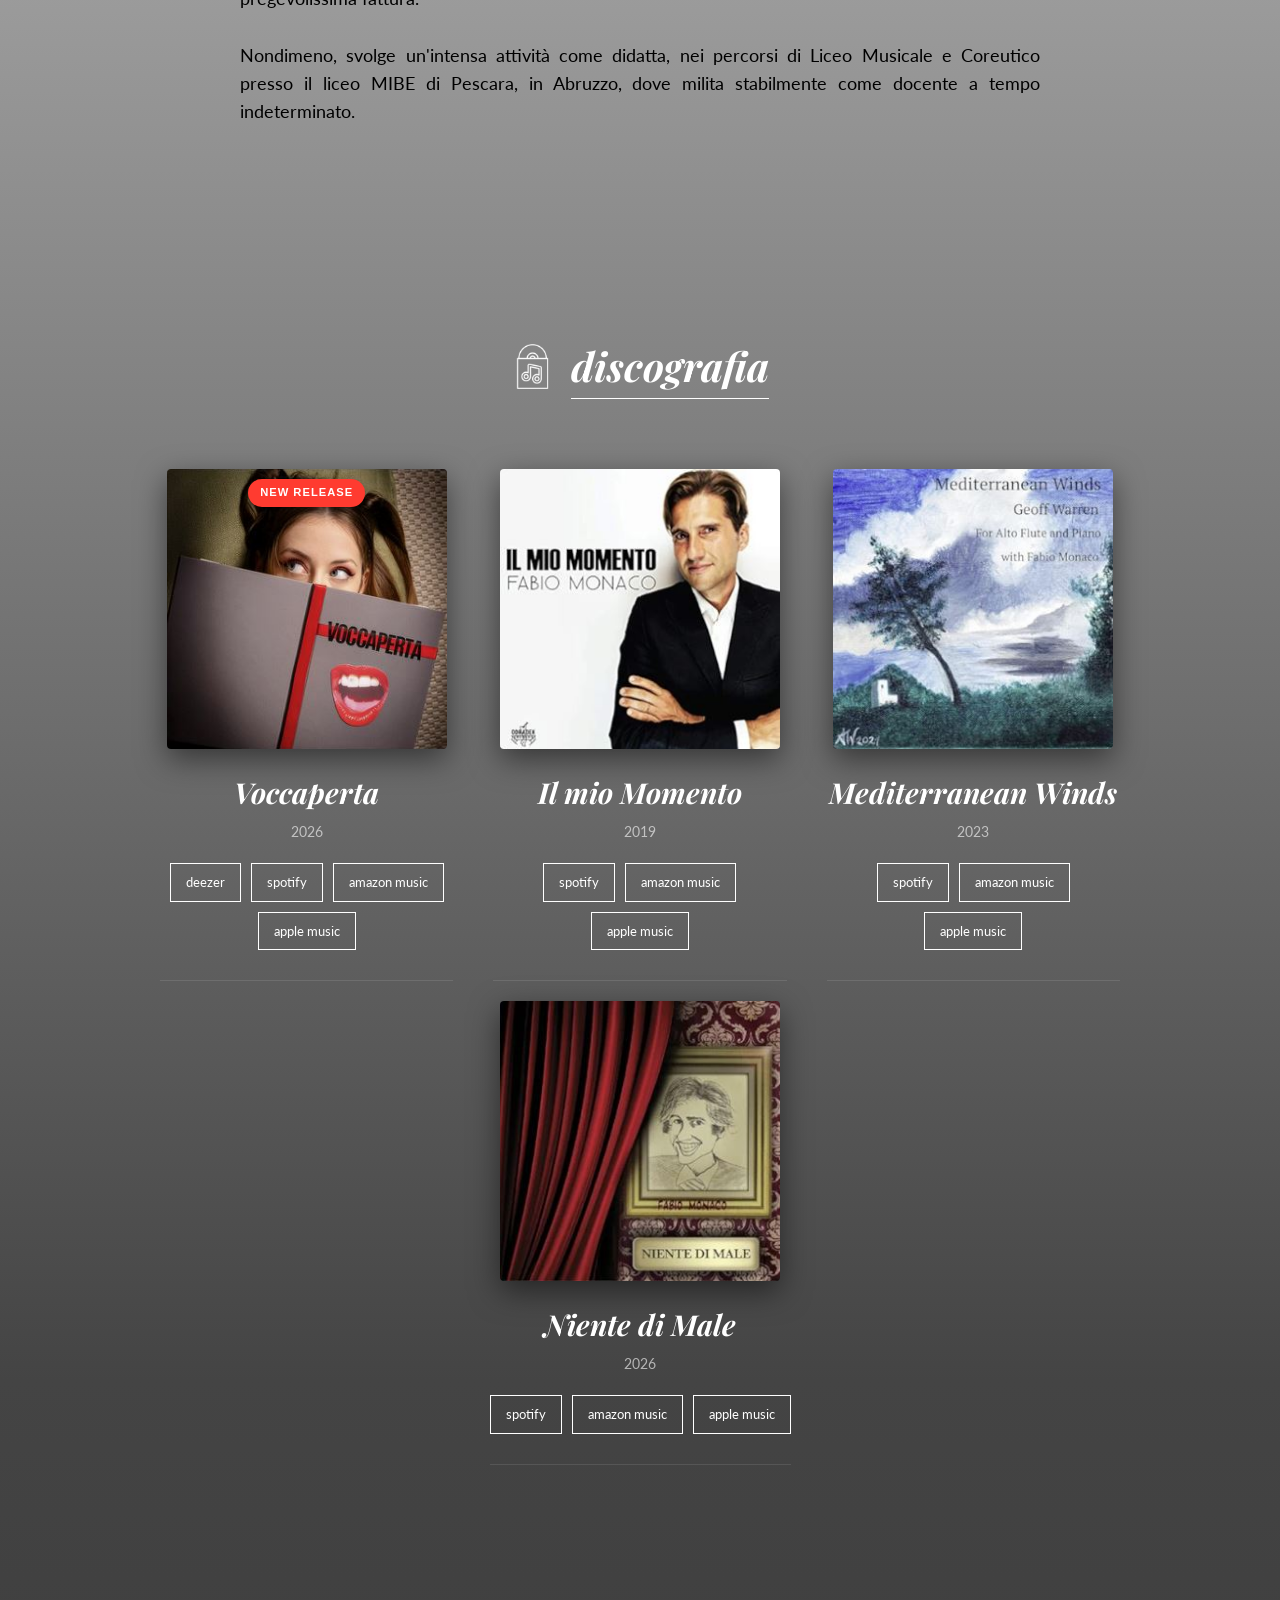
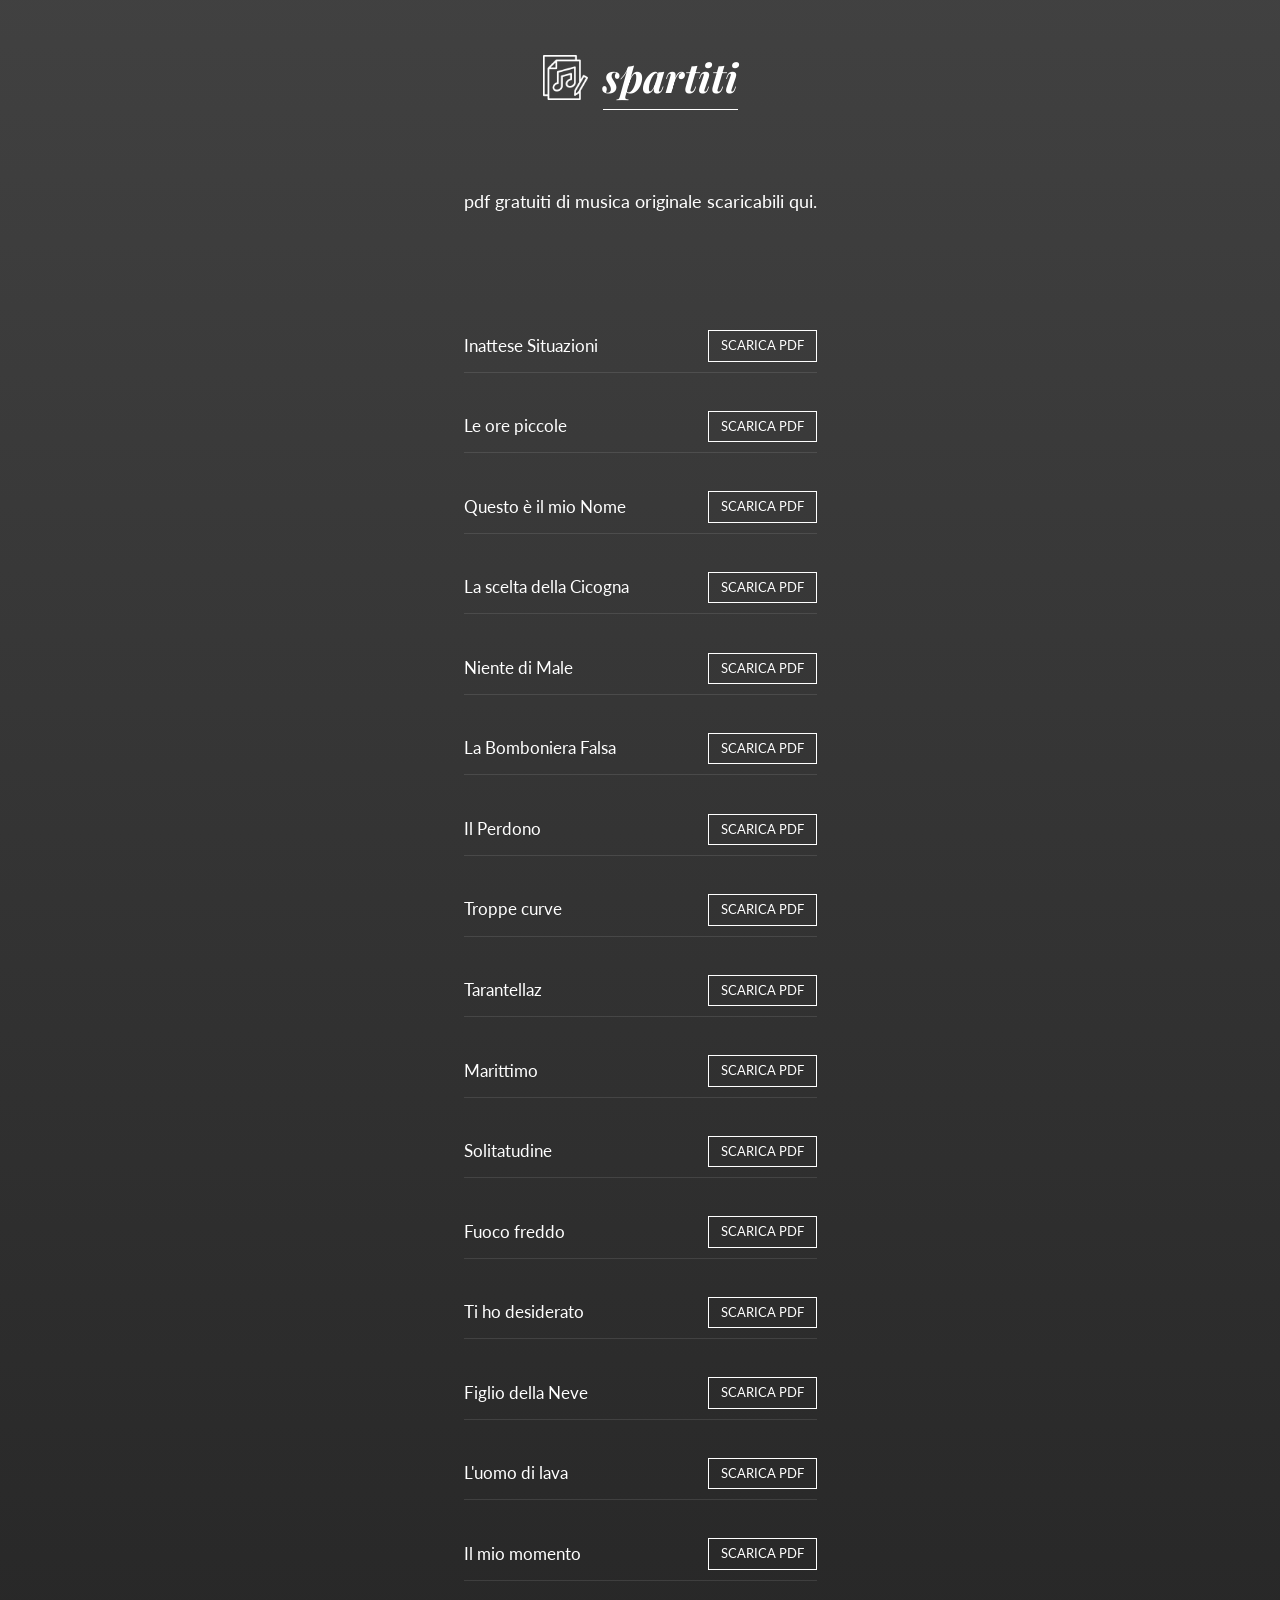
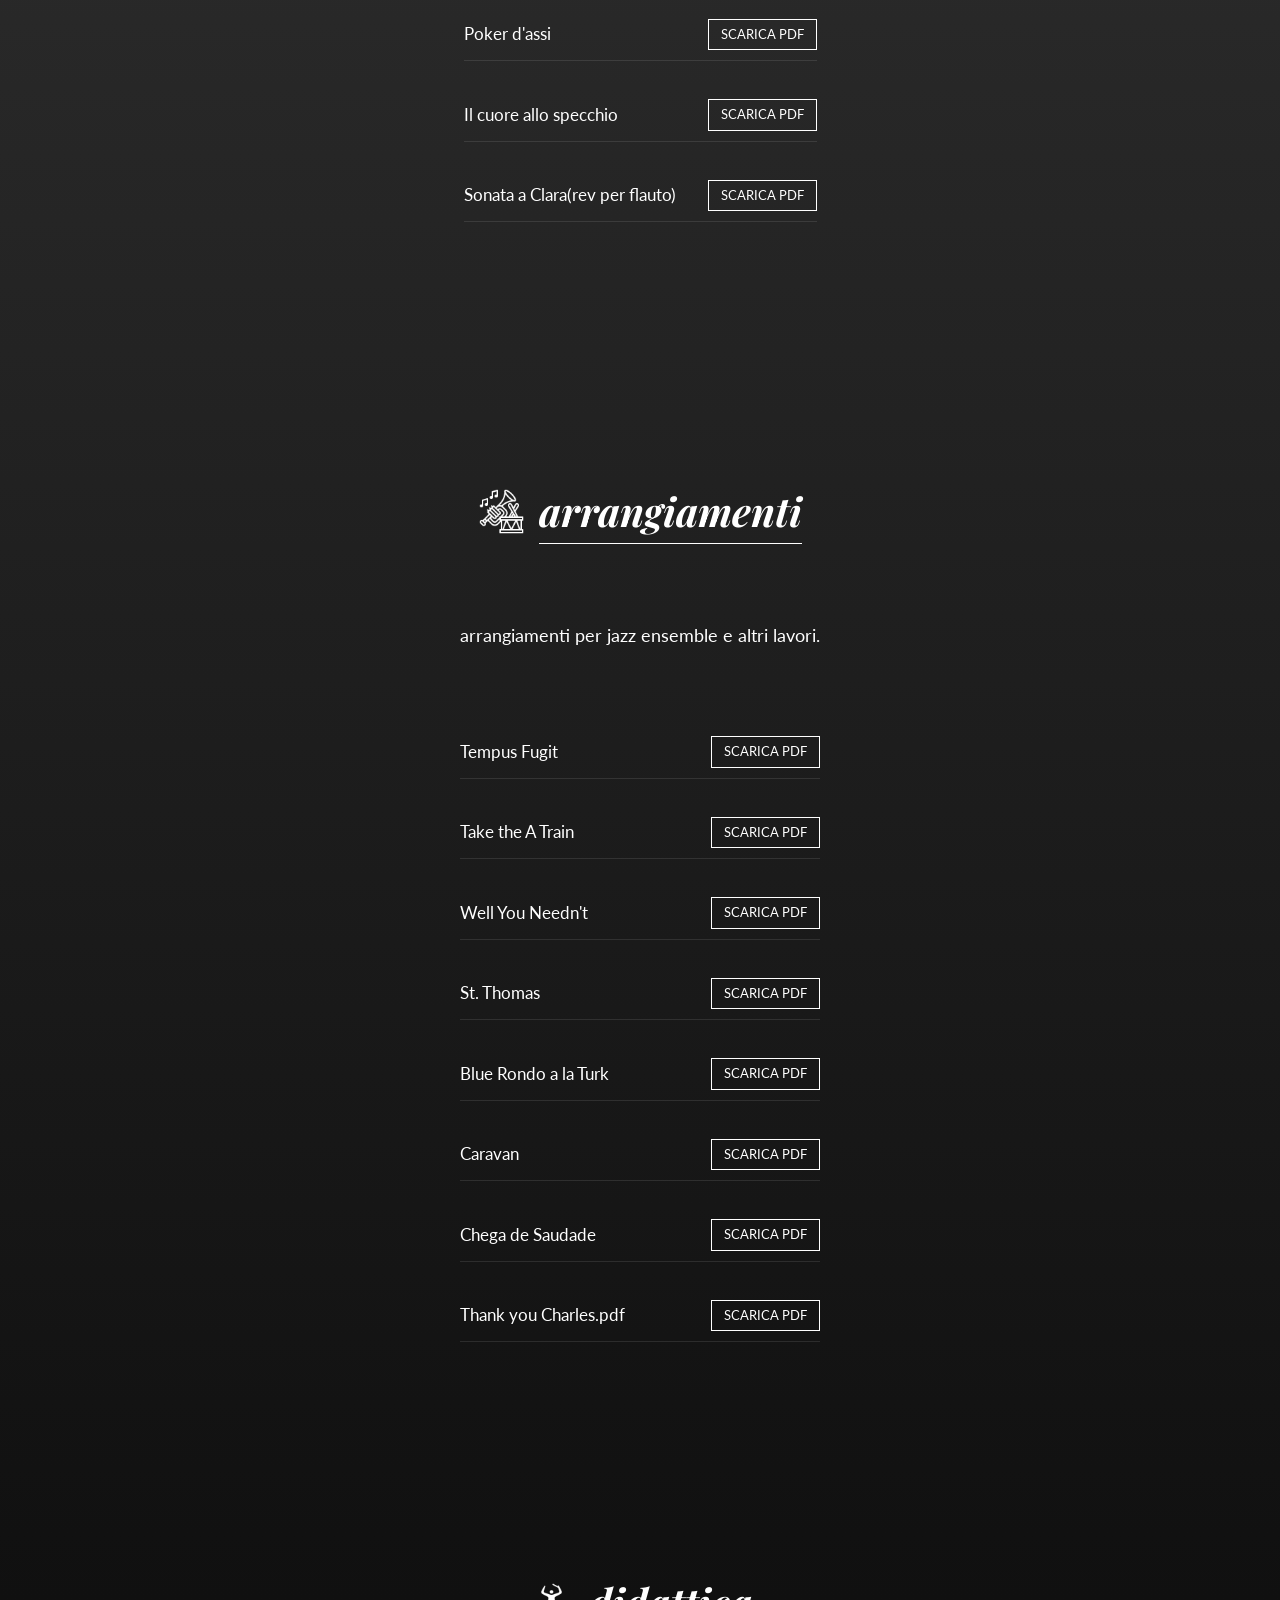
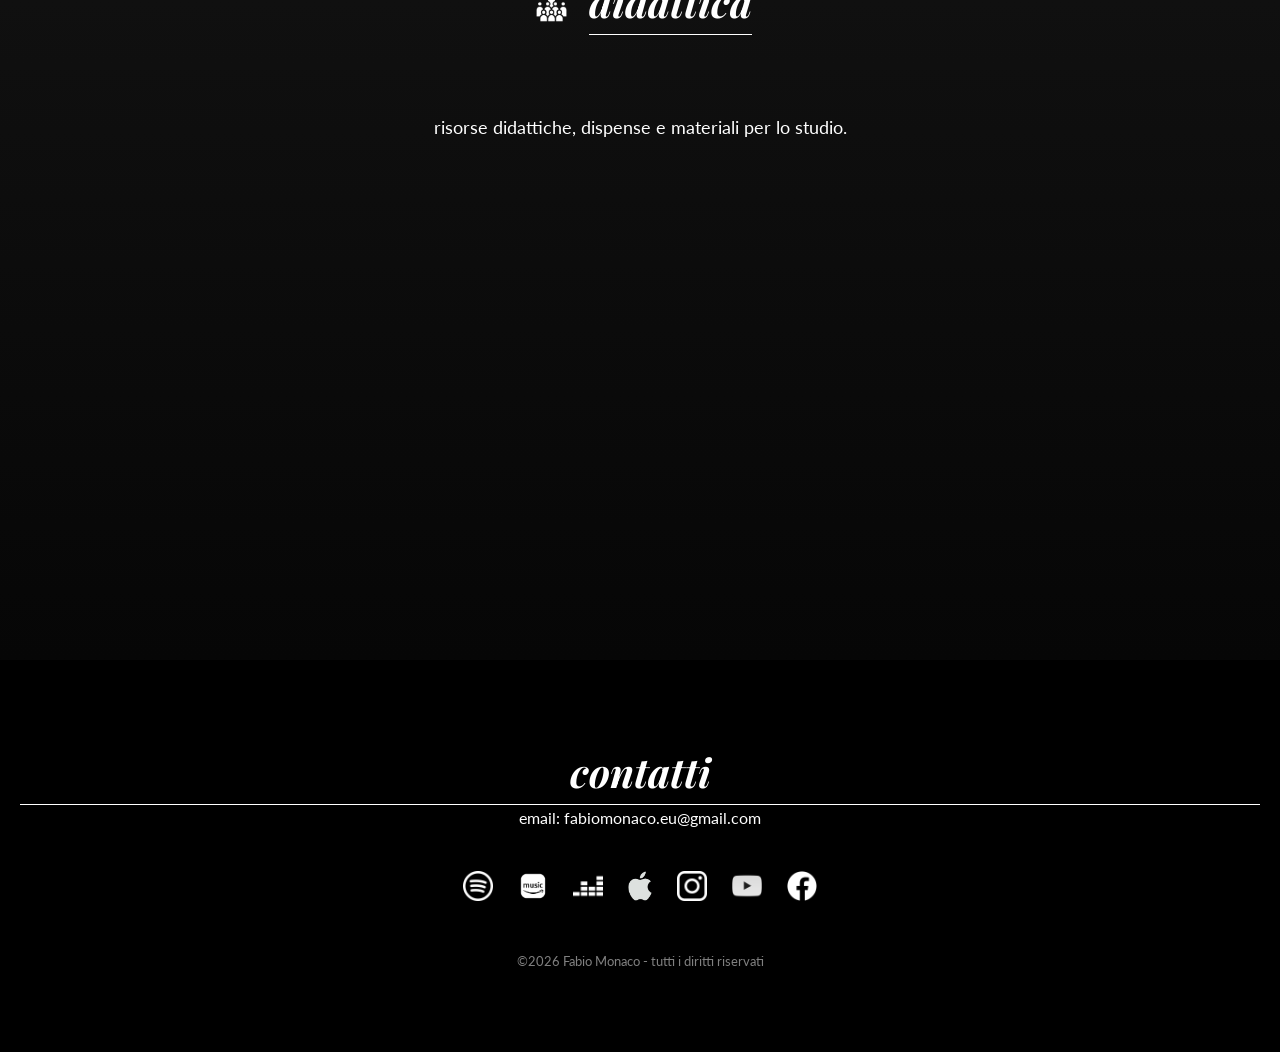
==== commit c0023b73: "aggiunta collegamento youtube" ====
--- a/index.html
+++ b/index.html
@@ -187,6 +187,7 @@
         <a href="https://www.deezer.com/it/artist/5596885" target="_blank"><img src="immagini/deezer.png" class="social-icon" alt="Deezer"></a>
         <a href="https://music.apple.com/it/artist/fabio-monaco/835025574" target="_blank"><img src="immagini/apple.png" class="social-icon" alt="apple"></a>
         <a href="https://www.instagram.com/fabiomonacopianist/" target="_blank"><img src="immagini/instagram.png" class="social-icon" alt="Instagram"></a>
+        <a href="https://www.youtube.com/@FabioMonacoPianistAndComposer" target="_blank" rel="noopener noreferrer"><img src="immagini/youtube.png" alt="YouTube" class="social-icon"></a>
         <a href="https://www.facebook.com/fabiomonacopianist/" target="_blank"><img src="immagini/facebook.png" class="social-icon" alt="Facebook"></a>
     </div>
 
